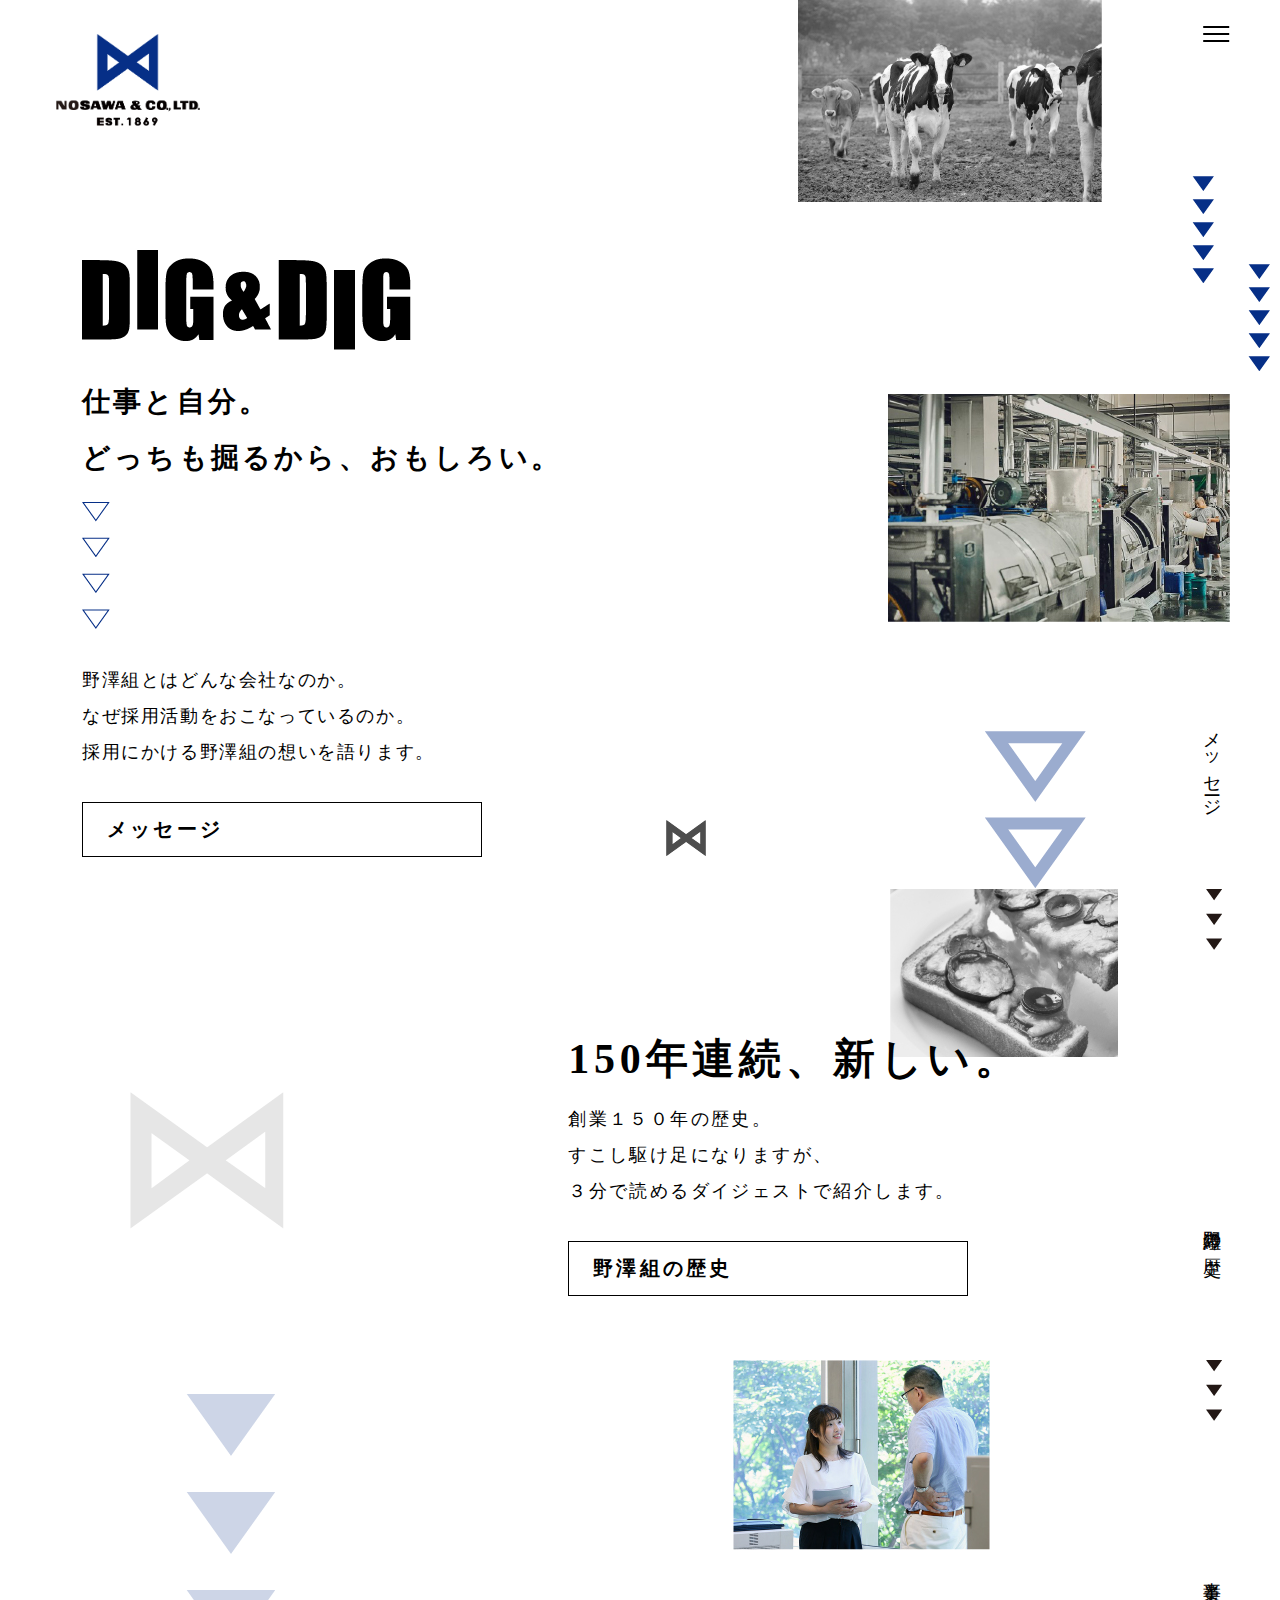
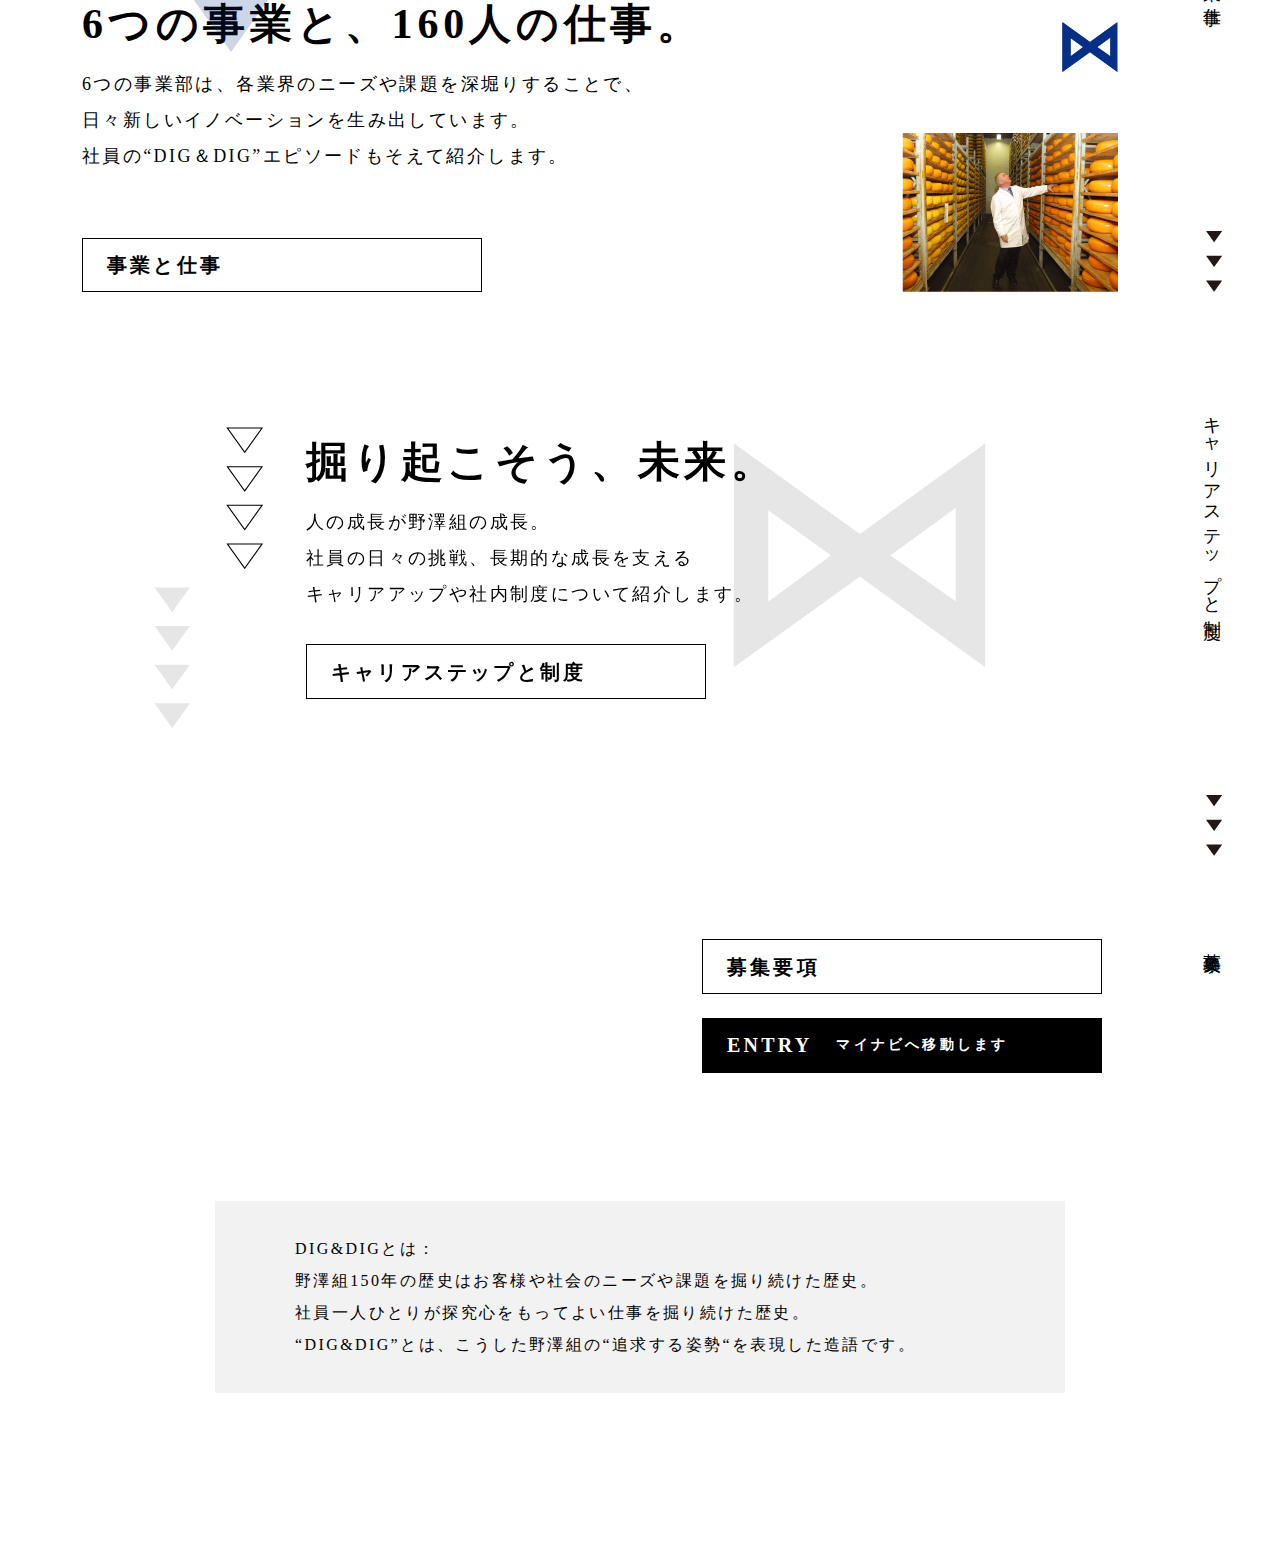
==== index.html @ 7809bff7 "トップ：作成（pc）" ====
<!DOCTYPE html>
<html lang="ja">

<head>
	<!-- トップページの場合 <head prefix="og: http://ogp.me/ns# fb: http://ogp.me/ns/fb# website: http://ogp.me/ns/website#"> -->
	<!-- 記事の場合 <head prefix="og: https://ogp.me/ns# fb: https://ogp.me/ns/fb# article: https://ogp.me/ns/article#"> -->

	<meta name="viewport" content="width=device-width, initial-scale=1, viewport-fit=cover">
	<meta charset="utf-8">
	<meta name="format-detection" content="telephone=no">
	<title>NOSAWA & CO., LTD.</title>

	<!-- ファビコン -->
	<link rel="shortcut icon" href="./images/favicon.ico" />
	<link rel="apple-touch-icon" href="./images/favicon.ico" />
	<!-- ファビコン -->

	<!-- OGP設定 -->
	<!-- <meta property="og:url" content="ページの URL" /> -->
	<!-- TOPページの場合は「website」、WEBサイト上の記事ページなど、TOPページ以外には「article」 -->
	<!-- <meta property="og:type" content="ページの種類" />  -->
	<!-- <meta property="og:title" content="ページの タイトル" /> -->
	<!-- <meta property="og:description" content="ページのディスクリプション" /> -->
	<!-- <meta property="og:site_name" content="サイト名" /> -->
	<!-- <meta property="og:image" content="サムネイル画像の URL" /> -->
	<!-- FacebookのOGP設定 -->
	<!-- <meta property="fb:app_id" content="FacebookアプリID">  -->
	<!-- Summary・summary_large_image -->
	<!-- <meta name="twitter:card" content="カードの種類" />  -->
	<!-- <meta name="twitter:site" content="@ユーザー名" /> -->
	<!-- OGP設定 -->

	<!-- Googleフォント読み込み -->

	<!-- Googleフォント読み込み -->

	<!-- CSS読み込み -->
	<link rel="stylesheet" type="text/css" href="./style.css">
	<link rel="stylesheet" type="text/css" href="./css/desktop.css" media="screen and (min-width: 768px)">
	<link rel="stylesheet" type="text/css" href="./css/tab.css"
		media="screen and (min-width: 768px) and (max-width: 1025px)">
	<link rel="stylesheet" type="text/css" href="./css/smart.css" media="screen and (max-width: 767px)">
	<!-- CSS読み込み -->

	<!-- JS読み込み -->
	<script defer src="./js/all.min.js"></script>
	<!-- JS読み込み -->

	<!--[if lt IE 9]>
	<script type="text/javascript" src="./js/selectivizr-min.js" defer></script>
	<script type="text/javascript" src="./js/html5shiv.min.js" defer></script>
	<![endif]-->
</head>

<body class="preload">
	<div id="wrapper">
		<header>
			<div class="header_in">
				<h1 class="logo">
					<a href="./">
						<img src="./images/common/logo.png" alt="">
					</a>
				</h1>


				<div class="menu_open" id="menu_open">
					<span></span>
					<span></span>
					<span></span>
				</div>
			</div>

		</header>
		<main>

			<!-- ▼▼▼▼▼▼▼▼▼▼▼▼▼▼ トップ01 ▼▼▼▼▼▼▼▼▼▼▼▼▼▼ -->
			<section class="top01">
				<div class="container">
					<div class="box">
						<div class="img01">
							<img src="./images/top/top01_img01.jpg">
						</div>
						<div class="txt">
							<div class="txt_in">
								<h2><img src="./images/top/top01_txt01.png" alt="DIG&DIG"></h2>
								<h3>
									仕事と自分。<br>
									どっちも掘るから、おもしろい。
								</h3>
								<div class="fig_wrap">
									<div class="fig fig01 rellax" data-rellax-speed="-1">
										<img src="./images/top/top01_fig01.png">
									</div>
								</div>
								<p>
									野澤組とはどんな会社なのか。<br>
									なぜ採用活動をおこなっているのか。<br>
									採用にかける野澤組の想いを語ります。
								</p>
								<div class="btn">
									<a href="#">メッセージ</a>
								</div>
								<div class="fig fig02 rellax" data-rellax-speed="-2">
									<img src="./images/top/top01_fig02.png">
								</div>
							</div>
							<div class="img02">
								<img src="./images/top/top01_img02.jpg">
							</div>
						</div>

						<div class="fig fig03 rellax" data-rellax-speed="-2">
							<img src="./images/top/top01_fig03.png">
						</div>
						<div class="fig fig04 rellax" data-rellax-speed="-2">
							<img src="./images/top/top01_fig03.png">
						</div>
						<div class="fig_txt vertical_txt">
							<p>メッセージ</p>
						</div>
					</div>
				</div>
			</section>
			<!-- ▲▲▲▲▲▲▲▲▲▲▲▲▲▲ トップ01 ▲▲▲▲▲▲▲▲▲▲▲▲▲▲ -->

			<!-- ▼▼▼▼▼▼▼▼▼▼▼▼▼▼ トップ02 ▼▼▼▼▼▼▼▼▼▼▼▼▼▼ -->
			<section class="top02">
				<div class="container">
					<div class="box">
						<div class="img01">
							<div class="img01_in">
								<img src="./images/top/top02_img01.jpg">
							</div>
							<div class="fig fig01 rellax" data-rellax-speed="-2">
								<img src="./images/top/top02_fig01.png">
							</div>
						</div>

						<div class="txt">
							<h2>150年連続、新しい。</h2>
							<p>
								創業１５０年の歴史。<br>
								すこし駆け足になりますが、<br>
								３分で読めるダイジェストで紹介します。
							</p>
							<div class="btn">
								<a href="#">野澤組の歴史</a>
							</div>
						</div>

						<div class="fig fig02 rellax" data-rellax-speed="-2">
							<img src="./images/top/top02_fig02.png">
						</div>

						<div class="fig fig03" data-rellax-speed="-2">
							<img src="./images/top/top02_fig03.png">
						</div>
						<div class="fig_txt vertical_txt">
							<p>野澤組の歴史</p>
						</div>
					</div>
				</div>
			</section>
			<!-- ▲▲▲▲▲▲▲▲▲▲▲▲▲▲ トップ02 ▲▲▲▲▲▲▲▲▲▲▲▲▲▲ -->

			<!-- ▼▼▼▼▼▼▼▼▼▼▼▼▼▼ トップ03 ▼▼▼▼▼▼▼▼▼▼▼▼▼▼ -->
			<section class="top03">
				<div class="container">
					<div class="box">
						<div class="img01">
							<img src="./images/top/top03_img01.jpg">
						</div>
						<div class="fig fig01 rellax" data-rellax-speed="-2">
							<img src="./images/top/top03_fig03.png">
						</div>

						<div class="txt">
							<h2>6つの事業と、160人の仕事。</h2>
							<p>
								6つの事業部は、各業界のニーズや課題を深堀りすることで、<br>
								日々新しいイノベーションを生み出しています。<br>
								社員の“DIG＆DIG”エピソードもそえて紹介します。
							</p>
							<div class="btn">
								<a href="#">事業と仕事</a>
							</div>
							<div class="fig fig02 rellax" data-rellax-speed="-2">
								<img src="./images/top/top03_fig01.png">
							</div>
							<div class="fig fig03 rellax" data-rellax-speed="-2">
								<img src="./images/top/top03_fig02.png">
							</div>
							<div class="img02">
								<img src="./images/top/top03_img02.jpg">
							</div>
						</div>
	
						<div class="fig fig04">
							<img src="./images/top/top02_fig03.png">
						</div>
						<div class="fig_txt vertical_txt">
							<p>事業と仕事</p>
						</div>
						<div class="fig fig05">
							<img src="./images/top/top02_fig03.png">
						</div>
					</div>
				</div>
			</section>
			<!-- ▲▲▲▲▲▲▲▲▲▲▲▲▲▲ トップ03 ▲▲▲▲▲▲▲▲▲▲▲▲▲▲ -->

			<!-- ▼▼▼▼▼▼▼▼▼▼▼▼▼▼ トップ04 ▼▼▼▼▼▼▼▼▼▼▼▼▼▼ -->
			<section class="top04">
				<div class="container">
					<div class="box">
						<div class="txt">
							<h2>掘り起こそう、未来。</h2>
							<p>
								人の成長が野澤組の成長。<br>
								社員の日々の挑戦、長期的な成長を支える<br>
								キャリアアップや社内制度について紹介します。
							</p>
							<div class="btn">
								<a href="#">キャリアステップと制度</a>
							</div>

							<div class="fig fig01 rellax" data-rellax-speed="-2">
								<img src="./images/top/top04_fig01.png">
							</div>
						</div>

						<div class="fig_txt vertical_txt">
							<p>キャリアステップと制度</p>
						</div>
					</div>
				</div>
			</section>
			<!-- ▲▲▲▲▲▲▲▲▲▲▲▲▲▲ トップ04 ▲▲▲▲▲▲▲▲▲▲▲▲▲▲ -->

			<!-- ▼▼▼▼▼▼▼▼▼▼▼▼▼▼ トップ05 ▼▼▼▼▼▼▼▼▼▼▼▼▼▼ -->
			<section class="top05">
				<div class="container">
					<div class="box">
						<div class="btn_wrap">
							<div class="btn">
								<a href="#">募集要項</a>
							</div>
							<div class="btn bk">
								<a href="https://job.mynavi.jp/22/pc/search/corp85981/outline.html" target="_blank" rel="noopener">ENTRY<span>マイナビへ移動します</span></a>
							</div>
						</div>

						<div class="fig fig02 rellax" data-rellax-speed="-2">
							<img src="./images/top/top04_fig02.png">
						</div>
						<div class="fig fig03 rellax" data-rellax-speed="-2">
							<img src="./images/top/top04_fig03.png">
						</div>

						<div class="fig fig04">
							<img src="./images/top/top02_fig03.png">
						</div>
						<div class="fig_txt vertical_txt">
							<p>募集要項</p>
						</div>
					</div>

					<div class="box02">
						<p>
							DIG&DIGとは：<br>
							野澤組150年の歴史はお客様や社会のニーズや課題を掘り続けた歴史。<br>
							社員一人ひとりが探究心をもってよい仕事を掘り続けた歴史。<br>
							“DIG&DIG”とは、こうした野澤組の“追求する姿勢“を表現した造語です。
						</p>
					</div>
				</div>
			</section>
			<!-- ▲▲▲▲▲▲▲▲▲▲▲▲▲▲ トップ05 ▲▲▲▲▲▲▲▲▲▲▲▲▲▲ -->

		</main>
		<footer>
			<!-- ▼▼▼▼▼▼▼▼▼▼▼▼▼▼ フッター ▼▼▼▼▼▼▼▼▼▼▼▼▼▼ -->
			<!-- ▲▲▲▲▲▲▲▲▲▲▲▲▲▲ フッター ▲▲▲▲▲▲▲▲▲▲▲▲▲▲ -->
		</footer>
	</div>

	<!-- JS読み込み -->
	<script type="text/javascript" src="./js/jquery-3.2.1.min.js" defer></script>
	<script src="./js/ofi.min.js" defer></script>
	<script src="./js/picturefill.min.js" defer></script>
	<script type="text/javascript" src="./js/rellax.min.js"></script>
	<script type="text/javascript" src="./js/myscript.js" defer></script>
	<!-- JS読み込み -->

</body>

</html>
---- style.css ----
/*
Theme Name: 
Theme URI: https://
Author: Qubic
Author URI: https://qubic.jp
Description: 
Version: 1.0
License: GNU General Public License v2 or later
License URI: http://www.gnu.org/licenses/gpl-2.0.html
*/
*{
	box-sizing: border-box;
	margin: 0;
	padding: 0;
	word-break: break-all;
}
html,
*::before,
*::after{
	box-sizing: border-box;
}
main{display: block;}
a{text-decoration: none;}
input,
input:focus,
textarea:focus{outline: 0;border-radius: 0;}
input[type="text"],
input[type="tel"],
input[type="email"],
input[type="submit"],
input[type="button"],
input[type="date"]::-webkit-inner-spin-button,
input[type="date"]::-webkit-clear-button,
textarea{-webkit-appearance: none;border-radius: 0;}
input[type="submit"],
input[type="button"]{
	 border-radius: 0;
  -webkit-box-sizing: content-box;
  -webkit-appearance: button;
  appearance: button;
  border: none;
  box-sizing: border-box;
  cursor: pointer;
}
input[type="submit"]::-webkit-search-decoration,
input[type="button"]::-webkit-search-decoration {
  display: none;
}
input[type="submit"]::focus,
input[type="button"]::focus {
  outline-offset: -2px;
}
select{
	outline:none;
	text-indent: 0.01px;
	text-overflow: '';
	background: none transparent;
	vertical-align: middle;
	font-size: inherit;
	color: inherit;
	-webkit-appearance: button;
	-moz-appearance: button;
	appearance: button;
}
select option{
	background-color: #fff;
	color: #333;
}
select::-ms-expand {display: none;}
select:-moz-focusring { 
	color: transparent; 
	text-shadow: 0 0 0 #828c9a;
}
img{
	vertical-align: bottom;
	border: none;
	max-width: 100%;
	height: auto;
}
iframe{
	max-width: 100%;
	vertical-align: bottom;
}
li{list-style: none;}
table{border-collapse: collapse;}
---- css/desktop.css ----
/* @media screen and (min-width:1440px) {} */
/* @media screen and (min-width:1280px) and ( max-width:1439px) {} */
/* @media screen and (min-width:768px) and ( max-width:1279px) {} */
/* @media screen and (min-width:1026px) and ( max-width:1279px) {} */
/* @media screen and (min-width:768px) and ( max-width:1025px) {} */
/* ▼▼▼▼▼▼▼▼▼▼▼▼▼▼ ベース設定 ▼▼▼▼▼▼▼▼▼▼▼▼▼▼ */
@font-face {
	font-family: "myfont";
	src: url(../fonts/.woff) format("woff"),
				url(../fonts/.otf) format("otf");
}



html{
	color: #000;
	font-size: 16px;
	/*font-family: "ヒラギノ角ゴ ProN W3", "Hiragino Kaku Gothic ProN", "メイリオ", "Meiryo", "verdana", sans-serif;*/
	/*font-family: "游ゴシック Medium", "Yu Gothic Medium", "游ゴシック体", "YuGothic", "ヒラギノ角ゴ ProN W3", "Hiragino Kaku Gothic ProN", "メイリオ", "Meiryo", "verdana", sans-serif;*/
	font-family: "游明朝", YuMincho, "ヒラギノ明朝 ProN W3", "Hiragino Mincho ProN", "HG明朝E", "ＭＳ Ｐ明朝", "ＭＳ 明朝", serif;
	/*font-family: '小塚ゴシック Pro','Kozuka Gothic Pro',sans-serif;*/
	line-height: 2;
}
a{
	color:#000;
	display: block;
}
#wrapper{
	width: 100%;
	max-width: 1920px;
	margin: 0 auto;
	height: auto;
	overflow: hidden;
}
section,
.section{
	min-width: 1280px;
	width: 100%;
	height: auto;
	position: relative;
}
/* .l_container{
	width: 95%;
	margin: 0 auto;
} */
.container{
	width: 1280px;
	padding: 0 50px;
	margin: 0 auto;
}
/* .m_container{
	width: 90%;
	margin: 0 auto;
	max-width: 1080px;
} */
/* .s_container{
	width: 90%;
	margin: 0 auto;
	max-width: 960px;
} */
@media screen and (min-width:1540px) {
	/* .l_container{max-width: 1680px;} */
	/* .container{max-width: 1480px;} */
}
@media screen and (min-width:1280px) and ( max-width:1539px) {
	/* html{font-size: 15px;} */
	/* .container{max-width: 1280px;} */
}
@media screen and (min-width:768px) and ( max-width:1279px) {
	/* html{font-size: 14px;} */
	.container{max-width: none;}
}
.is_sp{display: none;}
.is_tab{display: none;}
@media screen and (min-width:751px) and ( max-width:1025px) {
	/* html{font-size: 13px;} */
	.is_hidden_tab{display: none;}
	.is_tab{display: block;}
} 
:root{
	--insta_blue:#4C64D3;
	--insta_red:#CF2E92;
	--insta_orange:#F26939;
	--insta_yellow:#FFDD83;
	--facebook: #3C5A99;
	--twitter: #1DA1F2;
	--line: #00B900;
	--youtube: #DA1725;
}
.objectCover {
	width:100%;
	height: 100%;
	object-fit: cover;
	object-position: 50% 50%; 
	font-family: 'object-fit: cover;object-position: 50% 50%;'
}
.objectContain {
	width:100%;
	height: 100%;
	object-fit: contain;
	object-position: 50% 50%; 
	font-family: 'object-fit: contain;object-position: 50% 50%;'
}
.point_reader{
	display: -webkit-box;
	-webkit-box-orient: vertical;
	-webkit-line-clamp: 2;
	overflow: hidden;
}
.preload * { transition: none !important; }
/* ▲▲▲▲▲▲▲▲▲▲▲▲▲▲ ベース設定 ▲▲▲▲▲▲▲▲▲▲▲▲▲▲ */

/* ▼▼▼▼▼▼▼▼▼▼▼▼▼▼ 共通 ▼▼▼▼▼▼▼▼▼▼▼▼▼▼ */
.btn{
	margin-top: 2rem;
}
.btn a{
	position: relative;
	font-size: 1.25rem;
	font-weight: 600;
	letter-spacing: 0.2rem;
	border: solid 1px #000;
	padding: 0.4rem 1.5rem;
	width: 25rem;
	background: #fff;
	transition: .3s;
	z-index: 2;
	display: flex;
	align-items: center;
}
.btn.bk a{
	color: #fff;
	background: #000;
}
.btn a:hover{
	color: #fff;
	background: #000;
}
.btn.bk a:hover{
	color: #000;
	background: #fff;
}
.btn a span{
	font-size: 0.875rem;
	margin-left: 1.5rem;
}
@keyframes updown{
	0%{
		bottom: 10rem;
		transform: rotate(0);
	}
	50%{
		bottom: 2rem;
		transform: rotate(180deg);
	}
	100%{
		bottom: 10rem;
		transform: rotate(360deg);
	}
}
@keyframes updown02{
	0%{
		top: 50%;
		transform: translateY(-50%) rotate(0);
	}
	50%{
		top: 50%;
		transform: translateY(-50%) translateY(10rem) rotate(180deg);
	}
	100%{
		top: 50%;
		transform: translateY(-50%) rotate(360deg);
	}
}
@keyframes updown03{
	0%{
		top: 0;
		transform: rotate(0);
	}
	50%{
		top: 12rem;
		transform: rotate(180deg);
	}
	100%{
		top: 0;
		transform: rotate(360deg);
	}
}
@keyframes updown04{
	0%{
		bottom: 2rem;
		transform: rotate(0);
	}
	50%{
		bottom: -15rem;
		transform: rotate(180deg);
	}
	100%{
		bottom: 2rem;
		transform: rotate(360deg);
	}
}
/* @keyframes updown02{
	0%{ top: 0; }
	50%{ top: 2rem; }
	100%{ top: 0; }
} */
.vertical_txt{
	-ms-writing-mode: tb-rl;
	-webkit-writing-mode: vertical-rl;
	writing-mode: vertical-rl;
}

.fig_txt{
	position: absolute;
	bottom: 3rem;
	right: 0;
	letter-spacing: 0.1rem;
	font-size: 1.125rem;
}
.fig{ position: absolute; }
/* ▲▲▲▲▲▲▲▲▲▲▲▲▲▲ 共通 ▲▲▲▲▲▲▲▲▲▲▲▲▲▲ */

/* ▼▼▼▼▼▼▼▼▼▼▼▼▼▼ ナビ ▼▼▼▼▼▼▼▼▼▼▼▼▼▼ */
header{
	position: fixed;
	top: 0;
	left: 50%;
	transform: translateX(-50%);
	width: 100%;
	height: 10rem;
	display: flex;
	align-items: center;
	justify-content: flex-start;
	z-index: 50000;
	transition: .3s;
}
header.active{
	height: 6rem;
}
.header_in{
	width: 95%;
	margin: 0 auto;
	display: flex;
	align-items: flex-start;
	justify-content: space-between;
	transition: .3s;
}
header.active .header_in{
	align-items: center;
}
.header_in .logo{
	width: 9rem;
	margin-left: 1.5rem;
	transition: .3s;
}
header.active .header_in .logo{
	width: 5rem;
}
.header_in .logo a{
	line-height: 1;
}


.menu_open{
	width: 4rem;
	position: relative;
}
.menu_open span{
	position: absolute;
	top:50%;
	left:50%;
	background: #000;
	width: 40%;
	height: 2px;
	transition: .3s;
}
.menu_open span:nth-of-type(1){transform:translate(-50%,-50%) translateY(7px);}
.menu_open span:nth-of-type(2){transform:translate(-50%,-50%);}
.menu_open span:nth-of-type(3){transform:translate(-50%,-50%) translateY(-7px);}
.menu_open.active span:nth-of-type(1){transform:translate(-50%,-50%) rotate(45deg);}
.menu_open.active span:nth-of-type(2){opacity: 0;}
.menu_open.active span:nth-of-type(3){transform:translate(-50%,-50%) rotate(-45deg);}
/* ▲▲▲▲▲▲▲▲▲▲▲▲▲▲ ナビ ▲▲▲▲▲▲▲▲▲▲▲▲▲▲ */

/* ▼▼▼▼▼▼▼▼▼▼▼▼▼▼ フッター ▼▼▼▼▼▼▼▼▼▼▼▼▼▼ */
footer{
	padding: 4rem 0;
}
/* ▲▲▲▲▲▲▲▲▲▲▲▲▲▲ フッター ▲▲▲▲▲▲▲▲▲▲▲▲▲▲ */

/* ▼▼▼▼▼▼▼▼▼▼▼▼▼▼ トップ01 ▼▼▼▼▼▼▼▼▼▼▼▼▼▼ */
.top01 .box{
	position: relative;
	display: flex;
	flex-direction: column;
	align-items: flex-start;
	justify-content: flex-start;
	margin-left: 2rem;
}
.top01 .img01{
	margin: 0 8rem 0 auto;
}
.top01 .txt{
	margin-top: 3rem;
	width: 100%;
	display: flex;
	justify-content: space-between;
}
.top01 .txt_in{
	position: relative;
}
.top01 .txt h2{
	margin-bottom: 1.5rem;
}
.top01 .txt h3{
	font-size: 1.75rem;
	font-weight: 600;
	letter-spacing: 0.2rem;
	margin-bottom: 1rem;
}
.top01 .txt p{
	font-size: 1.125rem;
	letter-spacing: 0.1rem;
	margin-top: 11rem;
}
.top01 .fig_wrap{
	position: relative;
}
.top01 .fig01{
	top: 0;
	left: 0;
	/* animation: updown02 10s ease-in infinite; */
}
.top01 .img02{
	margin-top: 9rem;
}
.top01 .txt .fig02{
	bottom: 0;
	right: -30%;
	animation: updown 15s linear infinite;
}
.top01 .fig03{
	top: 11rem;
	right: 1rem;
}
.top01 .fig04{
	top: 16.5rem;
	right: -2.5rem;
}
/* ▲▲▲▲▲▲▲▲▲▲▲▲▲▲ トップ01 ▲▲▲▲▲▲▲▲▲▲▲▲▲▲ */

/* ▼▼▼▼▼▼▼▼▼▼▼▼▼▼ トップ02 ▼▼▼▼▼▼▼▼▼▼▼▼▼▼ */
.top02{
	padding: 2rem 0;
}
.top02 .box{
	position: relative;
	display: flex;
	flex-direction: column;
	align-items: flex-start;
	justify-content: flex-start;
	margin-left: 2rem;
}
.top02 .img01{
	position: relative;
	margin: 0 7rem 0 auto;
}
.top02 .img01 .fig01{
	bottom: 100%;
	right: 2rem;
	transform: translateY(4rem);
}
.top02 .txt{
	position: relative;
	margin: -2.5rem 13rem 0 auto;
	z-index: 2;
}
.top02 .txt h2,
.top03 .txt h2,
.top04 .txt h2{
	font-size: 2.625rem;
	font-weight: 600;
	letter-spacing: 0.3rem;
}
.top02 .txt p,
.top03 .txt p,
.top04 .txt p{
	font-size: 1.125rem;
	letter-spacing: 0.15rem;
}
.top02 .fig02{
	top: 50%;
	left: 3rem;
	transform: translateY(-50%);
	animation: updown02 15s linear infinite;
}
.top02 .fig03{
	top: 0;
	right: 0.5rem;
}
/* ▲▲▲▲▲▲▲▲▲▲▲▲▲▲ トップ02 ▲▲▲▲▲▲▲▲▲▲▲▲▲▲ */

/* ▼▼▼▼▼▼▼▼▼▼▼▼▼▼ トップ03 ▼▼▼▼▼▼▼▼▼▼▼▼▼▼ */
.top03{
	padding: 2rem 0 4rem;
}
.top03 .box{
	position: relative;
	display: flex;
	flex-direction: column;
	align-items: flex-start;
	justify-content: flex-start;
	margin-left: 2rem;
}
.top03 .img01{
	position: relative;
	margin: 0 15rem 0 auto;
}
.top03 .fig01{
	top: -15rem;
	left: -7.5rem;
}
.top03 .txt{
	position: relative;
	width: 100%;
	margin-top: 2rem;
}
.top03 .txt .btn{
	margin-top: 4rem;
}
.top03 .txt .fig02{
	bottom: 15rem;
	left: 6.5rem;
}
.top03 .txt .fig03{
	top: 2.5rem;
	right: 7rem;
	animation: updown03 15s linear infinite;
	z-index: 2;
}
.top03 .txt .img02{
	position: absolute;
	bottom: 0;
	right: 7rem;
}

.top03 .fig04{
	top: 0;
	right: 0.5rem;
}
.top03 .fig05{
	bottom: 0;
	right: 0.5rem;
}
.top03 .fig_txt{
	bottom: unset;
	top: 13rem;
	right: 0;
}
/* ▲▲▲▲▲▲▲▲▲▲▲▲▲▲ トップ03 ▲▲▲▲▲▲▲▲▲▲▲▲▲▲ */

/* ▼▼▼▼▼▼▼▼▼▼▼▼▼▼ トップ04 ▼▼▼▼▼▼▼▼▼▼▼▼▼▼ */
.top04{
	padding: 4rem 0 2rem;
}
.top04 .box{
	position: relative;
	display: flex;
	flex-direction: column;
	align-items: flex-start;
	justify-content: flex-start;
	margin-left: 2rem;
}
.top04 .txt{
	position: relative;
	margin-left: 14rem;
	z-index: 2;
}
.top04 .txt .fig01{
	bottom: 2rem;
	right: -13rem;
	animation: updown04 15s linear infinite;
	z-index: -1;
}
.top04 .fig_txt{
	bottom: unset;
	top:  -1rem;
	right: 0;
}
/* ▲▲▲▲▲▲▲▲▲▲▲▲▲▲ トップ04 ▲▲▲▲▲▲▲▲▲▲▲▲▲▲ */

/* ▼▼▼▼▼▼▼▼▼▼▼▼▼▼ トップ05 ▼▼▼▼▼▼▼▼▼▼▼▼▼▼ */
.top05{
	padding: 4rem 0 2rem;
}
.top05 .box{
	position: relative;
	display: flex;
	flex-direction: column;
	align-items: flex-start;
	justify-content: flex-start;
	margin-left: 2rem;
}
.top05 .btn_wrap{
	margin: 7rem 8rem 0 auto;
}
.top05 .btn_wrap .btn.bk{
	margin-top: 1.5rem;
}
.top05 .fig02{
	top: -23rem;
	left: 9rem;
}
.top05 .fig03{
	top: -13rem;
	left: 4.5rem;
}
.top05 .fig04{
	top: 0;
	right: 0.5rem;
}
.top05 .fig_txt{
	bottom: unset;
	top: 9rem;
	right: 0;
}
.top05 .box02{
	margin: 8rem auto 0;
	background: #f2f2f2;
	padding: 2rem 5rem;
	letter-spacing: 0.15rem;
	width: 850px;
}
/* ▲▲▲▲▲▲▲▲▲▲▲▲▲▲ トップ05 ▲▲▲▲▲▲▲▲▲▲▲▲▲▲ */

/* ▼▼▼▼▼▼▼▼▼▼▼▼▼▼ 下層共通 ▼▼▼▼▼▼▼▼▼▼▼▼▼▼ */
 
/* ▲▲▲▲▲▲▲▲▲▲▲▲▲▲ 下層共通 ▲▲▲▲▲▲▲▲▲▲▲▲▲▲ */


/* ▼▼▼▼▼▼▼▼▼▼▼▼▼▼ IE対策 ▼▼▼▼▼▼▼▼▼▼▼▼▼▼ */
@media all and (-ms-high-contrast: none) {

}
/* ▲▲▲▲▲▲▲▲▲▲▲▲▲▲ IE対策 ▲▲▲▲▲▲▲▲▲▲▲▲▲▲ */



























/* ▼▼▼▼▼▼▼▼▼▼▼▼▼▼ プライバシーポリシー01 ▼▼▼▼▼▼▼▼▼▼▼▼▼▼ */
.privacypolicy01 .box{
	max-width: 800px;
	width: 100%;
	margin: 0 auto;
}
.privacypolicy01 .box h1{
	font-size: 2rem;
	text-align: center;
	margin: 0 0 2rem;
}
.privacypolicy01 .box h2{
	font-size: 1.5rem;
	margin: 3rem 0 1rem;
}
.privacypolicy01 .box ol{
	margin: 1rem 0 1rem 2rem;
}
.privacypolicy01 .box ol li{
	list-style: decimal;
	margin: 0.5rem 0;
}
.privacypolicy01 .box ul{
	margin: 1rem 0 1rem 2rem;
}
.privacypolicy01 .box ul li{
	list-style: disc;
}
.privacypolicy01 .box ul li ol{
	margin: 0rem 0 1.5rem 2rem;
}
.privacypolicy01 .box ul li ol li{
	list-style: decimal;
}
.privacypolicy01 .box .right{
	text-align: right;
}
/* ▲▲▲▲▲▲▲▲▲▲▲▲▲▲ プライバシーポリシー01 ▲▲▲▲▲▲▲▲▲▲▲▲▲▲ */
---- css/smart.css ----
/* ▼▼▼▼▼▼▼▼▼▼▼▼▼▼ ベース設定 ▼▼▼▼▼▼▼▼▼▼▼▼▼▼ */
@font-face {
	font-family: "myfont";
	src: url(../fonts/.woff) format("woff"),
				url(../fonts/.otf) format("otf");
}
body{-webkit-text-size-adjust: 100%;}
html{
	color: #000;
	font-size: 15px;
	line-height: 2;
	/*font-family: "ヒラギノ角ゴ ProN W3", "Hiragino Kaku Gothic ProN", "メイリオ", "Meiryo", "verdana", sans-serif;*/
	/*font-family: "游ゴシック Medium", "Yu Gothic Medium", "游ゴシック体", "YuGothic", "ヒラギノ角ゴ ProN W3", "Hiragino Kaku Gothic ProN", "メイリオ", "Meiryo", "verdana", sans-serif;*/
	font-family: "游明朝", YuMincho, "ヒラギノ明朝 ProN W3", "Hiragino Mincho ProN", "HG明朝E", "ＭＳ Ｐ明朝", "ＭＳ 明朝", serif;
	/*font-family: '小塚ゴシック Pro','Kozuka Gothic Pro',sans-serif;*/
	-webkit-text-size-adjust: 100%;
}
a{
	color: #000;
	display: block;
}
#wrapper{
	width: 100%;
	height: 100%;
}
section,
.section{
	width: 100%;
	height: auto;
	position: relative;
}
.l_container{
	width: 100%;
	padding:0 1rem;
}
.container{
	width: 100%;
	max-width: 650px;
	margin: 0 auto;
	padding:0 2rem;
}
.m_container{
	width: 100%;
	max-width: 650px;
	margin: 0 auto;
	padding:0 2rem;
}
.s_container{
	width: 100%;
	max-width: 650px;
	margin: 0 auto;
	padding:0 2rem;
}
.is_pc{display: none;}
.is_hidden_tab{display: none;}
:root{
	--insta_blue:#4C64D3;
	--insta_red:#CF2E92;
	--insta_orange:#F26939;
	--insta_yellow:#FFDD83;
	--facebook: #3C5A99;
	--twitter: #1DA1F2;
	--line: #00B900;
	--youtube: #DA1725;
}
.objectCover {
	width:100%;
	height: 100%;
	object-fit: cover;
	object-position: 50% 50%; 
	font-family: 'object-fit: cover;object-position: 50% 50%;'
}
.objectContain {
	width:100%;
	height: 100%;
	object-fit: contain;
	object-position: 50% 50%; 
	font-family: 'object-fit: contain;object-position: 50% 50%;'
}
.point_reader{
	display: -webkit-box;
	-webkit-box-orient: vertical;
	-webkit-line-clamp: 2;
	overflow: hidden;
}
.inertia{ -webkit-overflow-scrolling: touch; }
.preload * { transition: none !important; }
/* ▲▲▲▲▲▲▲▲▲▲▲▲▲▲ ベース設定 ▲▲▲▲▲▲▲▲▲▲▲▲▲▲ */

/* ▼▼▼▼▼▼▼▼▼▼▼▼▼▼ 共通 ▼▼▼▼▼▼▼▼▼▼▼▼▼▼ */

/* ▲▲▲▲▲▲▲▲▲▲▲▲▲▲ 共通 ▲▲▲▲▲▲▲▲▲▲▲▲▲▲ */

/* ▼▼▼▼▼▼▼▼▼▼▼▼▼▼ ナビ ▼▼▼▼▼▼▼▼▼▼▼▼▼▼ */
.menu_open{
	width: 3rem;
	position: relative;
}
.menu_open span{
	position: absolute;
	top:50%;
	left:50%;
	background: #000;
	width: 40%;
	height: 2px;
	transition: .3s;
}
.menu_open span:nth-of-type(1){transform:translate(-50%,-50%) translateY(5px);}
.menu_open span:nth-of-type(2){transform:translate(-50%,-50%);}
.menu_open span:nth-of-type(3){transform:translate(-50%,-50%) translateY(-5px);}
.menu_open.active span:nth-of-type(1){transform:translate(-50%,-50%) rotate(45deg);}
.menu_open.active span:nth-of-type(2){opacity: 0;}
.menu_open.active span:nth-of-type(3){transform:translate(-50%,-50%) rotate(-45deg);}
/* ▲▲▲▲▲▲▲▲▲▲▲▲▲▲ ナビ ▲▲▲▲▲▲▲▲▲▲▲▲▲▲ */

/* ▼▼▼▼▼▼▼▼▼▼▼▼▼▼ フッター ▼▼▼▼▼▼▼▼▼▼▼▼▼▼ */
 
/* ▲▲▲▲▲▲▲▲▲▲▲▲▲▲ フッター ▲▲▲▲▲▲▲▲▲▲▲▲▲▲ */

/* ▼▼▼▼▼▼▼▼▼▼▼▼▼▼ 下層共通 ▼▼▼▼▼▼▼▼▼▼▼▼▼▼ */
 
/* ▲▲▲▲▲▲▲▲▲▲▲▲▲▲ 下層共通 ▲▲▲▲▲▲▲▲▲▲▲▲▲▲ */













/* ▼▼▼▼▼▼▼▼▼▼▼▼▼▼ プライバシーポリシー01 ▼▼▼▼▼▼▼▼▼▼▼▼▼▼ */
.privacypolicy01 .box{
	margin: 0 auto;
}
.privacypolicy01 .box h1{
	font-size: 1.5rem;
	text-align: center;
	margin: 0 0 2rem;
}
.privacypolicy01 .box h2{
	font-size: 1.1rem;
	margin: 2.5rem 0 1rem;
}
.privacypolicy01 .box ol{
	margin: 1rem 0 1rem 1rem;
}
.privacypolicy01 .box ol li{
	list-style: decimal;
	margin: 0.5rem 0;
}
.privacypolicy01 .box ul{
	margin: 1rem 0 1rem 1rem;
}
.privacypolicy01 .box ul li{
	list-style: disc;
}
.privacypolicy01 .box ul li ol{
	margin: 0rem 0 1.5rem 1rem;
}
.privacypolicy01 .box ul li ol li{
	list-style: decimal;
}
.privacypolicy01 .box p{
	margin: 0.5rem 0;
}
.privacypolicy01 .box .right{
	text-align: right;
}
/* ▲▲▲▲▲▲▲▲▲▲▲▲▲▲ プライバシーポリシー01 ▲▲▲▲▲▲▲▲▲▲▲▲▲▲ */

@media screen and (orientation:portrait) {/* 縦向き */}
@media screen and (orientation:landscape) {/* 横向き */}
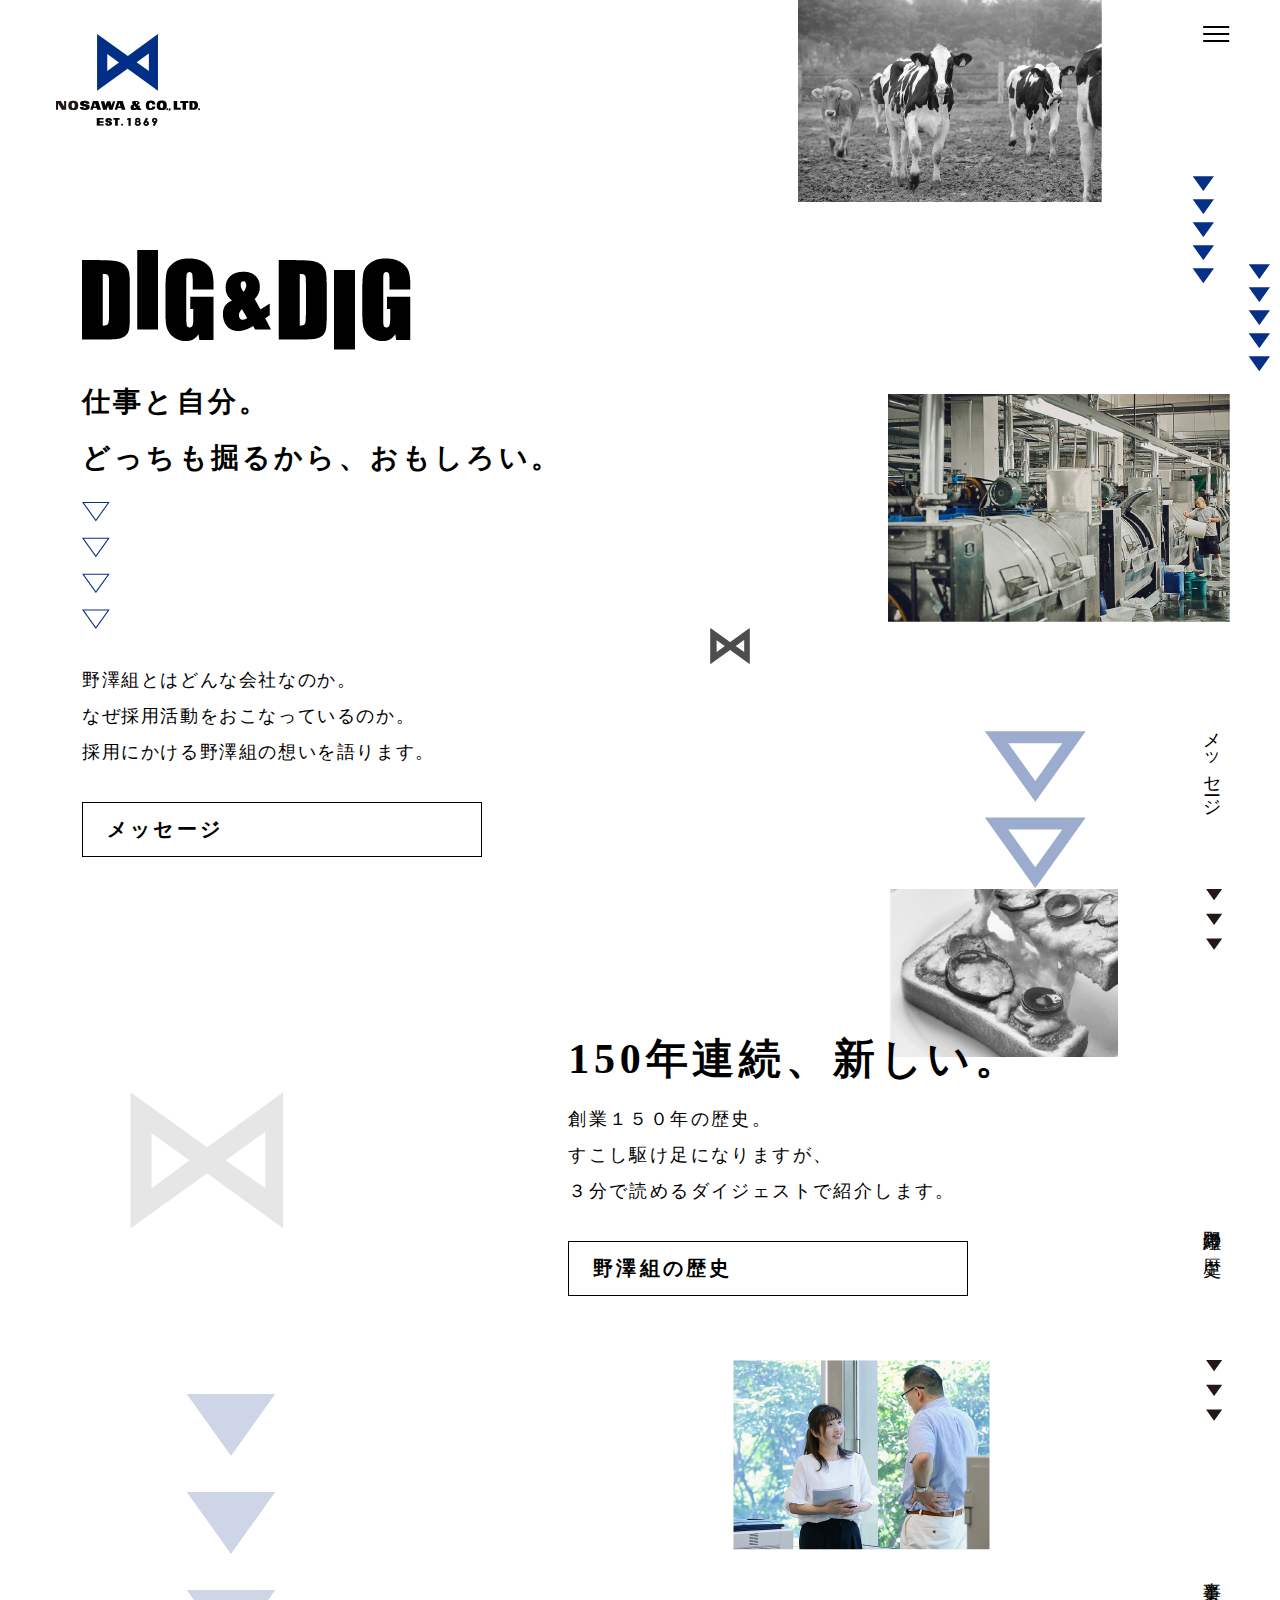
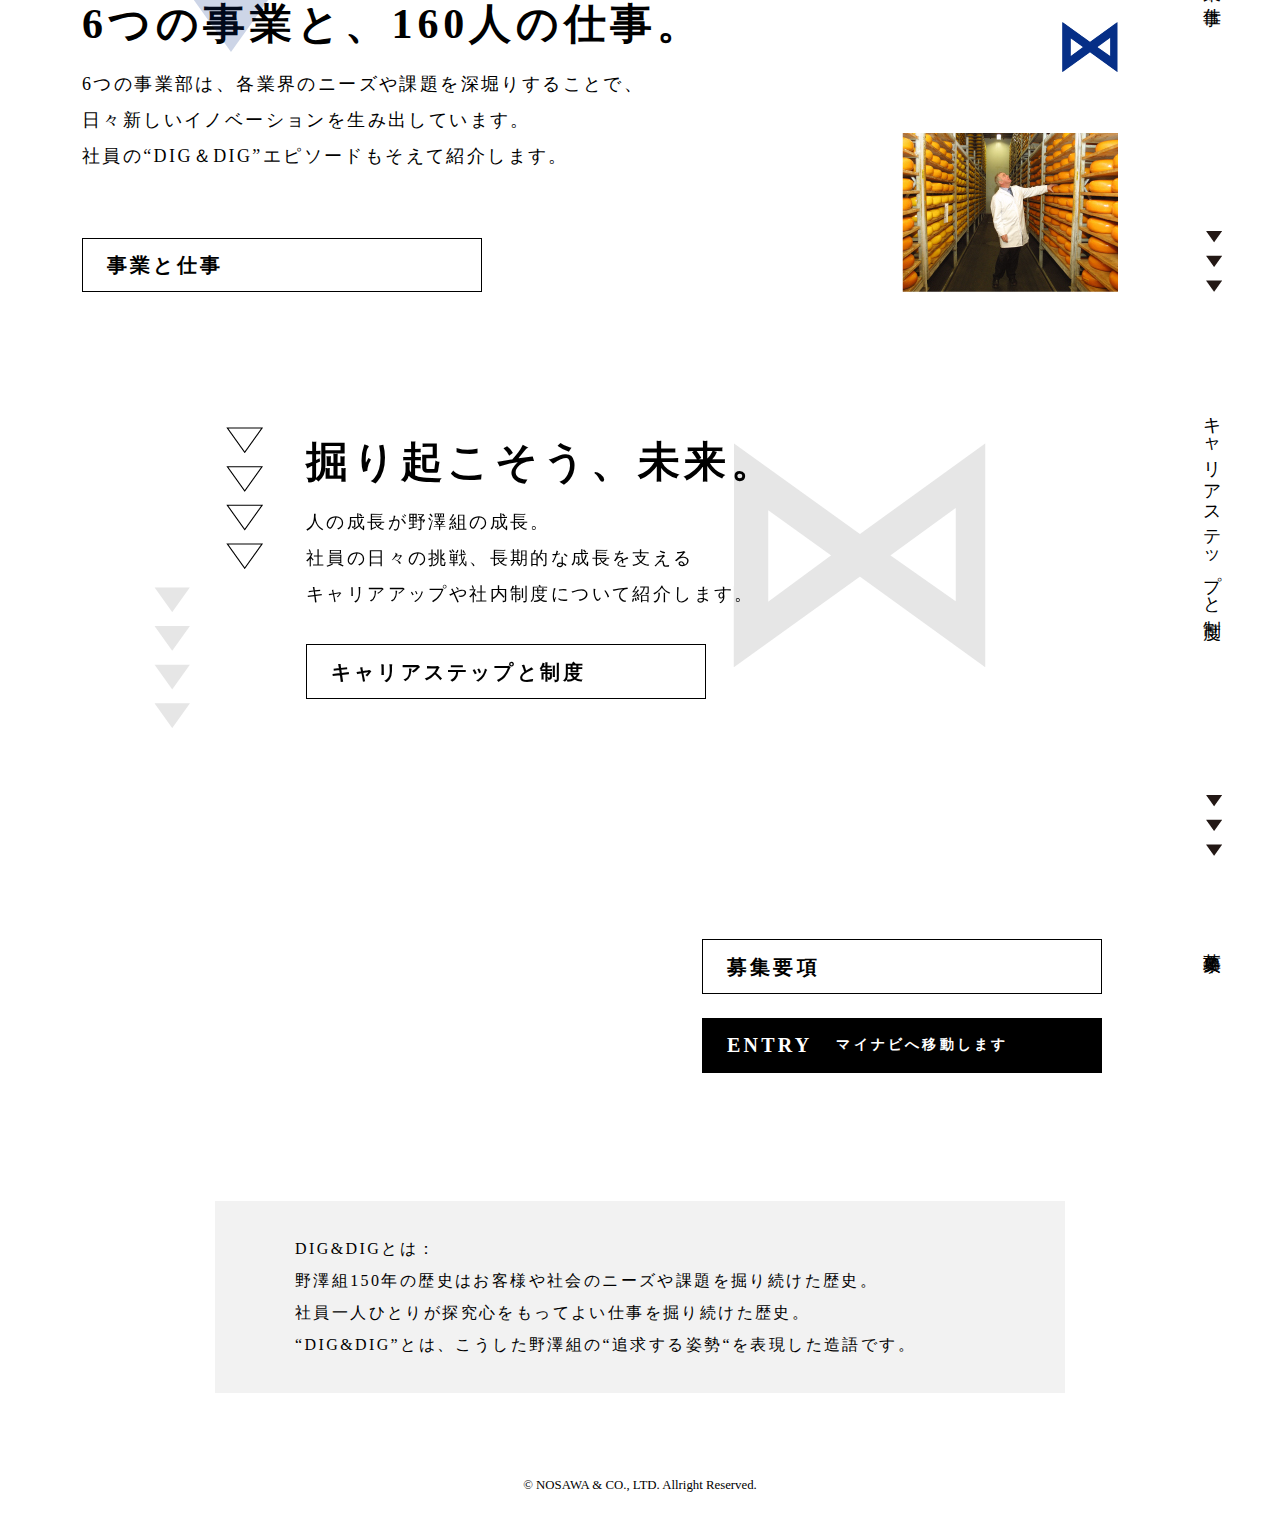
==== commit 64a7274f: "トップ：作成中（sp）" ====
--- a/index.html
+++ b/index.html
@@ -58,7 +58,7 @@
 			<div class="header_in">
 				<h1 class="logo">
 					<a href="./">
-						<img src="./images/common/logo.png" alt="">
+						<img src="./images/common/logo.svg" alt="NOSAWA & CO., LTD. EST.1869">
 					</a>
 				</h1>
 
@@ -87,6 +87,9 @@
 									仕事と自分。<br>
 									どっちも掘るから、おもしろい。
 								</h3>
+								<div class="img02">
+									<img src="./images/top/top01_img02.jpg">
+								</div>
 								<div class="fig_wrap">
 									<div class="fig fig01 rellax" data-rellax-speed="-1">
 										<img src="./images/top/top01_fig01.png">
@@ -104,9 +107,6 @@
 									<img src="./images/top/top01_fig02.png">
 								</div>
 							</div>
-							<div class="img02">
-								<img src="./images/top/top01_img02.jpg">
-							</div>
 						</div>
 
 						<div class="fig fig03 rellax" data-rellax-speed="-2">
@@ -115,7 +115,7 @@
 						<div class="fig fig04 rellax" data-rellax-speed="-2">
 							<img src="./images/top/top01_fig03.png">
 						</div>
-						<div class="fig_txt vertical_txt">
+						<div class="fig_txt vertical_txt is_pc">
 							<p>メッセージ</p>
 						</div>
 					</div>
@@ -148,14 +148,14 @@
 							</div>
 						</div>
 
-						<div class="fig fig02 rellax" data-rellax-speed="-2">
+						<div class="fig fig02 rellax is_pc" data-rellax-speed="-2">
 							<img src="./images/top/top02_fig02.png">
 						</div>
 
-						<div class="fig fig03" data-rellax-speed="-2">
+						<div class="fig fig03 is_pc" data-rellax-speed="-2">
 							<img src="./images/top/top02_fig03.png">
 						</div>
-						<div class="fig_txt vertical_txt">
+						<div class="fig_txt vertical_txt is_pc">
 							<p>野澤組の歴史</p>
 						</div>
 					</div>
@@ -280,6 +280,9 @@
 		</main>
 		<footer>
 			<!-- ▼▼▼▼▼▼▼▼▼▼▼▼▼▼ フッター ▼▼▼▼▼▼▼▼▼▼▼▼▼▼ -->
+			<div class="container">
+				<p class="copyright">&copy; NOSAWA & CO., LTD. Allright Reserved.</p>
+			</div>
 			<!-- ▲▲▲▲▲▲▲▲▲▲▲▲▲▲ フッター ▲▲▲▲▲▲▲▲▲▲▲▲▲▲ -->
 		</footer>
 	</div>
--- a/css/desktop.css
+++ b/css/desktop.css
@@ -145,34 +145,6 @@
 	font-size: 0.875rem;
 	margin-left: 1.5rem;
 }
-@keyframes updown{
-	0%{
-		bottom: 10rem;
-		transform: rotate(0);
-	}
-	50%{
-		bottom: 2rem;
-		transform: rotate(180deg);
-	}
-	100%{
-		bottom: 10rem;
-		transform: rotate(360deg);
-	}
-}
-@keyframes updown02{
-	0%{
-		top: 50%;
-		transform: translateY(-50%) rotate(0);
-	}
-	50%{
-		top: 50%;
-		transform: translateY(-50%) translateY(10rem) rotate(180deg);
-	}
-	100%{
-		top: 50%;
-		transform: translateY(-50%) rotate(360deg);
-	}
-}
 @keyframes updown03{
 	0%{
 		top: 0;
@@ -286,7 +258,11 @@
 
 /* ▼▼▼▼▼▼▼▼▼▼▼▼▼▼ フッター ▼▼▼▼▼▼▼▼▼▼▼▼▼▼ */
 footer{
-	padding: 4rem 0;
+	padding: 3rem 0 2rem;
+}
+footer .copyright{
+	font-size: 0.8rem;
+	text-align: center;
 }
 /* ▲▲▲▲▲▲▲▲▲▲▲▲▲▲ フッター ▲▲▲▲▲▲▲▲▲▲▲▲▲▲ */
 
@@ -305,8 +281,8 @@
 .top01 .txt{
 	margin-top: 3rem;
 	width: 100%;
-	display: flex;
-	justify-content: space-between;
+	/* display: flex; */
+	/* justify-content: space-between; */
 }
 .top01 .txt_in{
 	position: relative;
@@ -334,11 +310,13 @@
 	/* animation: updown02 10s ease-in infinite; */
 }
 .top01 .img02{
-	margin-top: 9rem;
+	position: absolute;
+	top: 9rem;
+	right: 0;
 }
 .top01 .txt .fig02{
-	bottom: 0;
-	right: -30%;
+	bottom: 12rem;
+	right: 30rem;
 	animation: updown 15s linear infinite;
 }
 .top01 .fig03{
@@ -348,6 +326,20 @@
 .top01 .fig04{
 	top: 16.5rem;
 	right: -2.5rem;
+}
+@keyframes updown{
+	0%{
+		bottom: 12rem;
+		transform: rotate(0);
+	}
+	50%{
+		bottom: 2rem;
+		transform: rotate(180deg);
+	}
+	100%{
+		bottom: 12rem;
+		transform: rotate(360deg);
+	}
 }
 /* ▲▲▲▲▲▲▲▲▲▲▲▲▲▲ トップ01 ▲▲▲▲▲▲▲▲▲▲▲▲▲▲ */
 
@@ -400,6 +392,20 @@
 	top: 0;
 	right: 0.5rem;
 }
+@keyframes updown02{
+	0%{
+		top: 50%;
+		transform: translateY(-50%) rotate(0);
+	}
+	50%{
+		top: 50%;
+		transform: translateY(-50%) translateY(10rem) rotate(180deg);
+	}
+	100%{
+		top: 50%;
+		transform: translateY(-50%) rotate(360deg);
+	}
+}
 /* ▲▲▲▲▲▲▲▲▲▲▲▲▲▲ トップ02 ▲▲▲▲▲▲▲▲▲▲▲▲▲▲ */
 
 /* ▼▼▼▼▼▼▼▼▼▼▼▼▼▼ トップ03 ▼▼▼▼▼▼▼▼▼▼▼▼▼▼ */
--- a/css/smart.css
+++ b/css/smart.css
@@ -23,6 +23,7 @@
 #wrapper{
 	width: 100%;
 	height: 100%;
+	margin-top: 10rem;
 }
 section,
 .section{
@@ -30,28 +31,28 @@
 	height: auto;
 	position: relative;
 }
-.l_container{
+/* .l_container{
 	width: 100%;
 	padding:0 1rem;
-}
+} */
 .container{
 	width: 100%;
 	max-width: 650px;
 	margin: 0 auto;
+	padding:0 1.5rem;
+}
+/* .m_container{
+	width: 100%;
+	max-width: 650px;
+	margin: 0 auto;
 	padding:0 2rem;
 }
-.m_container{
+.s_container{
 	width: 100%;
 	max-width: 650px;
 	margin: 0 auto;
 	padding:0 2rem;
-}
-.s_container{
-	width: 100%;
-	max-width: 650px;
-	margin: 0 auto;
-	padding:0 2rem;
-}
+} */
 .is_pc{display: none;}
 .is_hidden_tab{display: none;}
 :root{
@@ -89,10 +90,87 @@
 /* ▲▲▲▲▲▲▲▲▲▲▲▲▲▲ ベース設定 ▲▲▲▲▲▲▲▲▲▲▲▲▲▲ */
 
 /* ▼▼▼▼▼▼▼▼▼▼▼▼▼▼ 共通 ▼▼▼▼▼▼▼▼▼▼▼▼▼▼ */
-
+.btn{
+	margin-top: 1.5rem;
+}
+.btn a{
+	position: relative;
+	font-size: 1.125rem;
+	font-weight: 600;
+	letter-spacing: 0.1rem;
+	border: solid 1px #000;
+	padding: 0.4rem 1.5rem;
+	width: 19rem;
+	background: #fff;
+	z-index: 2;
+	display: flex;
+	align-items: center;
+}
+.btn.bk a{
+	color: #fff;
+	background: #000;
+}
+.btn a span{
+	font-size: 0.875rem;
+	margin-left: 1rem;
+}
+
+.vertical_txt{
+	-ms-writing-mode: tb-rl;
+	-webkit-writing-mode: vertical-rl;
+	writing-mode: vertical-rl;
+}
+
+.fig_txt{
+	position: absolute;
+	bottom: 3rem;
+	right: 0;
+	letter-spacing: 0.1rem;
+	font-size: 1.125rem;
+}
+.fig{ position: absolute; }
 /* ▲▲▲▲▲▲▲▲▲▲▲▲▲▲ 共通 ▲▲▲▲▲▲▲▲▲▲▲▲▲▲ */
 
 /* ▼▼▼▼▼▼▼▼▼▼▼▼▼▼ ナビ ▼▼▼▼▼▼▼▼▼▼▼▼▼▼ */
+header{
+	position: fixed;
+	top: 0;
+	left: 50%;
+	transform: translateX(-50%);
+	width: 100%;
+	height: 10rem;
+	display: flex;
+	align-items: flex-start;
+	justify-content: flex-start;
+	z-index: 50000;
+	transition: .3s;
+}
+header.active{
+	height: 5rem;
+}
+.header_in{
+	width: 100%;
+	display: flex;
+	align-items: flex-start;
+	justify-content: space-between;
+	padding: 1.5rem 0;
+	transition: .3s;
+}
+.header_in .logo{
+	width: 7rem;
+	margin: 1.5rem auto 0;
+	transform: translateX(1.5rem);
+	transition: .3s;
+}
+header.active .header_in .logo{
+	width: 4.5rem;
+	margin: -0.5rem 0 0;
+}
+.header_in .logo a{
+	line-height: 1;
+}
+
+
 .menu_open{
 	width: 3rem;
 	position: relative;
@@ -106,17 +184,130 @@
 	height: 2px;
 	transition: .3s;
 }
-.menu_open span:nth-of-type(1){transform:translate(-50%,-50%) translateY(5px);}
+.menu_open span:nth-of-type(1){transform:translate(-50%,-50%) translateY(6px);}
 .menu_open span:nth-of-type(2){transform:translate(-50%,-50%);}
-.menu_open span:nth-of-type(3){transform:translate(-50%,-50%) translateY(-5px);}
+.menu_open span:nth-of-type(3){transform:translate(-50%,-50%) translateY(-6px);}
 .menu_open.active span:nth-of-type(1){transform:translate(-50%,-50%) rotate(45deg);}
 .menu_open.active span:nth-of-type(2){opacity: 0;}
 .menu_open.active span:nth-of-type(3){transform:translate(-50%,-50%) rotate(-45deg);}
 /* ▲▲▲▲▲▲▲▲▲▲▲▲▲▲ ナビ ▲▲▲▲▲▲▲▲▲▲▲▲▲▲ */
 
 /* ▼▼▼▼▼▼▼▼▼▼▼▼▼▼ フッター ▼▼▼▼▼▼▼▼▼▼▼▼▼▼ */
- 
+footer{
+	padding: 3rem 0 2rem;
+}
+footer .copyright{
+	font-size: 0.8rem;
+	text-align: center;
+}
 /* ▲▲▲▲▲▲▲▲▲▲▲▲▲▲ フッター ▲▲▲▲▲▲▲▲▲▲▲▲▲▲ */
+
+/* ▼▼▼▼▼▼▼▼▼▼▼▼▼▼ トップ01 ▼▼▼▼▼▼▼▼▼▼▼▼▼▼ */
+.top01{
+	padding: 0 0.5rem;
+}
+.top01 .box{
+	position: relative;
+	display: flex;
+	flex-direction: column;
+	align-items: flex-start;
+	justify-content: flex-start;
+}
+.top01 .img01{
+	max-width: 250px;
+	width: 100%;
+	margin: 0 auto;
+}
+.top01 .txt{
+	margin-top: 3rem;
+}
+.top01 .txt h2{
+	max-width: 300px;
+	width: 100%;
+	margin: 0 auto;
+}
+.top01 .txt h3{
+	font-size: 1.25rem;
+	font-weight: 600;
+	letter-spacing: 0.1rem;
+	margin-top: 1rem;
+}
+
+.top01 .img02{
+	width: 12.5rem;
+	margin-top: 7rem;
+}
+.top01 .fig_wrap{
+	position: relative;
+}
+.top01 .fig01{
+	width: 1.75rem;
+	top: 1.5rem;
+	left: 2rem;
+}
+.top01 .txt p{
+	letter-spacing: 0.1rem;
+	margin-top: 13rem;
+}
+.top01 .txt .fig02{
+	width: 2rem;
+	bottom: 23rem;
+	right: 3.5rem;
+	animation: updown 15s linear infinite;
+}
+.top01 .fig03{
+	width: 1rem;
+	top: 27rem;
+	right: 5.5rem;
+}
+.top01 .fig04{
+	width: 1rem;
+	top: 31rem;
+	right: 2.5rem;
+}
+
+@keyframes updown{
+	0%{
+		bottom: 23rem;
+		transform: rotate(0);
+	}
+	50%{
+		bottom: 13rem;
+		transform: rotate(180deg);
+	}
+	100%{
+		bottom: 23rem;
+		transform: rotate(360deg);
+	}
+}
+/* ▲▲▲▲▲▲▲▲▲▲▲▲▲▲ トップ01 ▲▲▲▲▲▲▲▲▲▲▲▲▲▲ */
+
+/* ▼▼▼▼▼▼▼▼▼▼▼▼▼▼ トップ02 ▼▼▼▼▼▼▼▼▼▼▼▼▼▼ */
+.top02{
+	padding: 2rem 0.5rem;
+}
+.top02 .box{
+	position: relative;
+	display: flex;
+	flex-direction: column;
+	align-items: flex-start;
+	justify-content: flex-start;
+	margin-left: 2rem;
+}
+.top02 .img01{
+	position: relative;
+	width: 12.5rem;
+	margin: 8rem 0 0 auto;
+}
+.top02 .img01 .fig01{
+	width: 4rem;
+	bottom: 20rem;
+	right: 2rem;
+}
+.top02 .txt{
+	position: relative;
+	margin-top: 1.5rem;
+}
 
 /* ▼▼▼▼▼▼▼▼▼▼▼▼▼▼ 下層共通 ▼▼▼▼▼▼▼▼▼▼▼▼▼▼ */
  
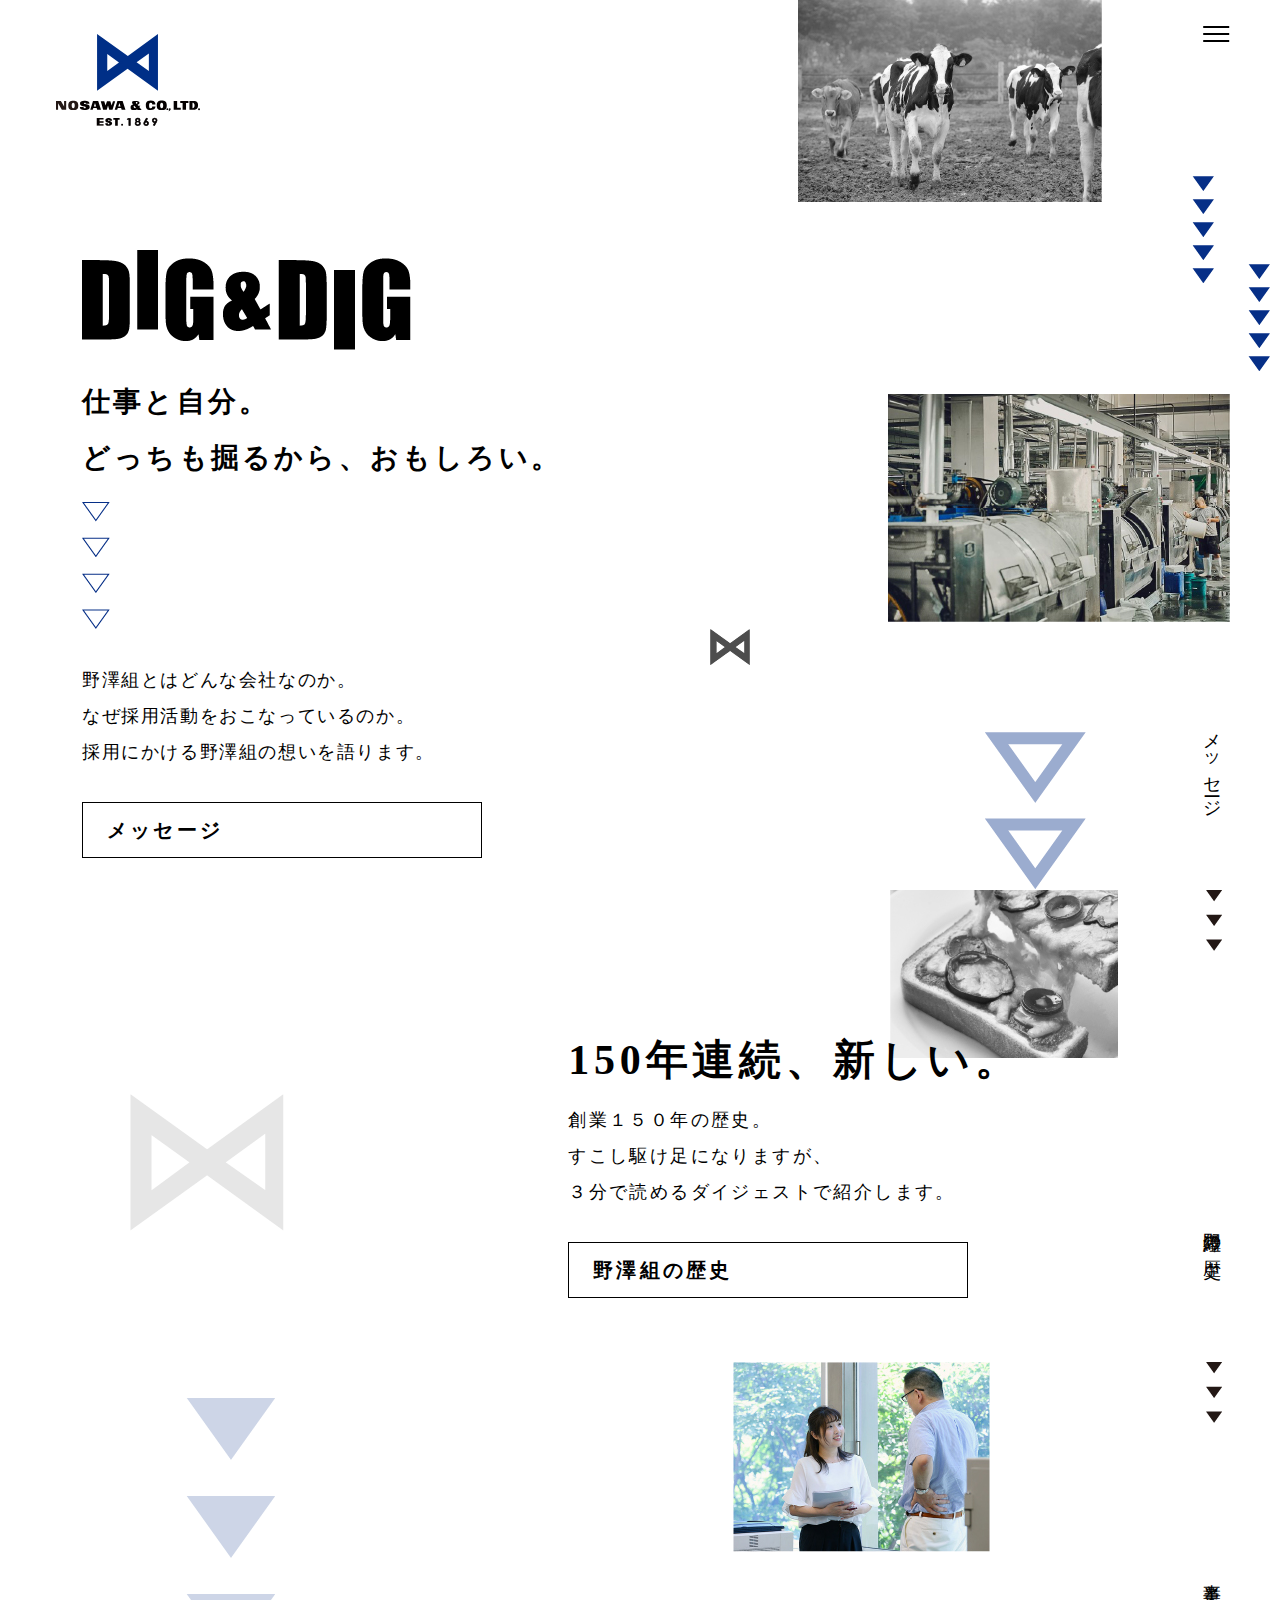
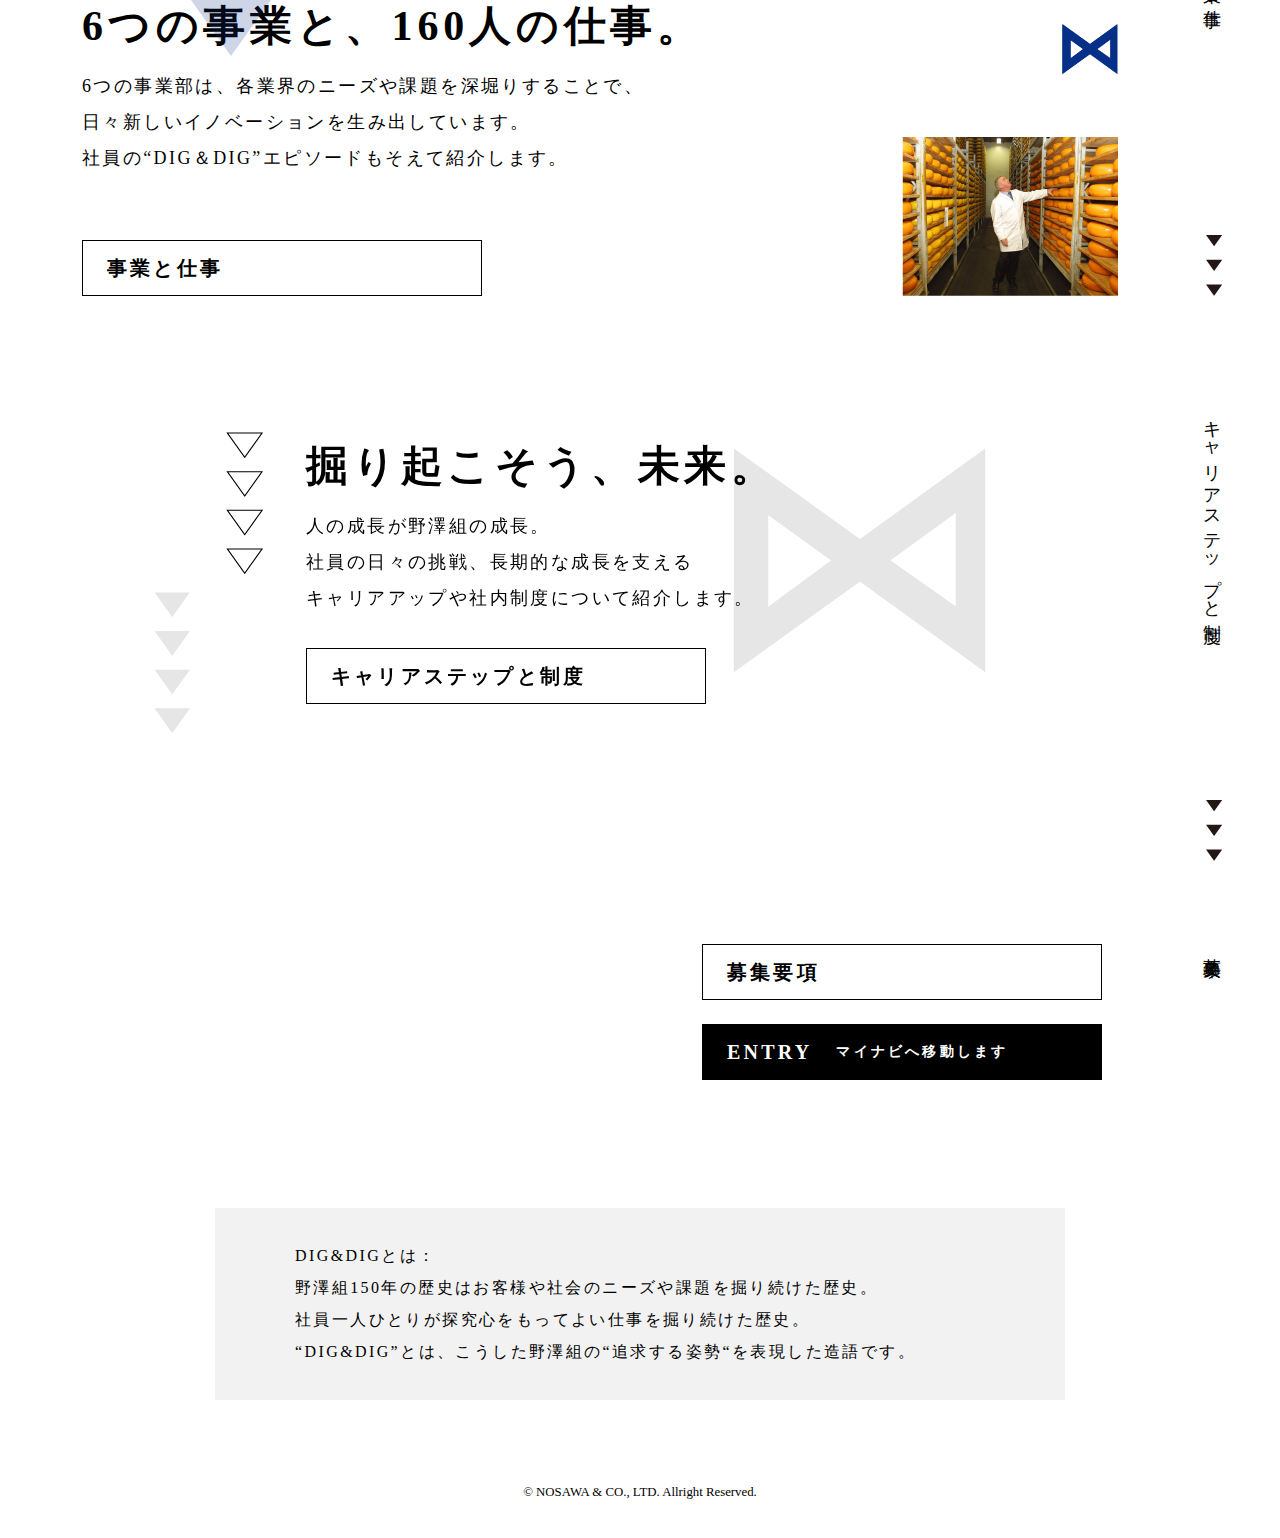
==== commit fd3d7232: "ヘッダーナビ作成（pc、sp）" ====
--- a/index.html
+++ b/index.html
@@ -69,6 +69,35 @@
 					<span></span>
 				</div>
 			</div>
+
+			<nav>
+				<ul>
+					<li><a href="./">TOP</a></li>
+					<li><a href="#">メッセージ</a></li>
+					<li><a href="#">野澤組の歴史</a></li>
+					<li class="menu">
+						<a href="#">事業と仕事</a>
+						<ul class="link_wrap">
+							<li><a href="#">食品部</a></li>
+							<li><a href="#">開発部</a></li>
+							<li><a href="#">畜産部</a></li>
+							<li><a href="#">機械部</a></li>
+							<li><a href="#">繊維部</a></li>
+							<li><a href="#">管理部門</a></li>
+						</ul>
+					</li>
+					<li><a href="#">キャリアステップと制度</a></li>
+					<li>
+						<a href="#">募集要項</a>
+						<div class="btn bk">
+							<a href="#">ENTRY<span>マイナビへ移動します</span></a>
+						</div>
+						<div class="btn btn01">
+							<a href="#"><span>野澤組についてもっと知りたい方はこちら</span></a>
+						</div>
+					</li>
+				</ul>
+			</nav>
 
 		</header>
 		<main>
@@ -127,6 +156,9 @@
 			<section class="top02">
 				<div class="container">
 					<div class="box">
+						<div class="fig fig04 is_sp rellax" data-rellax-speed="-2">
+							<img src="./images/top/top03_fig03.png">
+						</div>
 						<div class="img01">
 							<div class="img01_in">
 								<img src="./images/top/top02_img01.jpg">
@@ -167,19 +199,22 @@
 			<section class="top03">
 				<div class="container">
 					<div class="box">
+						<div class="fig fig05 rellax is_sp" data-rellax-speed="-2">
+							<img src="./images/top/top02_fig02.png">
+						</div>
 						<div class="img01">
 							<img src="./images/top/top03_img01.jpg">
 						</div>
-						<div class="fig fig01 rellax" data-rellax-speed="-2">
+						<div class="fig fig01 is_pc rellax" data-rellax-speed="-2">
 							<img src="./images/top/top03_fig03.png">
 						</div>
 
 						<div class="txt">
-							<h2>6つの事業と、160人の仕事。</h2>
+							<h2>6つの事業と、<br class="is_sp">160人の仕事。</h2>
 							<p>
-								6つの事業部は、各業界のニーズや課題を深堀りすることで、<br>
-								日々新しいイノベーションを生み出しています。<br>
-								社員の“DIG＆DIG”エピソードもそえて紹介します。
+								6つの事業部は、<br class="is_sp">各業界のニーズや課題を深堀りすることで、<br>
+								日々新しいイノベーションを<br class="is_sp">生み出しています。<br>
+								社員の“DIG＆DIG”エピソードも<br class="is_sp">そえて紹介します。
 							</p>
 							<div class="btn">
 								<a href="#">事業と仕事</a>
@@ -195,13 +230,13 @@
 							</div>
 						</div>
 	
-						<div class="fig fig04">
+						<div class="fig fig04 is_pc">
 							<img src="./images/top/top02_fig03.png">
 						</div>
-						<div class="fig_txt vertical_txt">
+						<div class="fig_txt vertical_txt is_pc">
 							<p>事業と仕事</p>
 						</div>
-						<div class="fig fig05">
+						<div class="fig fig05 is_pc">
 							<img src="./images/top/top02_fig03.png">
 						</div>
 					</div>
@@ -218,7 +253,7 @@
 							<p>
 								人の成長が野澤組の成長。<br>
 								社員の日々の挑戦、長期的な成長を支える<br>
-								キャリアアップや社内制度について紹介します。
+								キャリアアップや社内制度について<br class="is_sp">紹介します。
 							</p>
 							<div class="btn">
 								<a href="#">キャリアステップと制度</a>
@@ -229,7 +264,7 @@
 							</div>
 						</div>
 
-						<div class="fig_txt vertical_txt">
+						<div class="fig_txt vertical_txt is_pc">
 							<p>キャリアステップと制度</p>
 						</div>
 					</div>
@@ -257,10 +292,10 @@
 							<img src="./images/top/top04_fig03.png">
 						</div>
 
-						<div class="fig fig04">
+						<div class="fig fig04 is_pc">
 							<img src="./images/top/top02_fig03.png">
 						</div>
-						<div class="fig_txt vertical_txt">
+						<div class="fig_txt vertical_txt is_pc">
 							<p>募集要項</p>
 						</div>
 					</div>
@@ -287,6 +322,8 @@
 		</footer>
 	</div>
 
+	<div id="overlay"></div>
+
 	<!-- JS読み込み -->
 	<script type="text/javascript" src="./js/jquery-3.2.1.min.js" defer></script>
 	<script src="./js/ofi.min.js" defer></script>
--- a/css/desktop.css
+++ b/css/desktop.css
@@ -123,8 +123,9 @@
 	border: solid 1px #000;
 	padding: 0.4rem 1.5rem;
 	width: 25rem;
+	height: 3.5rem;
 	background: #fff;
-	transition: .3s;
+	transition: .3s cubic-bezier(.79,.01,.21,.96);
 	z-index: 2;
 	display: flex;
 	align-items: center;
@@ -133,51 +134,34 @@
 	color: #fff;
 	background: #000;
 }
+.btn a::before{
+	position: absolute;
+	content: '';
+	top: 0;
+	left: 0;
+	width: 0;
+	height: 100%;
+	background: #000;
+	transition: .3s cubic-bezier(.79,.01,.21,.96);
+	z-index: -1;
+}
+.btn.bk a::before{
+	background: #fff;
+}
 .btn a:hover{
 	color: #fff;
-	background: #000;
 }
 .btn.bk a:hover{
 	color: #000;
-	background: #fff;
+}
+.btn a:hover::before{
+	width: 100%;
 }
 .btn a span{
 	font-size: 0.875rem;
 	margin-left: 1.5rem;
 }
-@keyframes updown03{
-	0%{
-		top: 0;
-		transform: rotate(0);
-	}
-	50%{
-		top: 12rem;
-		transform: rotate(180deg);
-	}
-	100%{
-		top: 0;
-		transform: rotate(360deg);
-	}
-}
-@keyframes updown04{
-	0%{
-		bottom: 2rem;
-		transform: rotate(0);
-	}
-	50%{
-		bottom: -15rem;
-		transform: rotate(180deg);
-	}
-	100%{
-		bottom: 2rem;
-		transform: rotate(360deg);
-	}
-}
-/* @keyframes updown02{
-	0%{ top: 0; }
-	50%{ top: 2rem; }
-	100%{ top: 0; }
-} */
+
 .vertical_txt{
 	-ms-writing-mode: tb-rl;
 	-webkit-writing-mode: vertical-rl;
@@ -192,6 +176,22 @@
 	font-size: 1.125rem;
 }
 .fig{ position: absolute; }
+#overlay{
+	opacity: 0;
+	visibility: hidden;
+	position: fixed;
+	top: 0;
+	height: 0;
+	width: 100%;
+	height: 100%;
+	background: rgba(0,0,0,.5);
+	z-index: 49999;
+	transition: .3s;
+}
+#overlay.active{
+	opacity: 1;
+	visibility: visible;
+}
 /* ▲▲▲▲▲▲▲▲▲▲▲▲▲▲ 共通 ▲▲▲▲▲▲▲▲▲▲▲▲▲▲ */
 
 /* ▼▼▼▼▼▼▼▼▼▼▼▼▼▼ ナビ ▼▼▼▼▼▼▼▼▼▼▼▼▼▼ */
@@ -234,10 +234,102 @@
 	line-height: 1;
 }
 
+header nav{
+	position: fixed;
+	top: 0;
+	right: -100%;
+	width: 40%;
+	height: 100vh;
+	background: rgba(255,255,255,.95);
+	z-index: 50001;
+	padding: 4rem 2.5rem;
+	overflow-y: scroll;
+	transition: .3s;
+}
+header nav.active{
+	right: 0;
+}
+header nav > ul > li{
+	border-bottom: solid 1px #000;
+}
+header nav > ul > li:last-of-type{
+	border-bottom: none;
+}
+header nav > ul > li > a{
+	font-size: 1.125rem;
+	letter-spacing: 0.1rem;
+	text-align: center;
+	padding: 1rem 0.5rem;
+	transition: .3s;
+}
+header nav > ul > li > a:hover{
+	color: rgba(0,47,135,.7);
+}
+header nav .link_wrap{
+	display: flex;
+	flex-wrap: wrap;
+	justify-content: space-between;
+	align-items: center;
+	margin-bottom: 1.5rem;
+	padding: 0 0.75rem;
+}
+header nav .link_wrap li{
+	width: 31.5%;
+	margin-top: 0.75rem;
+	margin-right: 2.75%;
+}
+header nav .link_wrap li:nth-of-type(-n+3){
+	margin-top: 0;
+}
+header nav .link_wrap li:nth-of-type(3n){
+	margin-right: 0;
+}
+header nav .link_wrap li a{
+	position: relative;
+	border: solid 1px #000;
+	text-align: center;
+	padding: 0.5rem;
+	transition: .3s cubic-bezier(.79,.01,.21,.96);
+}
+header nav .link_wrap li a::before{
+	position: absolute;
+	content: '';
+	top: 0;
+	left: 0;
+	width: 0;
+	height: 100%;
+	background: #000;
+	transition: .3s cubic-bezier(.79,.01,.21,.96);
+	z-index: -1;
+}
+header nav .link_wrap li a:hover{
+	color: #fff;
+}
+header nav .link_wrap li a:hover::before{
+	width: 100%;
+}
+header nav .btn{
+	margin-top: 0;
+}
+header nav .btn a{
+	max-width: 420px;
+	width: 100%;
+	margin: 0 auto;
+	justify-content: center;
+	padding: 0.4rem 1rem;
+}
+header nav .btn01{
+	margin-top: 0.75rem;
+}
+header nav .btn01 a span{
+	margin-left: 0;
+}
 
 .menu_open{
 	width: 4rem;
 	position: relative;
+	cursor: pointer;
+	z-index: 50002;
 }
 .menu_open span{
 	position: absolute;
@@ -465,6 +557,20 @@
 	top: 13rem;
 	right: 0;
 }
+@keyframes updown03{
+	0%{
+		top: 0;
+		transform: rotate(0);
+	}
+	50%{
+		top: 12rem;
+		transform: rotate(180deg);
+	}
+	100%{
+		top: 0;
+		transform: rotate(360deg);
+	}
+}
 /* ▲▲▲▲▲▲▲▲▲▲▲▲▲▲ トップ03 ▲▲▲▲▲▲▲▲▲▲▲▲▲▲ */
 
 /* ▼▼▼▼▼▼▼▼▼▼▼▼▼▼ トップ04 ▼▼▼▼▼▼▼▼▼▼▼▼▼▼ */
@@ -494,6 +600,20 @@
 	bottom: unset;
 	top:  -1rem;
 	right: 0;
+}
+@keyframes updown04{
+	0%{
+		bottom: 2rem;
+		transform: rotate(0);
+	}
+	50%{
+		bottom: -15rem;
+		transform: rotate(180deg);
+	}
+	100%{
+		bottom: 2rem;
+		transform: rotate(360deg);
+	}
 }
 /* ▲▲▲▲▲▲▲▲▲▲▲▲▲▲ トップ04 ▲▲▲▲▲▲▲▲▲▲▲▲▲▲ */
 
--- a/css/smart.css
+++ b/css/smart.css
@@ -90,6 +90,9 @@
 /* ▲▲▲▲▲▲▲▲▲▲▲▲▲▲ ベース設定 ▲▲▲▲▲▲▲▲▲▲▲▲▲▲ */
 
 /* ▼▼▼▼▼▼▼▼▼▼▼▼▼▼ 共通 ▼▼▼▼▼▼▼▼▼▼▼▼▼▼ */
+body.active{
+	overflow: hidden;
+}
 .btn{
 	margin-top: 1.5rem;
 }
@@ -100,7 +103,8 @@
 	letter-spacing: 0.1rem;
 	border: solid 1px #000;
 	padding: 0.4rem 1.5rem;
-	width: 19rem;
+	width: 17.5rem;
+	height: 3.2rem;
 	background: #fff;
 	z-index: 2;
 	display: flex;
@@ -170,10 +174,74 @@
 	line-height: 1;
 }
 
+header nav{
+	position: fixed;
+	top: 0;
+	right: -100%;
+	width: 100%;
+	height: 100vh;
+	background: rgba(255,255,255,.95);
+	z-index: 50001;
+	padding: 4rem 1.5rem;
+	overflow-y: scroll;
+	transition: .3s;
+}
+header nav.active{
+	right: 0;
+}
+header nav > ul > li{
+	border-bottom: solid 1px #000;
+}
+header nav > ul > li:last-of-type{
+	border-bottom: none;
+}
+header nav > ul > li > a{
+	font-size: 1.125rem;
+	letter-spacing: 0.1rem;
+	text-align: center;
+	padding: 1rem 0.5rem;
+}
+header nav .link_wrap{
+	display: flex;
+	flex-wrap: wrap;
+	justify-content: space-between;
+	align-items: center;
+	margin-bottom: 1.5rem;
+	padding: 0 0.75rem;
+}
+header nav .link_wrap li{
+	width: 48%;
+	margin-top: 0.75rem;
+}
+header nav .link_wrap li:nth-of-type(-n+2){
+	margin-top: 0;
+}
+header nav .link_wrap li a{
+	border: solid 1px #000;
+	text-align: center;
+	padding: 0.5rem;
+}
+header nav .btn{
+	margin-top: 0;
+}
+header nav .btn a{
+	max-width: 315px;
+	width: 100%;
+	margin: 0 auto;
+	justify-content: center;
+	padding: 0.4rem 0.5rem;
+}
+header nav .btn01{
+	margin-top: 0.75rem;
+}
+header nav .btn01 a span{
+	margin-left: 0;
+}
 
 .menu_open{
 	width: 3rem;
 	position: relative;
+	z-index: 50002;
 }
 .menu_open span{
 	position: absolute;
@@ -204,7 +272,7 @@
 
 /* ▼▼▼▼▼▼▼▼▼▼▼▼▼▼ トップ01 ▼▼▼▼▼▼▼▼▼▼▼▼▼▼ */
 .top01{
-	padding: 0 0.5rem;
+	padding: 0 0.25rem;
 }
 .top01 .box{
 	position: relative;
@@ -219,23 +287,26 @@
 	margin: 0 auto;
 }
 .top01 .txt{
+	width: 100%;
+	/* margin: 3rem auto 0; */
 	margin-top: 3rem;
 }
 .top01 .txt h2{
-	max-width: 300px;
+	max-width: 315px;
 	width: 100%;
 	margin: 0 auto;
 }
 .top01 .txt h3{
+	width: 315px;
 	font-size: 1.25rem;
 	font-weight: 600;
 	letter-spacing: 0.1rem;
-	margin-top: 1rem;
+	margin: 1rem auto 0;
 }
 
 .top01 .img02{
-	width: 12.5rem;
-	margin-top: 7rem;
+	width: 13.5rem;
+	margin: 7.5rem 0 0 2rem;
 }
 .top01 .fig_wrap{
 	position: relative;
@@ -243,7 +314,7 @@
 .top01 .fig01{
 	width: 1.75rem;
 	top: 1.5rem;
-	left: 2rem;
+	left: 3.5rem;
 }
 .top01 .txt p{
 	letter-spacing: 0.1rem;
@@ -252,7 +323,7 @@
 .top01 .txt .fig02{
 	width: 2rem;
 	bottom: 23rem;
-	right: 3.5rem;
+	right: 4.5rem;
 	animation: updown 15s linear infinite;
 }
 .top01 .fig03{
@@ -262,21 +333,21 @@
 }
 .top01 .fig04{
 	width: 1rem;
-	top: 31rem;
-	right: 2.5rem;
+	top: 31.25rem;
+	right: 2.25rem;
 }
 
 @keyframes updown{
 	0%{
-		bottom: 23rem;
+		bottom: 19rem;
 		transform: rotate(0);
 	}
 	50%{
-		bottom: 13rem;
+		bottom: 12rem;
 		transform: rotate(180deg);
 	}
 	100%{
-		bottom: 23rem;
+		bottom: 19rem;
 		transform: rotate(360deg);
 	}
 }
@@ -284,7 +355,7 @@
 
 /* ▼▼▼▼▼▼▼▼▼▼▼▼▼▼ トップ02 ▼▼▼▼▼▼▼▼▼▼▼▼▼▼ */
 .top02{
-	padding: 2rem 0.5rem;
+	padding: 2rem 0.25rem;
 }
 .top02 .box{
 	position: relative;
@@ -292,7 +363,6 @@
 	flex-direction: column;
 	align-items: flex-start;
 	justify-content: flex-start;
-	margin-left: 2rem;
 }
 .top02 .img01{
 	position: relative;
@@ -301,13 +371,189 @@
 }
 .top02 .img01 .fig01{
 	width: 4rem;
-	bottom: 20rem;
+	bottom: 17rem;
 	right: 2rem;
 }
 .top02 .txt{
 	position: relative;
 	margin-top: 1.5rem;
 }
+.top02 .txt h2,
+.top03 .txt h2,
+.top04 .txt h2{
+	font-size: 2rem;
+	font-weight: 600;
+	line-height: 1.5;
+	letter-spacing: 0.15rem;
+	margin-bottom: 1rem;
+}
+.top02 .txt p,
+.top03 .txt p,
+.top04 .txt p{
+	letter-spacing: 0.05rem;
+}
+.top02 .fig04{
+	width: 1rem;
+	top: -9rem;
+}
+/* ▲▲▲▲▲▲▲▲▲▲▲▲▲▲ トップ02 ▲▲▲▲▲▲▲▲▲▲▲▲▲▲ */
+
+/* ▼▼▼▼▼▼▼▼▼▼▼▼▼▼ トップ03 ▼▼▼▼▼▼▼▼▼▼▼▼▼▼ */
+.top03{
+	padding: 6rem 0.25rem 1.5rem;
+}
+.top03 .box{
+	position: relative;
+	display: flex;
+	flex-direction: column;
+	align-items: flex-start;
+	justify-content: flex-start;
+}
+.top03 .img01{
+	position: relative;
+	width: 13.5rem;
+	margin: 0 2.5rem 0 auto;
+}
+.top03 .fig05{
+	width: 6rem;
+	top: -9rem;
+	left: 1.75rem;
+	z-index: 2;
+	animation: updown02 15s linear infinite;
+}
+.top03 .txt{
+	position: relative;
+	margin-top: 9rem;
+}
+.top03 .txt .btn{
+	margin-top: 1rem;
+}
+.top03 .txt .fig02{
+	width: 4rem;
+	top: -28rem;
+	left: 3rem;
+}
+.top03 .txt .fig03{
+	width: 3rem;
+	bottom: 12rem;
+	right: 2.5rem;
+	animation: updown03 15s linear infinite;
+	z-index: 2;
+}
+.top03 .txt .img02{
+	margin-top: 8rem;
+	width: 11.5rem;
+}
+
+@keyframes updown02{
+	0%{
+		top: -9rem;
+		transform: rotate(0);
+	}
+	50%{
+		top: -1rem;
+		transform: rotate(180deg);
+	}
+	100%{
+		top: -9rem;
+		transform: rotate(360deg);
+	}
+}
+@keyframes updown03{
+	0%{
+		bottom: 12rem;
+		transform: rotate(0);
+	}
+	50%{
+		bottom: 5rem;
+		transform: rotate(180deg);
+	}
+	100%{
+		bottom: 12rem;
+		transform: rotate(360deg);
+	}
+}
+/* ▲▲▲▲▲▲▲▲▲▲▲▲▲▲ トップ03 ▲▲▲▲▲▲▲▲▲▲▲▲▲▲ */
+
+/* ▼▼▼▼▼▼▼▼▼▼▼▼▼▼ トップ04 ▼▼▼▼▼▼▼▼▼▼▼▼▼▼ */
+.top04{
+	padding: 1rem 0.25rem 10rem;
+}
+.top04 .box{
+	position: relative;
+	display: flex;
+	flex-direction: column;
+	align-items: flex-start;
+	justify-content: flex-start;
+}
+.top04 .txt{
+	position: relative;
+	z-index: 2;
+}
+.top04 .txt .fig01{
+	width: 7rem;
+	bottom: -6rem;
+	right: 1.5rem;
+	animation: updown04 15s linear infinite;
+	z-index: -1;
+}
+@keyframes updown04{
+	0%{
+		bottom: -6rem;
+		transform: rotate(0);
+	}
+	50%{
+		bottom: -15rem;
+		transform: rotate(180deg);
+	}
+	100%{
+		bottom: -6rem;
+		transform: rotate(360deg);
+	}
+}
+/* ▲▲▲▲▲▲▲▲▲▲▲▲▲▲ トップ04 ▲▲▲▲▲▲▲▲▲▲▲▲▲▲ */
+
+/* ▼▼▼▼▼▼▼▼▼▼▼▼▼▼ トップ05 ▼▼▼▼▼▼▼▼▼▼▼▼▼▼ */
+.top05{
+	padding: 2rem 0 1rem;
+}
+.top05 .box{
+	position: relative;
+	display: flex;
+	flex-direction: column;
+	align-items: flex-start;
+	justify-content: flex-start;
+	padding: 0 0.25rem;
+}
+.top05 .btn_wrap{
+	margin-left: auto;
+}
+.top05 .btn_wrap .btn.bk{
+	margin-top: 1.25rem;
+}
+.top05 .btn_wrap .btn a{
+	width: 19rem;
+}
+.top05 .fig02{
+	width: 1.5rem;
+	top: -49.5rem;
+	left: 4rem;
+}
+.top05 .fig03{
+	width: 1.5rem;
+	top: -45rem;
+	left: 1rem;
+}
+.top05 .box02{
+	margin: 5rem auto 0;
+	background: #f2f2f2;
+	padding: 1.5rem;
+	letter-spacing: 0.1rem;
+}
+.top05 .box02 p{
+	font-size: 0.75rem;
+}
+/* ▲▲▲▲▲▲▲▲▲▲▲▲▲▲ トップ05 ▲▲▲▲▲▲▲▲▲▲▲▲▲▲ */
 
 /* ▼▼▼▼▼▼▼▼▼▼▼▼▼▼ 下層共通 ▼▼▼▼▼▼▼▼▼▼▼▼▼▼ */
  
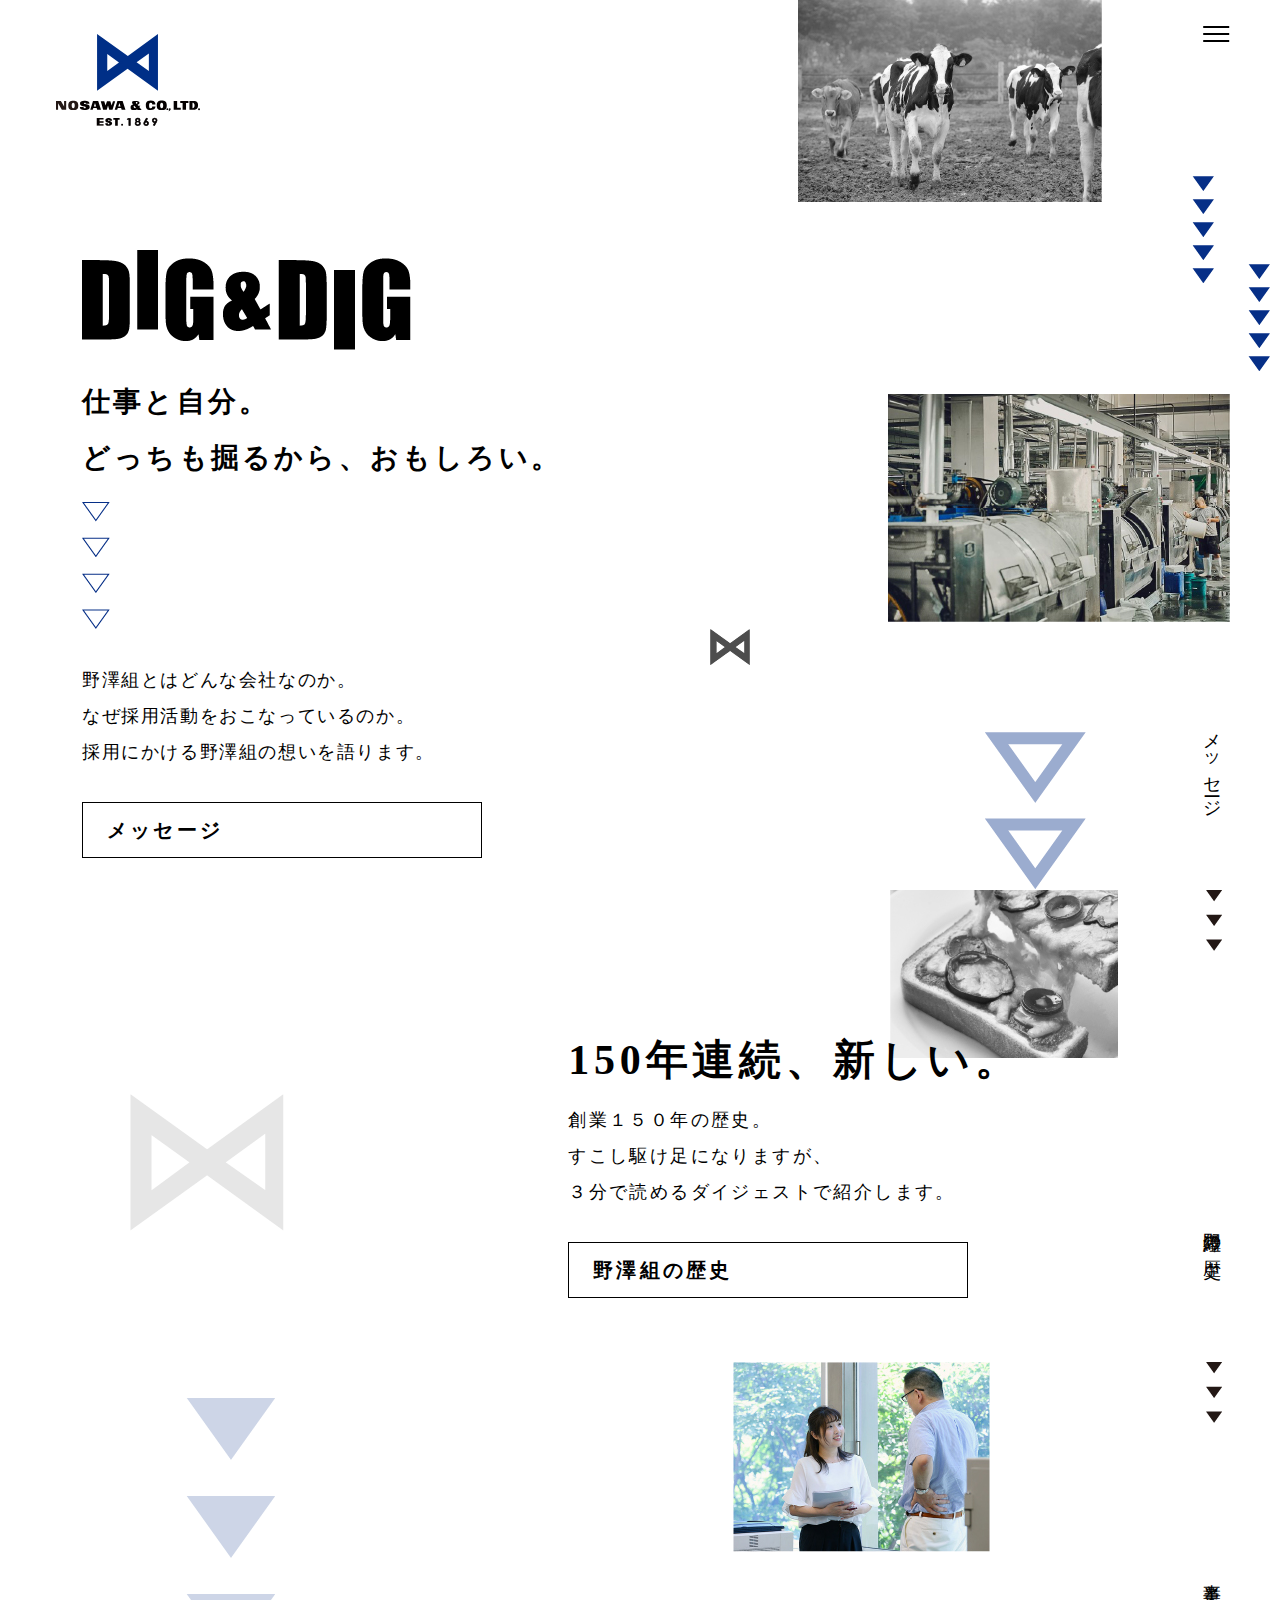
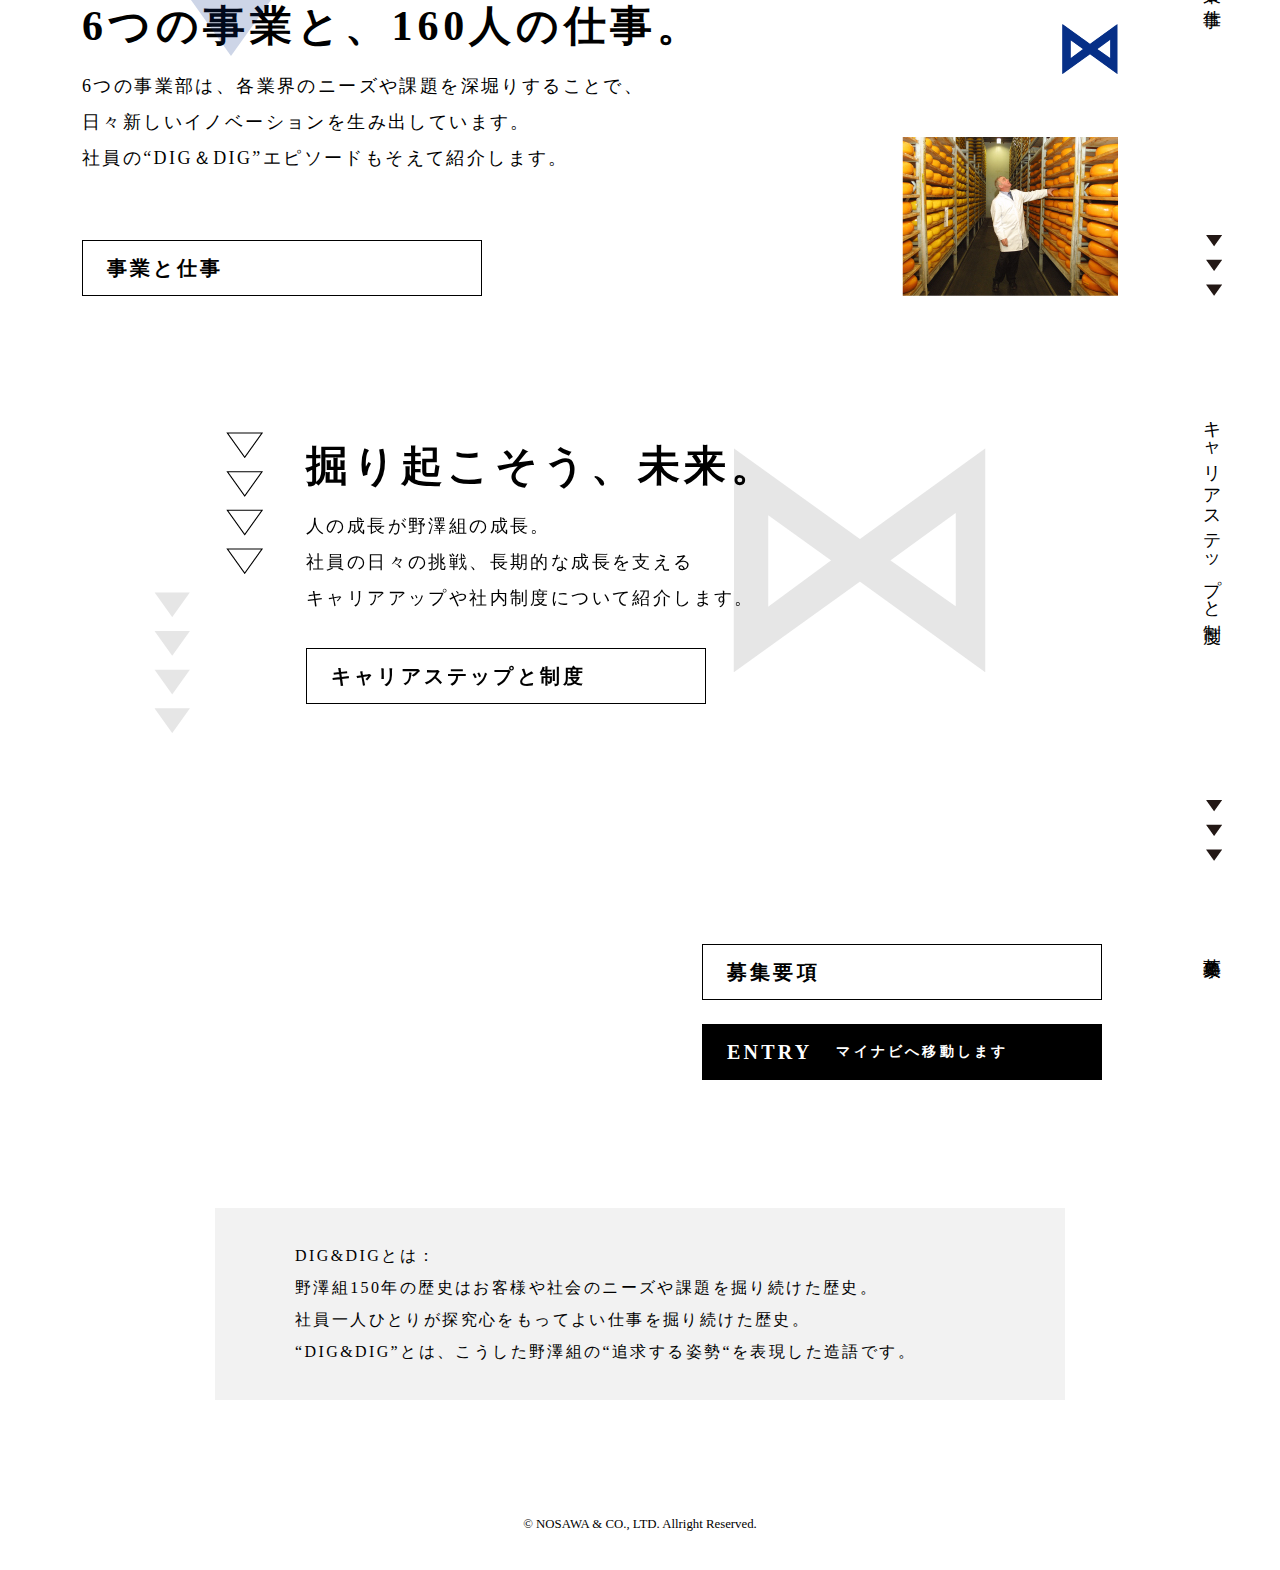
==== commit cb386327: "キャリアステップと制度：作成（pc）" ====
--- a/index.html
+++ b/index.html
@@ -36,10 +36,10 @@
 
 	<!-- CSS読み込み -->
 	<link rel="stylesheet" type="text/css" href="./style.css">
-	<link rel="stylesheet" type="text/css" href="./css/desktop.css" media="screen and (min-width: 768px)">
-	<link rel="stylesheet" type="text/css" href="./css/tab.css"
+	<link rel="stylesheet" type="text/css" href="./css/desktop.css?20201201" media="screen and (min-width: 768px)">
+	<link rel="stylesheet" type="text/css" href="./css/tab.css?20201201"
 		media="screen and (min-width: 768px) and (max-width: 1025px)">
-	<link rel="stylesheet" type="text/css" href="./css/smart.css" media="screen and (max-width: 767px)">
+	<link rel="stylesheet" type="text/css" href="./css/smart.css?20201201" media="screen and (max-width: 767px)">
 	<!-- CSS読み込み -->
 
 	<!-- JS読み込み -->
@@ -88,12 +88,12 @@
 					</li>
 					<li><a href="#">キャリアステップと制度</a></li>
 					<li>
-						<a href="#">募集要項</a>
+						<a href="./recruit.html">募集要項</a>
 						<div class="btn bk">
-							<a href="#">ENTRY<span>マイナビへ移動します</span></a>
+							<a href="https://job.mynavi.jp/22/pc/search/corp85981/outline.html" target="_blank" rel="noopener">ENTRY<span>マイナビへ移動します</span></a>
 						</div>
 						<div class="btn btn01">
-							<a href="#"><span>野澤組についてもっと知りたい方はこちら</span></a>
+							<a href="https://www.nosawa.co.jp/recruit/" target="_blank" rel="noopener"><span>野澤組についてもっと知りたい方はこちら</span></a>
 						</div>
 					</li>
 				</ul>
@@ -278,7 +278,7 @@
 					<div class="box">
 						<div class="btn_wrap">
 							<div class="btn">
-								<a href="#">募集要項</a>
+								<a href="./recruit.html">募集要項</a>
 							</div>
 							<div class="btn bk">
 								<a href="https://job.mynavi.jp/22/pc/search/corp85981/outline.html" target="_blank" rel="noopener">ENTRY<span>マイナビへ移動します</span></a>
@@ -329,7 +329,7 @@
 	<script src="./js/ofi.min.js" defer></script>
 	<script src="./js/picturefill.min.js" defer></script>
 	<script type="text/javascript" src="./js/rellax.min.js"></script>
-	<script type="text/javascript" src="./js/myscript.js" defer></script>
+	<script type="text/javascript" src="./js/myscript.js?20201201" defer></script>
 	<!-- JS読み込み -->
 
 </body>
--- a/css/desktop.css
+++ b/css/desktop.css
@@ -5,10 +5,9 @@
 /* @media screen and (min-width:1026px) and ( max-width:1279px) {} */
 /* @media screen and (min-width:768px) and ( max-width:1025px) {} */
 /* ▼▼▼▼▼▼▼▼▼▼▼▼▼▼ ベース設定 ▼▼▼▼▼▼▼▼▼▼▼▼▼▼ */
-@font-face {
-	font-family: "myfont";
-	src: url(../fonts/.woff) format("woff"),
-				url(../fonts/.otf) format("otf");
+@font-face{
+	font-family: "impact";
+	src: url(../fonts/Impact.ttf) format("truetype");
 }
 
 
@@ -49,16 +48,16 @@
 	padding: 0 50px;
 	margin: 0 auto;
 }
-/* .m_container{
-	width: 90%;
+.m_container{
+	width: 1080px;
+	padding: 0 50px;
 	margin: 0 auto;
-	max-width: 1080px;
-} */
-/* .s_container{
-	width: 90%;
+}
+.s_container{
+	width: 960px;
+	padding: 0 50px;
 	margin: 0 auto;
-	max-width: 960px;
-} */
+}
 @media screen and (min-width:1540px) {
 	/* .l_container{max-width: 1680px;} */
 	/* .container{max-width: 1480px;} */
@@ -70,6 +69,7 @@
 @media screen and (min-width:768px) and ( max-width:1279px) {
 	/* html{font-size: 14px;} */
 	.container{max-width: none;}
+	.m_container{max-width: none;}
 }
 .is_sp{display: none;}
 .is_tab{display: none;}
@@ -112,6 +112,9 @@
 /* ▲▲▲▲▲▲▲▲▲▲▲▲▲▲ ベース設定 ▲▲▲▲▲▲▲▲▲▲▲▲▲▲ */
 
 /* ▼▼▼▼▼▼▼▼▼▼▼▼▼▼ 共通 ▼▼▼▼▼▼▼▼▼▼▼▼▼▼ */
+.impact{
+	font-family: "impact", sans-serif;
+}
 .btn{
 	margin-top: 2rem;
 }
@@ -208,7 +211,8 @@
 	z-index: 50000;
 	transition: .3s;
 }
-header.active{
+header.active,
+.lower header{
 	height: 6rem;
 }
 .header_in{
@@ -219,7 +223,8 @@
 	justify-content: space-between;
 	transition: .3s;
 }
-header.active .header_in{
+header.active .header_in,
+.lower header .header_in{
 	align-items: center;
 }
 .header_in .logo{
@@ -227,7 +232,8 @@
 	margin-left: 1.5rem;
 	transition: .3s;
 }
-header.active .header_in .logo{
+header.active .header_in .logo,
+.lower header .header_in .logo{
 	width: 5rem;
 }
 .header_in .logo a{
@@ -350,6 +356,7 @@
 
 /* ▼▼▼▼▼▼▼▼▼▼▼▼▼▼ フッター ▼▼▼▼▼▼▼▼▼▼▼▼▼▼ */
 footer{
+	margin-top: 4rem;
 	padding: 3rem 0 2rem;
 }
 footer .copyright{
@@ -619,7 +626,7 @@
 
 /* ▼▼▼▼▼▼▼▼▼▼▼▼▼▼ トップ05 ▼▼▼▼▼▼▼▼▼▼▼▼▼▼ */
 .top05{
-	padding: 4rem 0 2rem;
+	padding: 4rem 0 0;
 }
 .top05 .box{
 	position: relative;
@@ -662,9 +669,223 @@
 /* ▲▲▲▲▲▲▲▲▲▲▲▲▲▲ トップ05 ▲▲▲▲▲▲▲▲▲▲▲▲▲▲ */
 
 /* ▼▼▼▼▼▼▼▼▼▼▼▼▼▼ 下層共通 ▼▼▼▼▼▼▼▼▼▼▼▼▼▼ */
- 
+.lower_top{
+	margin-top: 8rem;
+}
+.lower_top .page_name{
+	position: relative;
+}
+.lower_top .page_name h1{
+	-ms-writing-mode: tb-rl;
+	-webkit-writing-mode: vertical-rl;
+	writing-mode: vertical-rl;
+	position: absolute;
+	top: 0;
+	left: 0;
+	font-size: 1.125rem;
+	font-weight: 500;
+	letter-spacing: 0.5rem;
+	line-height: 1;
+	white-space: nowrap;
+}
+.lower_top .ttl{
+	font-size: 3rem;
+	font-weight: 600;
+	letter-spacing: 0.2rem;
+	text-align: center;
+}
+.txt_indent{
+	display: inline-block;
+	padding-left: 1em;
+	text-indent: -1em;
+}
 /* ▲▲▲▲▲▲▲▲▲▲▲▲▲▲ 下層共通 ▲▲▲▲▲▲▲▲▲▲▲▲▲▲ */
 
+/* ▼▼▼▼▼▼▼▼▼▼▼▼▼▼ recruit01 ▼▼▼▼▼▼▼▼▼▼▼▼▼▼ */
+.recruit01 table{
+	width: 100%;
+	margin-top: 3.5rem;
+}
+.recruit01 table th,
+.recruit01 table td{
+	border-top: solid 1px #000;
+	padding: 1rem;
+	font-size: 1.125rem;
+	letter-spacing: 0.1rem;
+}
+.recruit01 table th:last-of-type,
+.recruit01 table td:last-of-type{
+	border-bottom: solid 1px #000;
+}
+.recruit01 table th{
+	width: 25%;
+	font-weight: 600;
+}
+.recruit01 table td{
+	width: 75%;
+}
+.recruit01 table td ul{
+	margin-left: 1.125rem;
+}
+.recruit01 table td ul li{
+	list-style: disc;
+}
+.recruit01 .btn_wrap{
+	margin-top: 4rem;
+	display: flex;
+	flex-direction: column;
+	align-items: center;
+	justify-content: flex-start;
+}
+.recruit01 .btn_wrap .btn{
+	margin-top: 1.5rem;
+}
+.recruit01 .btn_wrap .btn.bk{
+	margin-top: 0;
+}
+.recruit01 .btn_wrap .btn a{
+	justify-content: center;
+	padding: 0.4rem 1rem;
+}
+.recruit01 .btn_wrap .btn01 a span{
+	margin-left: 0;
+}
+/* ▲▲▲▲▲▲▲▲▲▲▲▲▲▲ recruit01 ▲▲▲▲▲▲▲▲▲▲▲▲▲▲ */
+
+/* ▼▼▼▼▼▼▼▼▼▼▼▼▼▼ career_step01 ▼▼▼▼▼▼▼▼▼▼▼▼▼▼ */
+.career_step01 .box{
+	margin-top: 3rem;
+}
+.career_step01 .subttl{
+	font-size: 1.5rem;
+	font-weight: 600;
+	text-align: center;
+	letter-spacing: 0.1rem;
+	margin-bottom: 1.5rem;
+}
+.career_step01 .box02 .subttl{
+	margin-bottom: 2.5rem;
+}
+.career_step01 h4{
+	font-size: 1.75rem;
+	font-weight: 600;
+	letter-spacing: 0.2rem;
+}
+.career_step01 .box .item{
+	margin-top: 2rem;
+}
+.career_step01 .box .item .circle_wrap{
+	display: flex;
+	justify-content: space-between;
+	align-items: center;
+}
+.career_step01 .box .item .circle_wrap .circle{
+	border: solid 1px #000;
+	border-radius: 50%;
+	width: 7.5rem;
+	height: 7.5rem;
+	display: flex;
+	align-items: center;
+	justify-content: center;
+}
+.career_step01 .box .item .circle_wrap .circle p{
+	font-size: 1.125rem;
+	line-height: 1.5;
+	letter-spacing: 0.1rem;
+	text-align: center;
+}
+.career_step01 .box .item .cross{
+	position: relative;
+	width: 6rem;
+	height: 6rem;
+	margin: 1rem auto;
+}
+.career_step01 .box .item .cross::before,
+.career_step01 .box .item .cross::after{
+	position: absolute;
+	content: '';
+	width: 6rem;
+	height: 1px;
+	background: #000;
+	top: 50%;
+	left: 50%;
+}
+.career_step01 .box .item .cross::before{
+	transform: translate(-50%,-50%) rotate(45deg);
+}
+.career_step01 .box .item .cross::after{
+	transform: translate(-50%,-50%) rotate(-45deg);
+}
+.career_step01 .box .item .en{
+	font-size: 1.75rem;
+	text-align: center;
+	margin-top: 1.5rem;
+}
+.career_step01 .box .txt{
+	margin-top: 3rem;
+}
+.career_step01 .box .txt p{
+	font-size: 1.125rem;
+	letter-spacing: 0.1rem;
+}
+
+.career_step01 .box02{
+	margin-top: 8rem;
+}
+.career_step01 .box02 .main_item{
+	display: flex;
+	align-items: center;
+	justify-content: space-between;
+}
+.career_step01 .box02 .main_item .img_wrap{
+	width: 40%;
+}
+.career_step01 .box02 .main_item .img_wrap img{
+	width: 100%;
+	height: auto;
+}
+.career_step01 .box02 .main_item .img_wrap p{
+	text-align: right;
+	letter-spacing: 0.1rem;
+	margin-top: 0.25rem;
+}
+.career_step01 .box02 .main_item .txt{
+	width: 54%;
+	transform: translateY(-1rem);
+}
+.career_step01 .box02 .system{
+	display: flex;
+	flex-wrap: wrap;
+	justify-content: space-between;
+}
+.career_step01 .box02 .system .item{
+	width: 48%;
+	margin-top: 6rem;
+}
+.career_step01 .box02 .system .item h5{
+	position: relative;
+	font-size: 1.75rem;
+	font-weight: 600;
+	letter-spacing: 0.2rem;
+	text-align: center;
+}
+.career_step01 .box02 .system .item h5::after{
+	position: absolute;
+	content: '';
+	top: 100%;
+	left: 50%;
+	transform: translateX(-50%) translateY(0.75rem);
+	width: 2rem;
+	height: 1px;
+	background: #000;
+}
+.career_step01 .box02 .system .item .txt{
+	margin-top: 3rem;
+}
+.career_step01 .box02 .system .item .txt p{
+	letter-spacing: 0.1rem;
+}
+/* ▲▲▲▲▲▲▲▲▲▲▲▲▲▲ career_step01 ▲▲▲▲▲▲▲▲▲▲▲▲▲▲ */
 
 /* ▼▼▼▼▼▼▼▼▼▼▼▼▼▼ IE対策 ▼▼▼▼▼▼▼▼▼▼▼▼▼▼ */
 @media all and (-ms-high-contrast: none) {
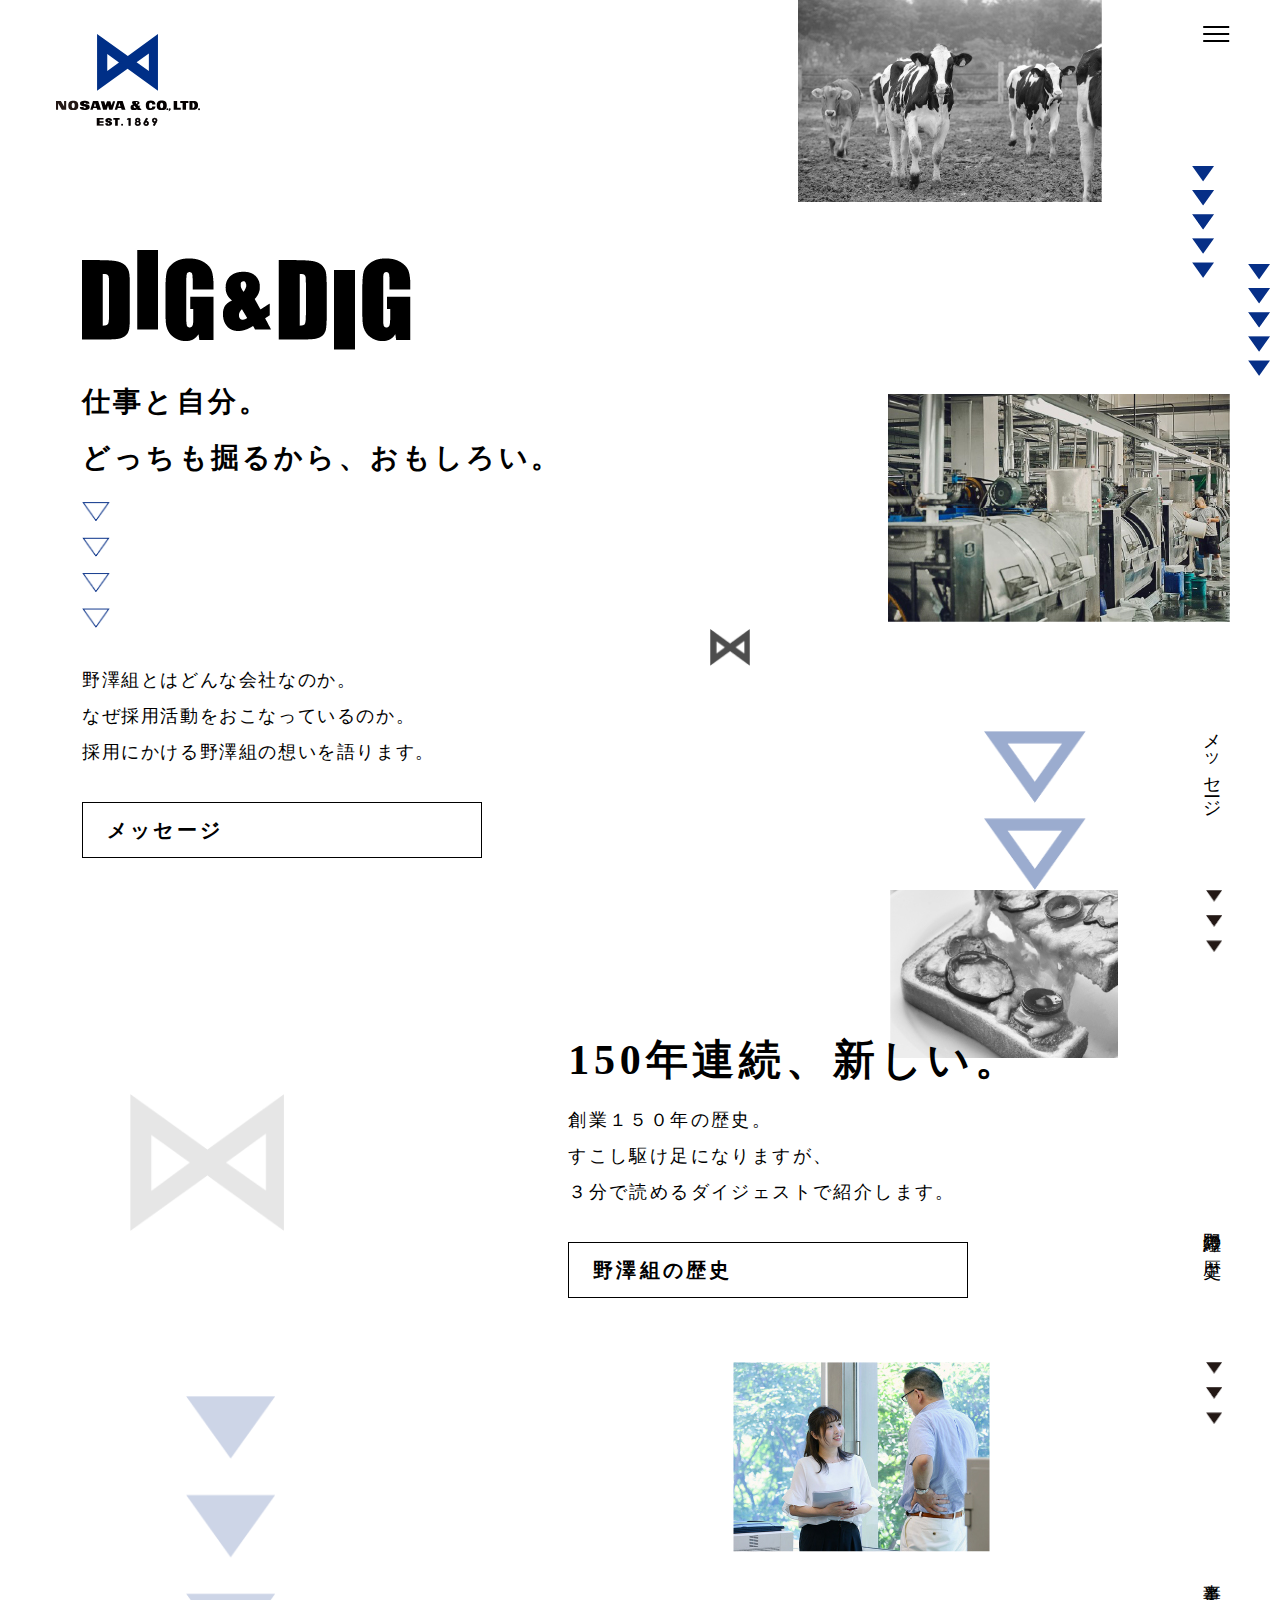
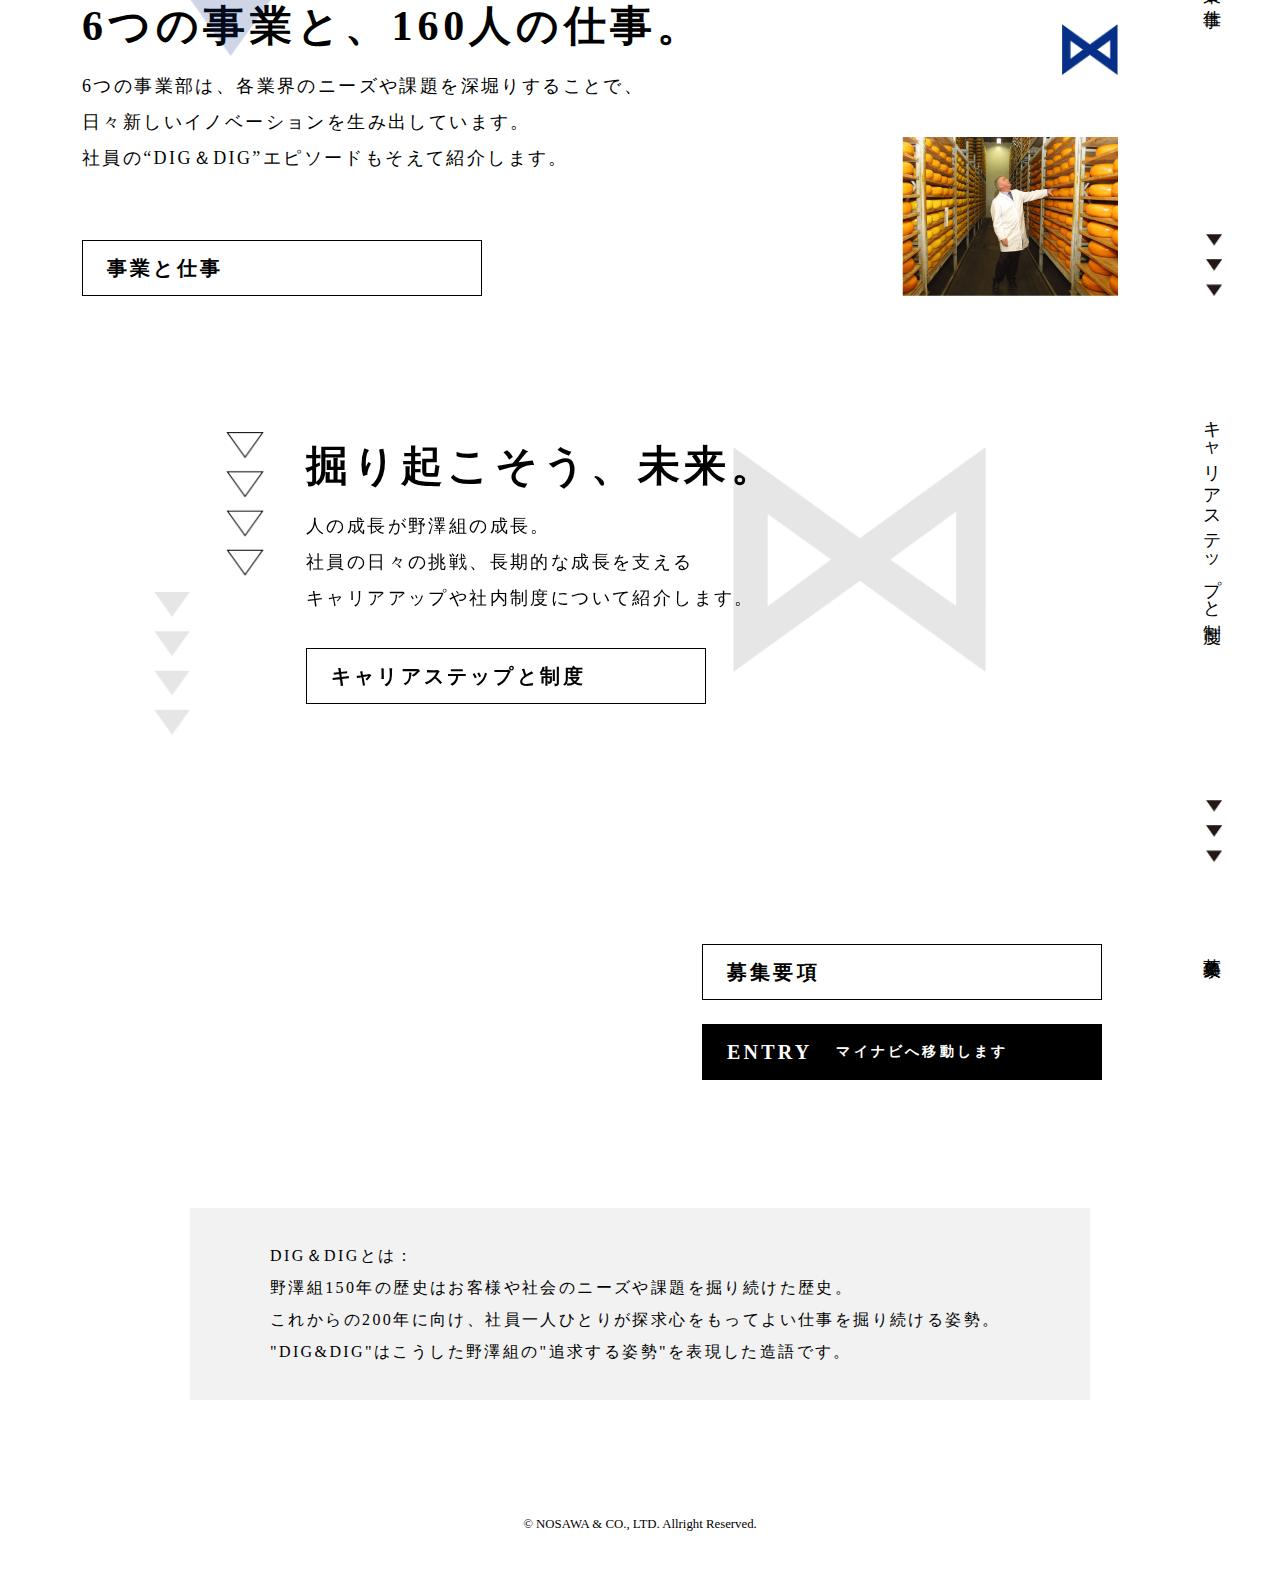
==== commit d9d0f987: "トップ：あしらい画像の解像度アップ、テキスト差替、キャリアステップと制度：ファイル名、クラス名変更" ====
--- a/index.html
+++ b/index.html
@@ -86,7 +86,7 @@
 							<li><a href="#">管理部門</a></li>
 						</ul>
 					</li>
-					<li><a href="#">キャリアステップと制度</a></li>
+					<li><a href="./career_system.html">キャリアステップと制度</a></li>
 					<li>
 						<a href="./recruit.html">募集要項</a>
 						<div class="btn bk">
@@ -137,7 +137,6 @@
 								</div>
 							</div>
 						</div>
-
 						<div class="fig fig03 rellax" data-rellax-speed="-2">
 							<img src="./images/top/top01_fig03.png">
 						</div>
@@ -256,7 +255,7 @@
 								キャリアアップや社内制度について<br class="is_sp">紹介します。
 							</p>
 							<div class="btn">
-								<a href="#">キャリアステップと制度</a>
+								<a href="./career_system.html">キャリアステップと制度</a>
 							</div>
 
 							<div class="fig fig01 rellax" data-rellax-speed="-2">
@@ -302,10 +301,10 @@
 
 					<div class="box02">
 						<p>
-							DIG&DIGとは：<br>
+							DIG＆DIGとは：<br>
 							野澤組150年の歴史はお客様や社会のニーズや課題を掘り続けた歴史。<br>
-							社員一人ひとりが探究心をもってよい仕事を掘り続けた歴史。<br>
-							“DIG&DIG”とは、こうした野澤組の“追求する姿勢“を表現した造語です。
+							これからの200年に向け、社員一人ひとりが探求心をもってよい仕事を掘り続ける姿勢。<br>
+							"DIG&DIG"はこうした野澤組の"追求する姿勢"を表現した造語です。
 						</p>
 					</div>
 				</div>
--- a/css/desktop.css
+++ b/css/desktop.css
@@ -112,9 +112,7 @@
 /* ▲▲▲▲▲▲▲▲▲▲▲▲▲▲ ベース設定 ▲▲▲▲▲▲▲▲▲▲▲▲▲▲ */
 
 /* ▼▼▼▼▼▼▼▼▼▼▼▼▼▼ 共通 ▼▼▼▼▼▼▼▼▼▼▼▼▼▼ */
-.impact{
-	font-family: "impact", sans-serif;
-}
+.impact{ font-family: "impact", sans-serif; }
 .btn{
 	margin-top: 2rem;
 }
@@ -244,11 +242,11 @@
 	position: fixed;
 	top: 0;
 	right: -100%;
-	width: 40%;
+	width: 28rem;
 	height: 100vh;
 	background: rgba(255,255,255,.95);
 	z-index: 50001;
-	padding: 4rem 2.5rem;
+	padding: 4rem 2rem;
 	overflow-y: scroll;
 	transition: .3s;
 }
@@ -280,15 +278,11 @@
 	padding: 0 0.75rem;
 }
 header nav .link_wrap li{
-	width: 31.5%;
+	width: 48%;
 	margin-top: 0.75rem;
-	margin-right: 2.75%;
-}
-header nav .link_wrap li:nth-of-type(-n+3){
+}
+header nav .link_wrap li:nth-of-type(-n+2){
 	margin-top: 0;
-}
-header nav .link_wrap li:nth-of-type(3n){
-	margin-right: 0;
 }
 header nav .link_wrap li a{
 	position: relative;
@@ -404,6 +398,7 @@
 	position: relative;
 }
 .top01 .fig01{
+	width: 28px;
 	top: 0;
 	left: 0;
 	/* animation: updown02 10s ease-in infinite; */
@@ -414,15 +409,18 @@
 	right: 0;
 }
 .top01 .txt .fig02{
+	width: 40px;
 	bottom: 12rem;
 	right: 30rem;
 	animation: updown 15s linear infinite;
 }
 .top01 .fig03{
-	top: 11rem;
+	width: 22px;
+	top: 10.4rem;
 	right: 1rem;
 }
 .top01 .fig04{
+	width: 22px;
 	top: 16.5rem;
 	right: -2.5rem;
 }
@@ -459,6 +457,7 @@
 	margin: 0 7rem 0 auto;
 }
 .top02 .img01 .fig01{
+	width: 102px;
 	bottom: 100%;
 	right: 2rem;
 	transform: translateY(4rem);
@@ -482,12 +481,14 @@
 	letter-spacing: 0.15rem;
 }
 .top02 .fig02{
+	width: 154px;
 	top: 50%;
 	left: 3rem;
 	transform: translateY(-50%);
 	animation: updown02 15s linear infinite;
 }
 .top02 .fig03{
+	width: 16px;
 	top: 0;
 	right: 0.5rem;
 }
@@ -524,6 +525,7 @@
 	margin: 0 15rem 0 auto;
 }
 .top03 .fig01{
+	width: 21px;
 	top: -15rem;
 	left: -7.5rem;
 }
@@ -536,10 +538,12 @@
 	margin-top: 4rem;
 }
 .top03 .txt .fig02{
+	width: 89px;
 	bottom: 15rem;
 	left: 6.5rem;
 }
 .top03 .txt .fig03{
+	width: 56px;
 	top: 2.5rem;
 	right: 7rem;
 	animation: updown03 15s linear infinite;
@@ -552,10 +556,12 @@
 }
 
 .top03 .fig04{
+	width: 16px;
 	top: 0;
 	right: 0.5rem;
 }
 .top03 .fig05{
+	width: 16px;
 	bottom: 0;
 	right: 0.5rem;
 }
@@ -598,6 +604,7 @@
 	z-index: 2;
 }
 .top04 .txt .fig01{
+	width: 253px;
 	bottom: 2rem;
 	right: -13rem;
 	animation: updown04 15s linear infinite;
@@ -643,14 +650,17 @@
 	margin-top: 1.5rem;
 }
 .top05 .fig02{
+	width: 38px;
 	top: -23rem;
 	left: 9rem;
 }
 .top05 .fig03{
+	width: 36px;
 	top: -13rem;
 	left: 4.5rem;
 }
 .top05 .fig04{
+	width: 16px;
 	top: 0;
 	right: 0.5rem;
 }
@@ -664,7 +674,7 @@
 	background: #f2f2f2;
 	padding: 2rem 5rem;
 	letter-spacing: 0.15rem;
-	width: 850px;
+	width: 900px;
 }
 /* ▲▲▲▲▲▲▲▲▲▲▲▲▲▲ トップ05 ▲▲▲▲▲▲▲▲▲▲▲▲▲▲ */
 
@@ -752,34 +762,40 @@
 }
 /* ▲▲▲▲▲▲▲▲▲▲▲▲▲▲ recruit01 ▲▲▲▲▲▲▲▲▲▲▲▲▲▲ */
 
-/* ▼▼▼▼▼▼▼▼▼▼▼▼▼▼ career_step01 ▼▼▼▼▼▼▼▼▼▼▼▼▼▼ */
-.career_step01 .box{
+/* ▼▼▼▼▼▼▼▼▼▼▼▼▼▼ career_system01 ▼▼▼▼▼▼▼▼▼▼▼▼▼▼ */
+.career_system01 .box{
 	margin-top: 3rem;
 }
-.career_step01 .subttl{
+.career_system01 .subttl{
 	font-size: 1.5rem;
 	font-weight: 600;
 	text-align: center;
 	letter-spacing: 0.1rem;
 	margin-bottom: 1.5rem;
 }
-.career_step01 .box02 .subttl{
+.career_system01 .box02 .subttl{
 	margin-bottom: 2.5rem;
 }
-.career_step01 h4{
+.career_system01 h4{
 	font-size: 1.75rem;
 	font-weight: 600;
 	letter-spacing: 0.2rem;
 }
-.career_step01 .box .item{
+.career_system01 .box .item{
 	margin-top: 2rem;
 }
-.career_step01 .box .item .circle_wrap{
+.career_system01 .box .item .circle_wrap{
 	display: flex;
 	justify-content: space-between;
 	align-items: center;
 }
-.career_step01 .box .item .circle_wrap .circle{
+.career_system01 .box .item .circle_wrap .inner{
+	width: 48.5%;
+	display: flex;
+	justify-content: space-between;
+	align-items: center;
+}
+.career_system01 .box .item .circle_wrap .inner .circle{
 	border: solid 1px #000;
 	border-radius: 50%;
 	width: 7.5rem;
@@ -788,20 +804,20 @@
 	align-items: center;
 	justify-content: center;
 }
-.career_step01 .box .item .circle_wrap .circle p{
+.career_system01 .box .item .circle_wrap .inner .circle p{
 	font-size: 1.125rem;
 	line-height: 1.5;
 	letter-spacing: 0.1rem;
 	text-align: center;
 }
-.career_step01 .box .item .cross{
+.career_system01 .box .item .cross{
 	position: relative;
 	width: 6rem;
 	height: 6rem;
 	margin: 1rem auto;
 }
-.career_step01 .box .item .cross::before,
-.career_step01 .box .item .cross::after{
+.career_system01 .box .item .cross::before,
+.career_system01 .box .item .cross::after{
 	position: absolute;
 	content: '';
 	width: 6rem;
@@ -810,66 +826,66 @@
 	top: 50%;
 	left: 50%;
 }
-.career_step01 .box .item .cross::before{
+.career_system01 .box .item .cross::before{
 	transform: translate(-50%,-50%) rotate(45deg);
 }
-.career_step01 .box .item .cross::after{
+.career_system01 .box .item .cross::after{
 	transform: translate(-50%,-50%) rotate(-45deg);
 }
-.career_step01 .box .item .en{
+.career_system01 .box .item .en{
 	font-size: 1.75rem;
 	text-align: center;
 	margin-top: 1.5rem;
 }
-.career_step01 .box .txt{
+.career_system01 .box .txt{
 	margin-top: 3rem;
 }
-.career_step01 .box .txt p{
+.career_system01 .box .txt p{
 	font-size: 1.125rem;
 	letter-spacing: 0.1rem;
 }
 
-.career_step01 .box02{
+.career_system01 .box02{
 	margin-top: 8rem;
 }
-.career_step01 .box02 .main_item{
+.career_system01 .box02 .main_item{
 	display: flex;
 	align-items: center;
 	justify-content: space-between;
 }
-.career_step01 .box02 .main_item .img_wrap{
+.career_system01 .box02 .main_item .img_wrap{
 	width: 40%;
 }
-.career_step01 .box02 .main_item .img_wrap img{
+.career_system01 .box02 .main_item .img_wrap img{
 	width: 100%;
 	height: auto;
 }
-.career_step01 .box02 .main_item .img_wrap p{
+.career_system01 .box02 .main_item .img_wrap p{
 	text-align: right;
 	letter-spacing: 0.1rem;
 	margin-top: 0.25rem;
 }
-.career_step01 .box02 .main_item .txt{
+.career_system01 .box02 .main_item .txt{
 	width: 54%;
 	transform: translateY(-1rem);
 }
-.career_step01 .box02 .system{
+.career_system01 .box02 .system{
 	display: flex;
 	flex-wrap: wrap;
 	justify-content: space-between;
 }
-.career_step01 .box02 .system .item{
+.career_system01 .box02 .system .item{
 	width: 48%;
 	margin-top: 6rem;
 }
-.career_step01 .box02 .system .item h5{
+.career_system01 .box02 .system .item h5{
 	position: relative;
 	font-size: 1.75rem;
 	font-weight: 600;
 	letter-spacing: 0.2rem;
 	text-align: center;
 }
-.career_step01 .box02 .system .item h5::after{
+.career_system01 .box02 .system .item h5::after{
 	position: absolute;
 	content: '';
 	top: 100%;
@@ -879,13 +895,13 @@
 	height: 1px;
 	background: #000;
 }
-.career_step01 .box02 .system .item .txt{
+.career_system01 .box02 .system .item .txt{
 	margin-top: 3rem;
 }
-.career_step01 .box02 .system .item .txt p{
+.career_system01 .box02 .system .item .txt p{
 	letter-spacing: 0.1rem;
 }
-/* ▲▲▲▲▲▲▲▲▲▲▲▲▲▲ career_step01 ▲▲▲▲▲▲▲▲▲▲▲▲▲▲ */
+/* ▲▲▲▲▲▲▲▲▲▲▲▲▲▲ career_system01 ▲▲▲▲▲▲▲▲▲▲▲▲▲▲ */
 
 /* ▼▼▼▼▼▼▼▼▼▼▼▼▼▼ IE対策 ▼▼▼▼▼▼▼▼▼▼▼▼▼▼ */
 @media all and (-ms-high-contrast: none) {
--- a/css/smart.css
+++ b/css/smart.css
@@ -1,9 +1,8 @@
 
 /* ▼▼▼▼▼▼▼▼▼▼▼▼▼▼ ベース設定 ▼▼▼▼▼▼▼▼▼▼▼▼▼▼ */
-@font-face {
-	font-family: "myfont";
-	src: url(../fonts/.woff) format("woff"),
-				url(../fonts/.otf) format("otf");
+@font-face{
+	font-family: "impact";
+	src: url(../fonts/Impact.ttf) format("truetype");
 }
 body{-webkit-text-size-adjust: 100%;}
 html{
@@ -25,6 +24,9 @@
 	height: 100%;
 	margin-top: 10rem;
 }
+#wrapper.lower{
+	margin-top: 6rem;
+}
 section,
 .section{
 	width: 100%;
@@ -41,18 +43,18 @@
 	margin: 0 auto;
 	padding:0 1.5rem;
 }
-/* .m_container{
+.m_container{
 	width: 100%;
 	max-width: 650px;
 	margin: 0 auto;
-	padding:0 2rem;
+	padding:0 1.5rem;
 }
 .s_container{
 	width: 100%;
 	max-width: 650px;
 	margin: 0 auto;
-	padding:0 2rem;
-} */
+	padding:0 1.5rem;
+}
 .is_pc{display: none;}
 .is_hidden_tab{display: none;}
 :root{
@@ -90,6 +92,7 @@
 /* ▲▲▲▲▲▲▲▲▲▲▲▲▲▲ ベース設定 ▲▲▲▲▲▲▲▲▲▲▲▲▲▲ */
 
 /* ▼▼▼▼▼▼▼▼▼▼▼▼▼▼ 共通 ▼▼▼▼▼▼▼▼▼▼▼▼▼▼ */
+.impact{ font-family: "impact", sans-serif; }
 body.active{
 	overflow: hidden;
 }
@@ -149,7 +152,8 @@
 	z-index: 50000;
 	transition: .3s;
 }
-header.active{
+header.active,
+.lower header{
 	height: 5rem;
 }
 .header_in{
@@ -162,13 +166,15 @@
 }
 .header_in .logo{
 	width: 7rem;
-	margin: 1.5rem auto 0;
-	transform: translateX(1.5rem);
+	margin: 1.5rem 0 0 50%;
+	transform: translateX(-50%);
 	transition: .3s;
 }
-header.active .header_in .logo{
+header.active .header_in .logo,
+.lower header .header_in .logo{
 	width: 4.5rem;
 	margin: -0.5rem 0 0;
+	transform: translateX(1.5rem);
 }
 .header_in .logo a{
 	line-height: 1;
@@ -182,7 +188,7 @@
 	height: 100vh;
 	background: rgba(255,255,255,.95);
 	z-index: 50001;
-	padding: 4rem 1.5rem;
+	padding: 4rem 1.5rem 8.5rem;
 	overflow-y: scroll;
 	transition: .3s;
 }
@@ -262,6 +268,7 @@
 
 /* ▼▼▼▼▼▼▼▼▼▼▼▼▼▼ フッター ▼▼▼▼▼▼▼▼▼▼▼▼▼▼ */
 footer{
+	margin-top: 1rem;
 	padding: 3rem 0 2rem;
 }
 footer .copyright{
@@ -305,7 +312,7 @@
 }
 
 .top01 .img02{
-	width: 13.5rem;
+	width: 13rem;
 	margin: 7.5rem 0 0 2rem;
 }
 .top01 .fig_wrap{
@@ -329,12 +336,12 @@
 .top01 .fig03{
 	width: 1rem;
 	top: 27rem;
-	right: 5.5rem;
+	right: 4.5rem;
 }
 .top01 .fig04{
 	width: 1rem;
 	top: 31.25rem;
-	right: 2.25rem;
+	right: 2rem;
 }
 
 @keyframes updown{
@@ -515,7 +522,7 @@
 
 /* ▼▼▼▼▼▼▼▼▼▼▼▼▼▼ トップ05 ▼▼▼▼▼▼▼▼▼▼▼▼▼▼ */
 .top05{
-	padding: 2rem 0 1rem;
+	padding: 2rem 0 0;
 }
 .top05 .box{
 	position: relative;
@@ -556,20 +563,231 @@
 /* ▲▲▲▲▲▲▲▲▲▲▲▲▲▲ トップ05 ▲▲▲▲▲▲▲▲▲▲▲▲▲▲ */
 
 /* ▼▼▼▼▼▼▼▼▼▼▼▼▼▼ 下層共通 ▼▼▼▼▼▼▼▼▼▼▼▼▼▼ */
- 
+.lower_top .page_name{
+	position: absolute;
+	top: -4.8rem;
+	right: 3.5rem;
+}
+.lower_top .page_name h1{
+	font-size: 0.875rem;
+	font-weight: 500;
+	line-height: 1;
+	letter-spacing: 0.1rem;
+}
+.lower_top .ttl{
+	font-size: 1.5rem;
+	font-weight: 600;
+	letter-spacing: 0.15rem;
+	text-align: center;
+}
+.txt_indent{
+	display: inline-block;
+	padding-left: 1em;
+	text-indent: -1em;
+}
 /* ▲▲▲▲▲▲▲▲▲▲▲▲▲▲ 下層共通 ▲▲▲▲▲▲▲▲▲▲▲▲▲▲ */
 
-
-
-
-
-
-
-
-
-
-
-
+/* ▼▼▼▼▼▼▼▼▼▼▼▼▼▼ recruit01 ▼▼▼▼▼▼▼▼▼▼▼▼▼▼ */
+.recruit01{
+	padding: 2rem 0.25rem 0;
+}
+.recruit01 table{
+	width: 100%;
+	margin-top: 2.5rem;
+}
+.recruit01 table tr{
+	display: block;
+	border-top: solid 1px #000;
+	padding: 1rem 0;
+}
+.recruit01 table tr:last-of-type{
+	border-bottom: solid 1px #000;
+}
+.recruit01 table th,
+.recruit01 table td{
+	display: block;
+	font-size: 0.875rem;
+	letter-spacing: 0.1rem;
+	text-align: left;
+}
+.recruit01 table th{
+	font-weight: 600;
+}
+.recruit01 table td ul{
+	margin-left: 0.875rem;
+}
+.recruit01 table td ul li{
+	list-style: disc;
+}
+.recruit01 .btn_wrap{
+	margin-top: 3rem;
+	display: flex;
+	flex-direction: column;
+	align-items: center;
+	justify-content: flex-start;
+}
+.recruit01 .btn_wrap .btn{
+	margin-top: 1rem;
+}
+.recruit01 .btn_wrap .btn.bk{
+	margin-top: 0;
+}
+.recruit01 .btn_wrap .btn a{
+	width: 315px;
+	justify-content: center;
+	padding: 0.4rem 0.5rem;
+}
+.recruit01 .btn_wrap .btn01 a span{
+	margin-left: 0;
+}
+/* ▲▲▲▲▲▲▲▲▲▲▲▲▲▲ recruit01 ▲▲▲▲▲▲▲▲▲▲▲▲▲▲ */
+
+/* ▼▼▼▼▼▼▼▼▼▼▼▼▼▼ career_system01 ▼▼▼▼▼▼▼▼▼▼▼▼▼▼ */
+.career_system01{
+	padding: 1.5rem 0.25rem 2rem;
+}
+.career_system01 .box{
+	margin-top: 2.5rem;
+}
+.career_system01 .subttl{
+	font-size: 1.125rem;
+	font-weight: 600;
+	text-align: center;
+	letter-spacing: 0.1rem;
+	margin-bottom: 1.5rem;
+}
+.career_system01 h4{
+	font-size: 1.25rem;
+	font-weight: 600;
+	letter-spacing: 0.1rem;
+	text-align: center;
+}
+.career_system01 .box .item{
+	margin-top: 1.5rem;
+}
+.career_system01 .box .item .circle_wrap .inner{
+	display: flex;
+	justify-content: flex-start;
+	align-items: center;
+	flex-wrap: wrap;
+}
+.career_system01 .box .item .circle_wrap .inner:nth-of-type(2){
+	justify-content: flex-end;
+	margin-top: 1rem;
+}
+.career_system01 .box .item .circle_wrap .inner .circle{
+	border: solid 1px #000;
+	border-radius: 50%;
+	width: 5.25rem;
+	height: 5.25rem;
+	display: flex;
+	align-items: center;
+	justify-content: center;
+	margin-right: 1rem;
+}
+.career_system01 .box .item .circle_wrap .inner .circle:last-of-type{
+	margin-right: 0;
+}
+.career_system01 .box .item .circle_wrap .inner .circle p{
+	line-height: 1.5;
+	letter-spacing: 0.05rem;
+	text-align: center;
+}
+.career_system01 .box .item .cross{
+	position: relative;
+	width: 4rem;
+	height: 4rem;
+	margin: 1rem auto;
+}
+.career_system01 .box .item .cross::before,
+.career_system01 .box .item .cross::after{
+	position: absolute;
+	content: '';
+	width: 4rem;
+	height: 1px;
+	background: #000;
+	top: 50%;
+	left: 50%;
+}
+.career_system01 .box .item .cross::before{
+	transform: translate(-50%,-50%) rotate(45deg);
+}
+.career_system01 .box .item .cross::after{
+	transform: translate(-50%,-50%) rotate(-45deg);
+}
+.career_system01 .box .item .en{
+	font-size: 1.75rem;
+	text-align: center;
+	margin-top: 1rem;
+}
+.career_system01 .box .txt{
+	margin-top: 2rem;
+}
+.career_system01 .box .txt p{
+	letter-spacing: 0.1rem;
+}
+.career_system01 .box02{
+	margin-top: 5rem;
+}
+.career_system01 .box02 .main_item{
+	display: flex;
+	flex-direction: column;
+	align-items: center;
+	justify-content: flex-start;
+}
+.career_system01 .box02 .main_item .txt{
+	order: 1;
+	margin-bottom: 2rem;
+}
+.career_system01 .box02 .main_item .img_wrap{
+	order: 2;
+	max-width: 280px;
+	width: 100%;
+}
+.career_system01 .box02 .main_item .img_wrap img{
+	width: 100%;
+	height: auto;
+}
+.career_system01 .box02 .main_item .img_wrap p{
+	font-size: 0.875rem;
+	text-align: right;
+	letter-spacing: 0.1rem;
+	margin-top: 0.25rem;
+}
+.career_system01 .box02 .system{
+	margin-top: 3.5rem;
+}
+.career_system01 .box02 .system .item{
+	margin-top: 3.5rem;
+}
+.career_system01 .box02 .system .item:first-of-type{
+	margin-top: 0;
+}
+.career_system01 .box02 .system .item h5{
+	position: relative;
+	font-size: 1.25rem;
+	font-weight: 600;
+	letter-spacing: 0.2rem;
+	text-align: center;
+}
+.career_system01 .box02 .system .item h5::after{
+	position: absolute;
+	content: '';
+	top: 100%;
+	left: 50%;
+	transform: translateX(-50%) translateY(0.75rem);
+	width: 2rem;
+	height: 1px;
+	background: #000;
+}
+.career_system01 .box02 .system .item .txt{
+	margin-top: 2rem;
+}
+.career_system01 .box02 .system .item .txt p{
+	font-size: 0.875rem;
+	letter-spacing: 0.05rem;
+}
+/* ▲▲▲▲▲▲▲▲▲▲▲▲▲▲ career_system01 ▲▲▲▲▲▲▲▲▲▲▲▲▲▲ */
 
 /* ▼▼▼▼▼▼▼▼▼▼▼▼▼▼ プライバシーポリシー01 ▼▼▼▼▼▼▼▼▼▼▼▼▼▼ */
 .privacypolicy01 .box{
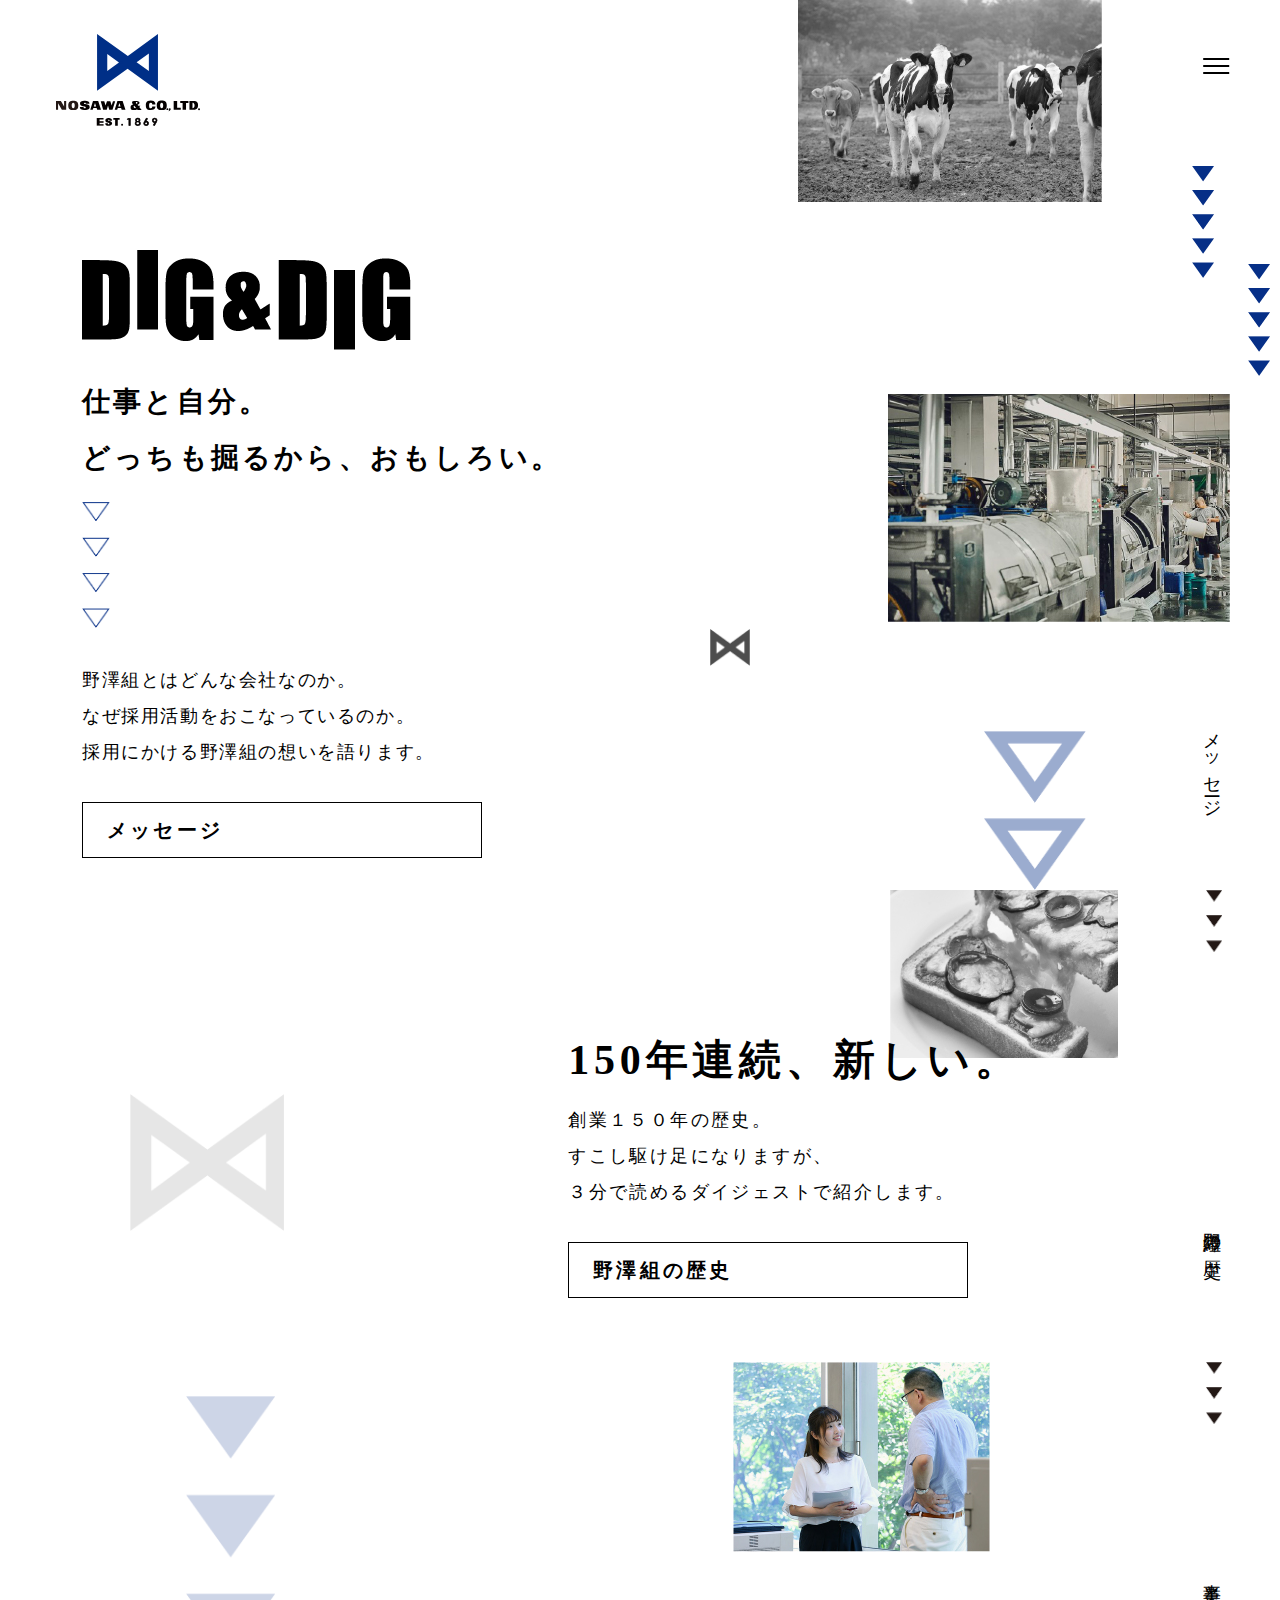
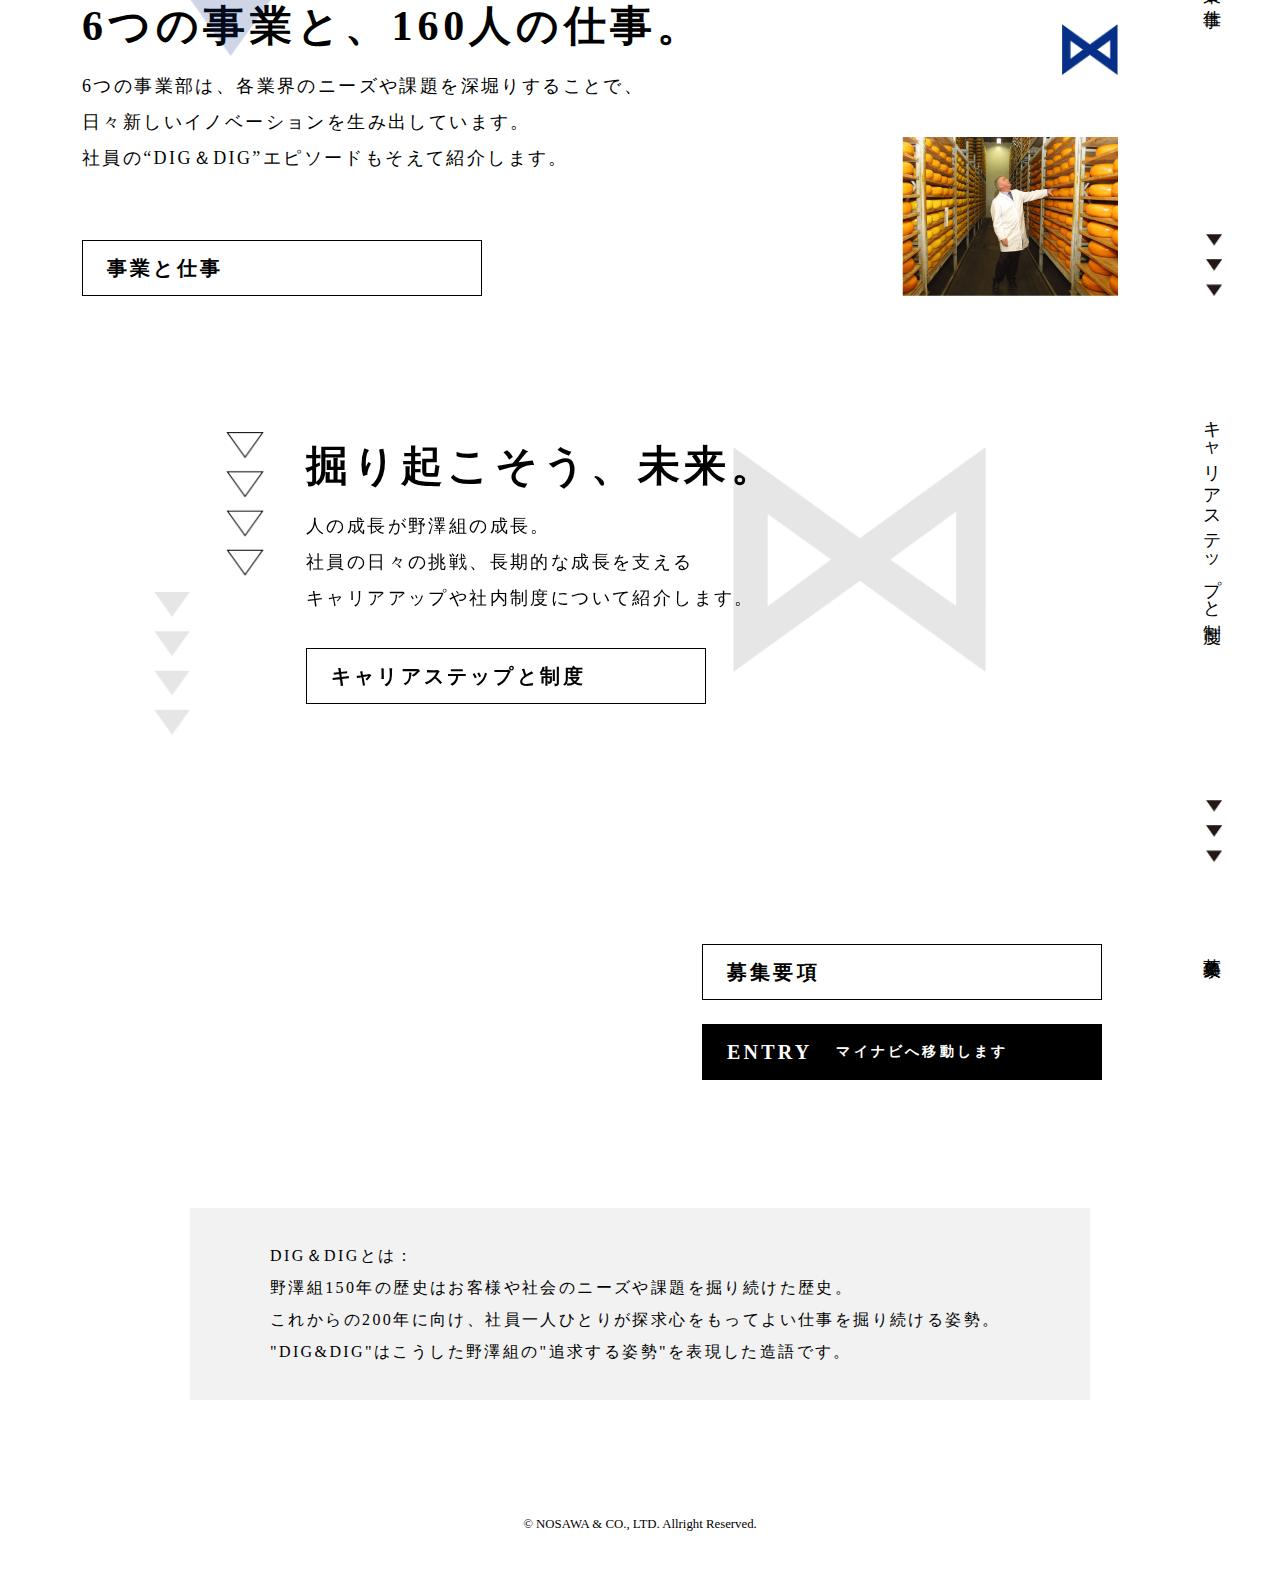
==== commit 979db514: "共通：ヘッダーメニューのクリックエリア修正（pc、sp）、メッセージ：余白修正（sp）" ====
--- a/index.html
+++ b/index.html
@@ -36,10 +36,10 @@
 
 	<!-- CSS読み込み -->
 	<link rel="stylesheet" type="text/css" href="./style.css">
-	<link rel="stylesheet" type="text/css" href="./css/desktop.css?20201201" media="screen and (min-width: 768px)">
-	<link rel="stylesheet" type="text/css" href="./css/tab.css?20201201"
+	<link rel="stylesheet" type="text/css" href="./css/desktop.css?20201208" media="screen and (min-width: 768px)">
+	<link rel="stylesheet" type="text/css" href="./css/tab.css?20201208"
 		media="screen and (min-width: 768px) and (max-width: 1025px)">
-	<link rel="stylesheet" type="text/css" href="./css/smart.css?20201201" media="screen and (max-width: 767px)">
+	<link rel="stylesheet" type="text/css" href="./css/smart.css?20201208" media="screen and (max-width: 767px)">
 	<!-- CSS読み込み -->
 
 	<!-- JS読み込み -->
@@ -73,13 +73,13 @@
 			<nav>
 				<ul>
 					<li><a href="./">TOP</a></li>
-					<li><a href="#">メッセージ</a></li>
-					<li><a href="#">野澤組の歴史</a></li>
+					<li><a href="./message.html">メッセージ</a></li>
+					<li><a href="./history.html">野澤組の歴史</a></li>
 					<li class="menu">
-						<a href="#">事業と仕事</a>
+						<a href="./business_work.html">事業と仕事</a>
 						<ul class="link_wrap">
 							<li><a href="#">食品部</a></li>
-							<li><a href="#">開発部</a></li>
+							<li><a href="./development.html">開発部</a></li>
 							<li><a href="#">畜産部</a></li>
 							<li><a href="#">機械部</a></li>
 							<li><a href="#">繊維部</a></li>
@@ -111,7 +111,7 @@
 						</div>
 						<div class="txt">
 							<div class="txt_in">
-								<h2><img src="./images/top/top01_txt01.png" alt="DIG&DIG"></h2>
+								<h2><img src="./images/top/top01_txt01.png" alt="DIG & DIG"></h2>
 								<h3>
 									仕事と自分。<br>
 									どっちも掘るから、おもしろい。
@@ -130,7 +130,7 @@
 									採用にかける野澤組の想いを語ります。
 								</p>
 								<div class="btn">
-									<a href="#">メッセージ</a>
+									<a href="./message.html">メッセージ</a>
 								</div>
 								<div class="fig fig02 rellax" data-rellax-speed="-2">
 									<img src="./images/top/top01_fig02.png">
@@ -175,7 +175,7 @@
 								３分で読めるダイジェストで紹介します。
 							</p>
 							<div class="btn">
-								<a href="#">野澤組の歴史</a>
+								<a href="./history.html">野澤組の歴史</a>
 							</div>
 						</div>
 
@@ -216,7 +216,7 @@
 								社員の“DIG＆DIG”エピソードも<br class="is_sp">そえて紹介します。
 							</p>
 							<div class="btn">
-								<a href="#">事業と仕事</a>
+								<a href="./business_work.html">事業と仕事</a>
 							</div>
 							<div class="fig fig02 rellax" data-rellax-speed="-2">
 								<img src="./images/top/top03_fig01.png">
@@ -328,7 +328,7 @@
 	<script src="./js/ofi.min.js" defer></script>
 	<script src="./js/picturefill.min.js" defer></script>
 	<script type="text/javascript" src="./js/rellax.min.js"></script>
-	<script type="text/javascript" src="./js/myscript.js?20201201" defer></script>
+	<script type="text/javascript" src="./js/myscript.js?20201208" defer></script>
 	<!-- JS読み込み -->
 
 </body>
--- a/css/desktop.css
+++ b/css/desktop.css
@@ -327,6 +327,7 @@
 
 .menu_open{
 	width: 4rem;
+	height: 4rem;
 	position: relative;
 	cursor: pointer;
 	z-index: 50002;
@@ -350,7 +351,6 @@
 
 /* ▼▼▼▼▼▼▼▼▼▼▼▼▼▼ フッター ▼▼▼▼▼▼▼▼▼▼▼▼▼▼ */
 footer{
-	margin-top: 4rem;
 	padding: 3rem 0 2rem;
 }
 footer .copyright{
@@ -633,7 +633,7 @@
 
 /* ▼▼▼▼▼▼▼▼▼▼▼▼▼▼ トップ05 ▼▼▼▼▼▼▼▼▼▼▼▼▼▼ */
 .top05{
-	padding: 4rem 0 0;
+	padding: 4rem 0;
 }
 .top05 .box{
 	position: relative;
@@ -681,6 +681,7 @@
 /* ▼▼▼▼▼▼▼▼▼▼▼▼▼▼ 下層共通 ▼▼▼▼▼▼▼▼▼▼▼▼▼▼ */
 .lower_top{
 	margin-top: 8rem;
+	padding-bottom: 4rem;
 }
 .lower_top .page_name{
 	position: relative;
@@ -903,74 +904,943 @@
 }
 /* ▲▲▲▲▲▲▲▲▲▲▲▲▲▲ career_system01 ▲▲▲▲▲▲▲▲▲▲▲▲▲▲ */
 
+/* ▼▼▼▼▼▼▼▼▼▼▼▼▼▼ business_work01 ▼▼▼▼▼▼▼▼▼▼▼▼▼▼ */
+.business_work01{
+	background: url(../images/business_work/business_work01_back.png) center 20% / 1920px auto no-repeat;
+	padding: 0 0 28rem;
+}
+.business_work01 .txt{
+	margin-top: 0.5rem;
+}
+.business_work01 .txt p{
+	font-size: 1.125rem;
+	letter-spacing: 0.2rem;
+}
+.business_work01 .triangle{
+	width: 700px;
+	height: 5rem;
+	margin: 6rem auto 8rem;
+	display: flex;
+	justify-content: space-between;
+	align-items: flex-start;
+}
+.business_work01 .triangle .item{
+	width: 0;
+	height: 0;
+	border-style: solid;
+	border-width: 1.2rem 0.9rem 0 0.9rem;
+	border-color: #231815 transparent transparent transparent;
+}
+.business_work01 .triangle .item:nth-of-type(even){
+	margin-top: auto;
+}
+.business_work01 .links{
+	display: flex;
+	flex-direction: column;
+	align-items: flex-start;
+	justify-content: flex-start;
+}
+.business_work01 a{
+	margin-top: 4rem;
+	transition: .3s;
+}
+.business_work01 a:first-of-type{
+	margin: 0 0 0 4rem;
+}
+.business_work01 a:nth-of-type(2){
+	margin-left: auto;
+	margin-right: -3rem;
+}
+.business_work01 a:nth-of-type(4){ margin-left: -5rem; }
+.business_work01 a:nth-of-type(5){
+	margin-left: auto;
+	margin-right: -4rem;
+}
+.business_work01 a:nth-of-type(6){ margin-left: 3rem; }
+.business_work01 a span{
+	position: relative;
+	display: inline-block;
+	color: #fff;
+	z-index: 2;
+	padding: 0 1rem;
+}
+.business_work01 a .en{
+	font-size: 6.25rem;
+	line-height: 1;
+}
+.business_work01 a span::before{
+	position: absolute;
+	content: '';
+	bottom: 0;
+	left: 0;
+	width: 0;
+	height: 40%;
+	background: #002f87;
+	z-index: -1;
+}
+.business_work01 a .en::before{
+	transition: .3s cubic-bezier(0.075, 0.82, 0.165, 1);
+}
+.business_work01 a .ja::before{
+	transition: .3s cubic-bezier(0.075, 0.82, 0.165, 1) .15s;
+}
+.business_work01 a:hover span::before{
+	width: 100%;
+}
+.business_work01 a .ja{
+	font-size: 1.5rem;
+	letter-spacing: 0.15rem;
+	margin-left: 0.75rem;
+}
+/* ▲▲▲▲▲▲▲▲▲▲▲▲▲▲ business_work01 ▲▲▲▲▲▲▲▲▲▲▲▲▲▲ */
+
+/* ▼▼▼▼▼▼▼▼▼▼▼▼▼▼ message01 ▼▼▼▼▼▼▼▼▼▼▼▼▼▼ */
+.message01 .box{
+	position: relative;
+	display: flex;
+	flex-direction: column;
+	align-items: flex-start;
+	justify-content: flex-start;
+}
+.message01 .logo{
+	width: 20rem;
+	margin: -1rem 0 6rem;
+}
+.message01 .txt{
+	position: relative;
+	background: #fff;
+	padding: 3rem 2.5rem;
+	z-index: 4;
+}
+.message01 .txt01{
+	width: 660px;
+}
+.message01 .txt02{
+	width: 710px;
+	margin: 10rem 0 0 auto;
+}
+.message01 .txt h3{
+	font-size: 1.75rem;
+	font-weight: 600;
+	letter-spacing: 0.2rem;
+	margin-bottom: 1.5rem;
+}
+.message01 .txt p{
+	font-size: 1.125rem;
+	line-height: 3;
+	letter-spacing: 0.1rem;
+}
+.message01 .txt p + p{
+	margin-top: 3rem;
+}
+.message01 .img{ position: absolute; }
+.message01 .img01{
+	top: 0;
+	right: 0;
+	max-width: 53rem;
+	width: 55%;
+	z-index: 3;
+}
+.message01 img{
+	width: 100%;
+	height: auto;
+}
+.message01 .img02{
+	width: 19.5rem;
+	top: 47rem;
+	right: 2.5rem;
+	z-index: 3;
+}
+.message01 .img03{
+	width: 34rem;
+	top: 64rem;
+	left: -6rem;
+}
+.message01 .img04{
+	width: 19rem;
+	top: 116rem;
+	left: 0;
+	z-index: 3;
+}
+.message01 .img05{
+	width: 27rem;
+	top: 135rem;
+	right: -6rem;
+	z-index: 3;
+}
+.message01 .txt03{
+	margin: 23rem auto 0;
+}
+.message01 .txt03 p{
+	text-align: center;
+	font-size: 1.75rem;
+	line-height: 3;
+	letter-spacing: 0.2rem;
+}
+.message01 .logo_wrap{
+	width: 22rem;
+	text-align: center;
+	margin: 5rem auto 0;
+}
+.message01 .logo_wrap .logo02{
+	margin-bottom: 1.25rem;
+}
+.message01 .logo_wrap p{
+	font-size: 1.25rem;
+	letter-spacing: 0.2rem;
+}
+
+.message01 .fig01{
+	width: 92%;
+	top: 0rem;
+	left: 0;
+	z-index: 2;
+}
+.message01 .fig02{
+	width: 7rem;
+	top: 60rem;
+	right: -4rem;
+	z-index: 2;
+}
+.message01 .fig03{
+	width: 17rem;
+	top: 83rem;
+	left: -2.5rem;
+	z-index: 2;
+}
+.message01 .fig04{
+	width: 100%;
+	top: 84rem;
+	left: 0;
+	z-index: 2;
+}
+.message01 .fig05{
+	width: 11rem;
+	top: 138rem;
+	left: -4rem;
+	z-index: 2;
+}
+.message01 .fig06{
+	width: 4.5rem;
+	top: 152rem;
+	right: -1.5rem;
+	z-index: 2;
+}
+/* ▲▲▲▲▲▲▲▲▲▲▲▲▲▲ message01 ▲▲▲▲▲▲▲▲▲▲▲▲▲▲ */
+
+/* ▼▼▼▼▼▼▼▼▼▼▼▼▼▼ history01 ▼▼▼▼▼▼▼▼▼▼▼▼▼▼ */
+.history01 .box{
+	position: relative;
+}
+.history01 .ttl_wrap{
+	display: flex;
+	flex-direction: column;
+	align-items: center;
+	justify-content: flex-start;
+}
+.history01 .ttl_wrap .ttl{
+	text-align: left;
+	line-height: 1.6;
+}
+.history01 .ttl_wrap .ttl span{
+	display: block;
+	font-size: 1.75rem;
+	font-weight: 600;
+	letter-spacing: 0.1rem;
+}
+.history01 .years{
+	position: absolute;
+	top: -2rem;
+	right: -100px;
+	font-size: 8.475rem;
+	line-height: 1;
+	white-space: nowrap;
+}
+.history01 .history_box{
+	margin-top: 8rem;
+	width: 1080px;
+}
+.history01 .history_box .img{
+	position: relative;
+	display: block;
+	margin-top: -0.03rem;
+}
+.history01 .history_box .img:first-of-type::after{
+	position: absolute;
+	content: '';
+	width: 1.1px;
+	height: 450px;
+	top: -449px;
+	left: 7.7rem;
+	background: #231815;
+}
+.history01 .history_box .img:last-of-type::after{
+	position: absolute;
+	content: '';
+	width: 1.1px;
+	height: 450px;
+	bottom: -449px;
+	right: 23.45rem;
+	background: #231815;
+}
+.history01 .history_box .img::before{
+	position: absolute;
+	content: '';
+	top: 0.7rem;
+	width: 0;
+	height: 0;
+	border-style: solid;
+	border-width: 1rem 0.75rem 0 0.75rem;
+	border-color: #000 transparent transparent transparent;
+	opacity : 0;
+	transform : translateY(20px);
+	transition : .5s ease;
+}
+.fadein{
+	opacity : 0;
+	transform : translateY(20px);
+	transition : .5s ease;
+}
+.history01 .history_box .img.active::before{
+	opacity : 1;
+	transform : translateY(0);
+}
+.history01 .history_box .img.left::before{ left: 6.95rem; }
+.history01 .history_box .img.left02::before{ left: 14.7rem; }
+.history01 .history_box .img.right::before{ right: 6.95rem; }
+.history01 .history_box .img.right02::before{ right: 22.7rem; }
+.history01 .history_box .img.tri_top01::before{ top: 7rem; }
+.history01 .history_box .img.tri_top02::before{ top: 8.6rem; }
+.history01 .history_box .img.tri_top03::before{ top: 4.3rem; }
+.history01 .history_box .img.tri_top04::before{ top: 0.3rem; }
+.history01 .history_box .img.tri_top05::before{ top: 0.5rem; }
+.history01 .history_box .img.tri_top06::before{ top: 0.8rem; }
+.history01 .history_box .img.tri01::before{
+	transform: rotate(-45deg);
+	top: 4.2rem;
+	left: 12.3rem;
+}
+.history01 .history_box .img.tri02::before{
+	transform: rotate(-45deg);
+	top: 3rem;
+	left: 40.4rem;
+}
+.history01 .history_box .img.tri03::before{
+	transform: rotate(45deg);
+	top: 5.6rem;
+	right: 12.6rem;
+}
+.history01 .history_box .img.tri04::before{
+	transform: rotate(45deg);
+	top: 3.5rem;
+	right: 32.6rem;
+}
+.history01 .history_box .img.tri05::before{
+	transform: rotate(-45deg);
+	top: 7.5rem;
+	left: 22.6rem;
+}
+.history01 .history_box .img img{
+	width: 100%;
+	height: auto;
+}
+
+.history01 .fig{
+	position: absolute;
+	z-index: -1;
+}
+.history01 .fig01{
+	right: 14rem;
+	width: 1.7rem;
+	animation: historyUpdown01 12s linear infinite;
+}
+.history01 .fig02{
+	right: -1rem;
+	width: 5.5rem;
+	animation: historyUpdown02 15s linear infinite;
+}
+.history01 .fig03{
+	left: 14rem;
+	width: 3.7rem;
+	animation: historyUpdown03 12s linear infinite;
+}
+.history01 .fig04{
+	right: 17rem;
+	width: 2.6rem;
+	animation: historyUpdown04 12s linear infinite;
+}
+.history01 .fig05{
+	right: -8rem;
+	width: 2.4rem;
+	animation: historyUpdown05 12s linear infinite;
+}
+.history01 .fig06{
+	left: 5rem;
+	width: 2.3rem;
+	animation: historyUpdown06 12s linear infinite;
+}
+.history01 .fig07{
+	right: 22rem;
+	width: 2.5rem;
+	animation: historyUpdown07 12s linear infinite;
+}
+.history01 .fig08{
+	left: 7rem;
+	width: 1.7rem;
+	animation: historyUpdown08 12s linear infinite;
+}
+.history01 .fig09{
+	right: -13rem;
+	width: 7rem;
+	animation: historyUpdown09 15s linear infinite;
+}
+.history01 .fig10{
+	right: 10rem;
+	width: 2.4rem;
+	animation: historyUpdown10 12s linear infinite;
+}
+.history01 .fig11{
+	left: 8rem;
+	width: 4.2rem;
+	animation: historyUpdown11 14s linear infinite;
+}
+.history01 .fig12{
+	right: 6rem;
+	width: 4.4rem;
+	animation: historyUpdown12 15s linear infinite;
+}
+.history01 .fig13{
+	right: -2rem;
+	width: 1.7rem;
+	animation: historyUpdown13 12s linear infinite;
+}
+.history01 .fig14{
+	right: 0;
+	width: 13.5rem;
+	animation: historyUpdown14 16s linear infinite;
+}
+
+@keyframes historyUpdown01{
+	0%{
+		top: 8rem;
+		transform: rotate(0);
+	}
+	50%{
+		top: 16rem;
+		transform: rotate(180deg);
+	}
+	100%{
+		top: 8rem;
+		transform: rotate(360deg);
+	}
+}
+@keyframes historyUpdown02{
+	0%{
+		top: 42rem;
+		transform: rotate(0);
+	}
+	50%{
+		top: 54rem;
+		transform: rotate(180deg);
+	}
+	100%{
+		top: 42rem;
+		transform: rotate(360deg);
+	}
+}
+@keyframes historyUpdown03{
+	0%{
+		top: 62rem;
+		transform: rotate(0);
+	}
+	50%{
+		top: 70rem;
+		transform: rotate(180deg);
+	}
+	100%{
+		top: 62rem;
+		transform: rotate(360deg);
+	}
+}
+@keyframes historyUpdown04{
+	0%{
+		top: 112rem;
+		transform: rotate(0);
+	}
+	50%{
+		top: 120rem;
+		transform: rotate(180deg);
+	}
+	100%{
+		top: 112rem;
+		transform: rotate(360deg);
+	}
+}
+@keyframes historyUpdown05{
+	0%{
+		top: 130rem;
+		transform: rotate(0);
+	}
+	50%{
+		top: 138rem;
+		transform: rotate(180deg);
+	}
+	100%{
+		top: 130rem;
+		transform: rotate(360deg);
+	}
+}
+@keyframes historyUpdown06{
+	0%{
+		top: 166rem;
+		transform: rotate(0);
+	}
+	50%{
+		top: 174rem;
+		transform: rotate(180deg);
+	}
+	100%{
+		top: 166rem;
+		transform: rotate(360deg);
+	}
+}
+@keyframes historyUpdown07{
+	0%{
+		top: 192rem;
+		transform: rotate(0);
+	}
+	50%{
+		top: 200rem;
+		transform: rotate(180deg);
+	}
+	100%{
+		top: 192rem;
+		transform: rotate(360deg);
+	}
+}
+@keyframes historyUpdown08{
+	0%{
+		top: 230rem;
+		transform: rotate(0);
+	}
+	50%{
+		top: 238rem;
+		transform: rotate(180deg);
+	}
+	100%{
+		top: 230rem;
+		transform: rotate(360deg);
+	}
+}
+@keyframes historyUpdown09{
+	0%{
+		top: 252rem;
+		transform: rotate(0);
+	}
+	50%{
+		top: 264rem;
+		transform: rotate(180deg);
+	}
+	100%{
+		top: 252rem;
+		transform: rotate(360deg);
+	}
+}
+@keyframes historyUpdown10{
+	0%{
+		top: 290rem;
+		transform: rotate(0);
+	}
+	50%{
+		top: 298rem;
+		transform: rotate(180deg);
+	}
+	100%{
+		top: 290rem;
+		transform: rotate(360deg);
+	}
+}
+@keyframes historyUpdown11{
+	0%{
+		top: 310rem;
+		transform: rotate(0);
+	}
+	50%{
+		top: 318rem;
+		transform: rotate(180deg);
+	}
+	100%{
+		top: 310rem;
+		transform: rotate(360deg);
+	}
+}
+@keyframes historyUpdown12{
+	0%{
+		top: 352rem;
+		transform: rotate(0);
+	}
+	50%{
+		top: 360rem;
+		transform: rotate(180deg);
+	}
+	100%{
+		top: 352rem;
+		transform: rotate(360deg);
+	}
+}
+@keyframes historyUpdown13{
+	0%{
+		top: 372rem;
+		transform: rotate(0);
+	}
+	50%{
+		top: 380rem;
+		transform: rotate(180deg);
+	}
+	100%{
+		top: 372rem;
+		transform: rotate(360deg);
+	}
+}
+@keyframes historyUpdown14{
+	0%{
+		top: 398rem;
+		transform: rotate(0);
+	}
+	50%{
+		top: 416rem;
+		transform: rotate(180deg);
+	}
+	100%{
+		top: 398rem;
+		transform: rotate(360deg);
+	}
+}
+
+/* .history01 .history_wrap{
+	margin-top: 6rem;
+}
+.history01 .history{
+	position: relative;
+	padding-top: 4rem;
+}
+.history01 .history:first-of-type{
+	padding-top: 0;
+}
+.history01 .history:last-of-type{
+	padding-bottom: 4rem;
+}
+.history01 .history.diagonal{
+	transform: skewX(45deg);
+	transform-origin: left top;
+	overflow: hidden;
+}
+.history01 .history::before{
+	position: absolute;
+	content: '';
+	top: 0;
+	left: 0;
+	width: 1px;
+	height: 100%;
+	background: #000;
+}
+.history01 .history:first-of-type::before{
+	top: -300%;
+	left: 0;
+	width: 1px;
+	height: 600%;
+	background: #000;
+}
+.history01 .history.diagonal::before{
+	transform: skewX(-45deg) rotate(-45deg);
+	transform-origin: left top;
+	height: 200%;
+}
+.history01 .history .year{
+	position: absolute;
+	display: block;
+	top: 4.4rem;
+	right: 100%;
+	width: 4rem;
+	margin-right: 1.5rem;
+	text-align: right;
+	font-size: 1.25rem;
+}
+.history01 .history.diagonal .year{
+	transform: skewX(-45deg) rotate(-45deg);
+}
+.history01 .history:first-of-type .year{
+	top: 0.4rem;
+}
+.history01 .history .triangle{
+	position: absolute;
+	top: 5.2rem;
+	left: -0.75rem;
+	width: 0;
+	height: 0;
+	border-style: solid;
+	border-width: 1rem 0.75rem 0 0.75rem;
+	border-color: #000 transparent transparent transparent;
+}
+.history01 .history:first-of-type .triangle{
+	top: 1.2rem;
+}
+.history01 .history.diagonal .triangle{
+	transform: skewX(-45deg) rotate(-45deg);
+}
+.history01 .history .txt{
+	padding-left: 3rem;
+}
+.history01 .history h3{
+	font-size: 1.75rem;
+	font-weight: 600;
+	line-height: 1.8;
+	letter-spacing: 0.2rem;
+	margin-bottom: 1rem;
+}
+.history01 .history p{
+	letter-spacing: 0.1rem;
+	padding-left: 2rem;
+}
+.history01 .history.diagonal h3{
+	transform: skewX(-45deg);
+}
+.history01 .history.diagonal p span{
+	display: block;
+	transform: skewX(-45deg);
+} */
+/* ▲▲▲▲▲▲▲▲▲▲▲▲▲▲ history01 ▲▲▲▲▲▲▲▲▲▲▲▲▲▲ */
+
+/* ▼▼▼▼▼▼▼▼▼▼▼▼▼▼ development01 ▼▼▼▼▼▼▼▼▼▼▼▼▼▼ */
+.development main{
+	margin: auto;
+	width: 100%;
+	height: auto;
+	background-color: #fff;
+	background-image:
+		repeating-linear-gradient(to bottom,
+				transparent 12px,
+				rgba(203, 202, 200, 0.3) 13px, rgba(203, 202, 200, 0.3) 13px,
+				transparent 14px, transparent 25px,
+				rgba(203, 202, 200, 0.3) 26px, rgba(203, 202, 200, 0.3) 26px,
+				transparent 27px, transparent 38px,
+				rgba(203, 202, 200, 0.3) 39px, rgba(203, 202, 200, 0.3) 39px,
+				transparent 40px, transparent 51px,
+				rgba(203, 202, 200, 0.3) 52px, rgba(203, 202, 200, 0.3) 52px,
+				transparent 53px, transparent 64px,
+				rgba(203, 202, 200, 0.3) 65px, rgba(203, 202, 200, 0.3) 65px),
+
+		repeating-linear-gradient(to right,
+				transparent 12px,
+				rgba(203, 202, 200, 0.3) 13px, rgba(203, 202, 200, 0.3) 13px,
+				transparent 14px, transparent 25px,
+				rgba(203, 202, 200, 0.3) 26px, rgba(203, 202, 200, 0.3) 26px,
+				transparent 27px, transparent 38px,
+				rgba(203, 202, 200, 0.3) 39px, rgba(203, 202, 200, 0.3) 39px,
+				transparent 40px, transparent 51px,
+				rgba(203, 202, 200, 0.3) 52px, rgba(203, 202, 200, 0.3) 52px,
+				transparent 53px, transparent 64px,
+				rgba(203, 202, 200, 0.3) 65px, rgba(203, 202, 200, 0.3) 65px);
+}
+.development01{
+	padding: 8rem 0 6rem;
+}
+.development01 .box{
+	position: relative;
+	padding-left: 3rem;
+}
+.development01 h1{
+	display: flex;
+	align-items: center;
+	font-size: 3.25rem;
+	margin-bottom: 1rem;
+}
+.development01 h1 span{
+	font-size: 1.5rem;
+	font-family: "游明朝", YuMincho, "ヒラギノ明朝 ProN W3", "Hiragino Mincho ProN", "HG明朝E", "ＭＳ Ｐ明朝", "ＭＳ 明朝", serif;
+	font-weight: 600;
+	letter-spacing: 0.2rem;
+	margin-left: 1rem;
+}
+.development01 h2{
+	position: absolute;
+	font-size: 1.75rem;
+	font-weight: 600;
+	letter-spacing: 0.2rem;
+	white-space: nowrap;
+	top: -3rem;
+	right: 1rem;
+	-ms-writing-mode: tb-rl;
+	-webkit-writing-mode: vertical-rl;
+	writing-mode: vertical-rl;
+}
+.development01 .txt01{
+	width: 950px;
+	padding-left: 3rem;
+}
+.development01 .txt01 p{
+	font-size: 1.125rem;
+	letter-spacing: 0.2rem;
+}
+.development01 .fig01{
+	width: 2rem;
+	margin: 5rem auto 4rem;
+}
+
+.development01 .item{
+	display: flex;
+	align-items: center;
+	justify-content: space-between;
+	margin-top: 4rem;
+}
+.development01 .item:first-of-type{
+	margin-top: 0;
+}
+.development01 .item .img{
+	width: 31%;
+}
+.development01 .item .img img{
+	width: 100%;
+	height: auto;
+}
+.development01 .item .txt02{
+	width: 65%;
+}
+.development01 .item .txt02 h3{
+	font-size: 1.5rem;
+	font-weight: 600;
+	letter-spacing: 0.2rem;
+	margin-bottom: 1rem;
+}
+/* ▲▲▲▲▲▲▲▲▲▲▲▲▲▲ development01 ▲▲▲▲▲▲▲▲▲▲▲▲▲▲ */
+
+/* ▼▼▼▼▼▼▼▼▼▼▼▼▼▼ development02 ▼▼▼▼▼▼▼▼▼▼▼▼▼▼ */
+.development02 .box{
+	background: #d8d8d8;
+	margin: 0 -2rem;
+	padding: 2.5rem 4rem 3.5rem;
+}
+.development02 h2{
+	font-size: 1.5rem;
+	font-weight: 600;
+	letter-spacing: 0.2rem;
+	text-align: center;
+	margin-bottom: 2.5rem;
+}
+.development02 .item{
+	display: flex;
+	justify-content: space-between;
+}
+.development02 .item .txt{
+	width: 63%;
+}
+.development02 .item .txt .inner{
+	margin-top: 2.5rem;
+}
+.development02 .item .txt .inner:first-of-type{
+	margin-top: 0;
+}
+.development02 .item .txt .inner h3{
+	font-size: 1.75rem;
+	font-weight: 600;
+	letter-spacing: 0.2rem;
+	margin-bottom: 0.5rem;
+}
+.development02 .item .txt .inner p{
+	letter-spacing: 0.1rem;
+}
+
+.development02 .item .img{
+	width: 34%;
+}
+.development02 .item .img img{
+	width: 100%;
+	height: auto;
+}
+/* ▲▲▲▲▲▲▲▲▲▲▲▲▲▲ development02 ▲▲▲▲▲▲▲▲▲▲▲▲▲▲ */
+
+/* ▼▼▼▼▼▼▼▼▼▼▼▼▼▼ development02 ▼▼▼▼▼▼▼▼▼▼▼▼▼▼ */
+.development03{
+	padding: 6rem 0;
+}
+.development03 h2{
+	font-size: 1.5rem;
+	font-weight: 600;
+	letter-spacing: 0.2rem;
+	text-align: center;
+	margin-bottom: 2.5rem;
+}
+.development03 .main_item{
+	display: flex;
+	align-items: center;
+	justify-content: center;
+	margin-bottom: 5rem;
+}
+.development03 .main_item .img{
+	width: 13rem;
+}
+.development03 .main_item .txt{
+	margin-left: 2rem;
+}
+.development03 .main_item .txt h3{
+	font-size: 1.75rem;
+	font-weight: 600;
+	letter-spacing: 0.2rem;
+	margin-bottom: 1rem;
+}
+.development03 .main_item .txt p{
+	font-size: 1.125rem;
+	letter-spacing: 0.1rem;
+}
+.development03 .main_item .txt p span{
+	margin-right: 1rem;
+}
+.development03 .main_item .txt p span:last-of-type{
+	margin-right: 0;
+}
+.development03 .item{
+	display: flex;
+	justify-content: space-between;
+	margin-top: 4rem;
+}
+.development03 .item .txt{
+	width: 70%;
+}
+.development03 .item .txt h4{
+	font-size: 1.5rem;
+	font-weight: 600;
+	letter-spacing: 0.2rem;
+	margin-bottom: 1rem;
+}
+.development03 .item .txt p{
+	letter-spacing: 0.1rem;
+}
+.development03 .item .img{
+	width: 27%;
+}
+.development03 .item .img img{
+	width: 100%;
+	height: auto;
+}
+.development03 .bottom_item{
+	margin-top: 5rem;
+}
+.development03 .bottom_item .fig01{
+	width: 6.5rem;
+	margin: 0 auto 1.25rem;
+}
+.development03 .bottom_item .logo{
+	width: 18rem;
+	margin: 0 auto;
+}
+.development03 .bottom_item img{
+	width: 100%;
+	height: auto;
+}
+/* ▲▲▲▲▲▲▲▲▲▲▲▲▲▲ development03 ▲▲▲▲▲▲▲▲▲▲▲▲▲▲ */
+
 /* ▼▼▼▼▼▼▼▼▼▼▼▼▼▼ IE対策 ▼▼▼▼▼▼▼▼▼▼▼▼▼▼ */
 @media all and (-ms-high-contrast: none) {
 
 }
-/* ▲▲▲▲▲▲▲▲▲▲▲▲▲▲ IE対策 ▲▲▲▲▲▲▲▲▲▲▲▲▲▲ */
-
-
-
-
-
-
-
-
-
-
-
-
-
-
-
-
-
-
-
-
-
-
-
-
-
-
-
-/* ▼▼▼▼▼▼▼▼▼▼▼▼▼▼ プライバシーポリシー01 ▼▼▼▼▼▼▼▼▼▼▼▼▼▼ */
-.privacypolicy01 .box{
-	max-width: 800px;
-	width: 100%;
-	margin: 0 auto;
-}
-.privacypolicy01 .box h1{
-	font-size: 2rem;
-	text-align: center;
-	margin: 0 0 2rem;
-}
-.privacypolicy01 .box h2{
-	font-size: 1.5rem;
-	margin: 3rem 0 1rem;
-}
-.privacypolicy01 .box ol{
-	margin: 1rem 0 1rem 2rem;
-}
-.privacypolicy01 .box ol li{
-	list-style: decimal;
-	margin: 0.5rem 0;
-}
-.privacypolicy01 .box ul{
-	margin: 1rem 0 1rem 2rem;
-}
-.privacypolicy01 .box ul li{
-	list-style: disc;
-}
-.privacypolicy01 .box ul li ol{
-	margin: 0rem 0 1.5rem 2rem;
-}
-.privacypolicy01 .box ul li ol li{
-	list-style: decimal;
-}
-.privacypolicy01 .box .right{
-	text-align: right;
-}
-/* ▲▲▲▲▲▲▲▲▲▲▲▲▲▲ プライバシーポリシー01 ▲▲▲▲▲▲▲▲▲▲▲▲▲▲ */
-
+/* ▲▲▲▲▲▲▲▲▲▲▲▲▲▲ IE対策 ▲▲▲▲▲▲▲▲▲▲▲▲▲▲ */--- a/css/smart.css
+++ b/css/smart.css
@@ -23,6 +23,7 @@
 	width: 100%;
 	height: 100%;
 	margin-top: 10rem;
+	overflow: hidden;
 }
 #wrapper.lower{
 	margin-top: 6rem;
@@ -161,19 +162,19 @@
 	display: flex;
 	align-items: flex-start;
 	justify-content: space-between;
-	padding: 1.5rem 0;
+	/* padding: 1.5rem 0; */
 	transition: .3s;
 }
 .header_in .logo{
 	width: 7rem;
-	margin: 1.5rem 0 0 50%;
+	margin: 2.5rem 0 0 50%;
 	transform: translateX(-50%);
 	transition: .3s;
 }
 header.active .header_in .logo,
 .lower header .header_in .logo{
 	width: 4.5rem;
-	margin: -0.5rem 0 0;
+	margin: 1rem 0 0;
 	transform: translateX(1.5rem);
 }
 .header_in .logo a{
@@ -246,6 +247,8 @@
 
 .menu_open{
 	width: 3rem;
+	height: 3rem;
+	display: flex;
 	position: relative;
 	z-index: 50002;
 }
@@ -268,8 +271,7 @@
 
 /* ▼▼▼▼▼▼▼▼▼▼▼▼▼▼ フッター ▼▼▼▼▼▼▼▼▼▼▼▼▼▼ */
 footer{
-	margin-top: 1rem;
-	padding: 3rem 0 2rem;
+	padding: 2rem 0;
 }
 footer .copyright{
 	font-size: 0.8rem;
@@ -522,7 +524,7 @@
 
 /* ▼▼▼▼▼▼▼▼▼▼▼▼▼▼ トップ05 ▼▼▼▼▼▼▼▼▼▼▼▼▼▼ */
 .top05{
-	padding: 2rem 0 0;
+	padding: 2rem 0;
 }
 .top05 .box{
 	position: relative;
@@ -589,7 +591,7 @@
 
 /* ▼▼▼▼▼▼▼▼▼▼▼▼▼▼ recruit01 ▼▼▼▼▼▼▼▼▼▼▼▼▼▼ */
 .recruit01{
-	padding: 2rem 0.25rem 0;
+	padding: 2rem 0.25rem;
 }
 .recruit01 table{
 	width: 100%;
@@ -644,7 +646,7 @@
 
 /* ▼▼▼▼▼▼▼▼▼▼▼▼▼▼ career_system01 ▼▼▼▼▼▼▼▼▼▼▼▼▼▼ */
 .career_system01{
-	padding: 1.5rem 0.25rem 2rem;
+	padding: 1.5rem 0.25rem 4rem;
 }
 .career_system01 .box{
 	margin-top: 2.5rem;
@@ -789,45 +791,769 @@
 }
 /* ▲▲▲▲▲▲▲▲▲▲▲▲▲▲ career_system01 ▲▲▲▲▲▲▲▲▲▲▲▲▲▲ */
 
-/* ▼▼▼▼▼▼▼▼▼▼▼▼▼▼ プライバシーポリシー01 ▼▼▼▼▼▼▼▼▼▼▼▼▼▼ */
-.privacypolicy01 .box{
+/* ▼▼▼▼▼▼▼▼▼▼▼▼▼▼ business_work01 ▼▼▼▼▼▼▼▼▼▼▼▼▼▼ */
+.business_work01{
+	background: url(../images/business_work/business_work01_back.png) 60% bottom / 767px auto no-repeat;
+	padding: 0 0 16rem;
+}
+.business_work01 .txt{
+	margin-top: 1rem;
+}
+.business_work01 .txt p{
+	letter-spacing: 0.1rem;
+}
+.business_work01 .triangle{
+	width: 100%;
+	height: 2.5rem;
+	margin: 2.75rem 0 3.75rem;
+	padding: 0 0.5rem;
+	display: flex;
+	justify-content: space-between;
+	align-items: flex-start;
+}
+.business_work01 .triangle .item{
+	width: 0;
+	height: 0;
+	border-style: solid;
+	border-width: 0.7rem 0.6rem 0 0.6rem;
+	border-color: #231815 transparent transparent transparent;
+}
+.business_work01 .triangle .item:nth-of-type(even){
+	margin-top: auto;
+}
+.business_work01 .links{
+	display: flex;
+	flex-direction: column;
+	align-items: flex-start;
+	justify-content: flex-start;
+}
+.business_work01 a{
+	margin-top: 1.5rem;
+}
+.business_work01 a:first-of-type{ margin: 0 0 0 0.75rem; }
+.business_work01 a:nth-of-type(2){
+	margin-left: auto;
+	margin-right: 0.5rem;
+}
+.business_work01 a:nth-of-type(3){ margin-left: 1.5rem; }
+.business_work01 a:nth-of-type(5){
+	margin-left: auto;
+	margin-right: 1.5rem;
+}
+.business_work01 a:nth-of-type(6){ margin-left: 1.5rem; }
+.business_work01 a span{
+	display: block;
+	color: #fff;
+}
+.business_work01 a .en{
+	font-size: 2.65rem;
+	line-height: 1;
+	margin-bottom: 0.15rem;
+}
+.business_work01 a .ja{
+	letter-spacing: 0.1rem;
+	margin-left: 0.25rem;
+}
+/* ▲▲▲▲▲▲▲▲▲▲▲▲▲▲ business_work01 ▲▲▲▲▲▲▲▲▲▲▲▲▲▲ */
+
+/* ▼▼▼▼▼▼▼▼▼▼▼▼▼▼ message01 ▼▼▼▼▼▼▼▼▼▼▼▼▼▼ */
+.message01{
+	padding: 0 0 2rem;
+}
+.message01 .box{
+	position: relative;
+	display: flex;
+	flex-direction: column;
+	align-items: flex-start;
+	justify-content: flex-start;
+}
+.message01 .logo{
+	width: 16rem;
+	margin: 0 auto 2.5rem;
+}
+.message01 .img01{
+	max-width: 290px;
+	width: 90%;
+	margin: 0 auto 3.5rem;
+}
+.message01 img{
+	width: 100%;
+	height: auto;
+}
+.message01 .txt{
+	position: relative;
+	padding: 0 0.25rem;
+	z-index: 4;
+}
+.message01 .txt01{
+	order: 1;
+}
+.message01 .txt02{
+	margin-top: 30rem;
+	order: 4;
+}
+.message01 .txt h3{
+	font-size: 1.5rem;
+	font-weight: 600;
+	letter-spacing: 0.2rem;
+	margin-bottom: 1.5rem;
+}
+.message01 .txt p{
+	letter-spacing: 0.1rem;
+}
+.message01 .txt p + p{
+	margin-top: 2rem;
+}
+.message01 .img02{
+	width: 12.5rem;
+	margin: -3.5rem 0 0 auto;
+	z-index: 3;
+	order: 2;
+}
+.message01 .img03{
+	width: 300px;
+	margin-top: 7rem;
+	order: 3;
+}
+.message01 .img04{
+	width: 12.5rem;
+	/* margin-top: 5rem; */
+	order: 5;
+	z-index: 3;
+}
+.message01 .img05{
+	width: 18.5rem;
+	margin: 5rem 0 0 auto;
+	order: 6;
+}
+.message01 .txt03{
+	margin: 40rem auto 0;
+	order: 7;
+}
+.message01 .txt03 p{
+	text-align: center;
+	font-size: 1.5rem;
+	line-height: 2.5;
+	letter-spacing: 0.2rem;
+}
+.message01 .logo_wrap{
+	width: 275px;
+	text-align: center;
+	margin: 3.5rem auto 0;
+	order: 8;
+}
+.message01 .logo_wrap .logo02{
+	margin-bottom: 0.75rem;
+}
+.message01 .logo_wrap p{
+	letter-spacing: 0.2rem;
+}
+
+.message01 .fig01{
+	width: 100%;
+	top: 61rem;
+	left: 0;
+	z-index: 2;
+}
+.message01 .fig02{
+	width: 4.5rem;
+	top: 83rem;
+	right: 2.5rem;
+	z-index: 2;
+}
+.message01 .fig03{
+	width: 8.5rem;
+	top: 93rem;
+	left: 1.75rem;
+	z-index: 2;
+}
+.message01 .fig04{
+	width: 130%;
+	top: 140rem;
+	left: -15%;
+	z-index: 2;
+}
+.message01 .fig05{
+	width: 7rem;
+	top: 175rem;
+	left: 2rem;
+	z-index: 2;
+}
+.message01 .fig06{
+	width: 4.5rem;
+	top: 186rem;
+	right: 3rem;
+	z-index: 2;
+}
+/* ▲▲▲▲▲▲▲▲▲▲▲▲▲▲ message01 ▲▲▲▲▲▲▲▲▲▲▲▲▲▲ */
+
+/* ▼▼▼▼▼▼▼▼▼▼▼▼▼▼ history01 ▼▼▼▼▼▼▼▼▼▼▼▼▼▼ */
+.history01 .box{
+	position: relative;
+	padding-top: 1rem;
+}
+.history01 .ttl_wrap .ttl{
+	text-align: left;
+	line-height: 1.6;
+}
+.history01 .ttl_wrap .ttl span{
+	display: block;
+	font-size: 1.25rem;
+	font-weight: 600;
+	letter-spacing: 0.1rem;
+	margin-top: 0.75rem;
+}
+.history01 .years{
+	position: absolute;
+	top: 0;
+	right: -1rem;
+	font-size: 3.1rem;
+	line-height: 1;
+	white-space: nowrap;
+}
+.history01 .history_box{
+	margin: 5.5rem 0 16rem;
+}
+.history01 .history_box .img{
+	position: relative;
+	display: block;
+}
+.history01 .history_box .img:first-of-type::after{
+	position: absolute;
+	content: '';
+	width: 1px;
+	height: 450px;
+	top: -449px;
+	right: 13.1%;
+	background: #231815;
+}
+.history01 .history_box .img:last-of-type::after{
+	position: absolute;
+	content: '';
+	width: 1.1px;
+	height: 700px;
+	bottom: -699px;
+	left: 13.1%;
+	background: #231815;
+}
+.history01 .history_box .img::before{
+	position: absolute;
+	content: '';
+	top: 0.4rem;
+	width: 0;
+	height: 0;
+	border-style: solid;
+	border-width: 0.5rem 0.4rem 0 0.4rem;
+	border-color: #000 transparent transparent transparent;
+	opacity : 0;
+	transform : translateY(20px);
+	transition : .5s ease;
+}
+.fadein{
+	opacity : 0;
+	transform : translateY(20px);
+	transition : .5s ease;
+}
+.history01 .history_box .img.active::before{
+	opacity : 1;
+	transform : translateY(0);
+}
+.history01 .history_box .img:nth-of-type(1)::before,
+.history01 .history_box .img:nth-of-type(2)::before,
+.history01 .history_box .img:nth-of-type(3)::before,
+.history01 .history_box .img:nth-of-type(4)::before{
+	right: 11.7%;
+}
+.history01 .history_box .img:nth-of-type(5)::before,
+.history01 .history_box .img:nth-of-type(6)::before,
+.history01 .history_box .img:nth-of-type(7)::before,
+.history01 .history_box .img:nth-of-type(8)::before,
+.history01 .history_box .img:nth-of-type(13)::before,
+.history01 .history_box .img:nth-of-type(14)::before,
+.history01 .history_box .img:nth-of-type(15)::before,
+.history01 .history_box .img:nth-of-type(16)::before{
+	left: 11.6%;
+}
+.history01 .history_box .img:nth-of-type(9)::before,
+.history01 .history_box .img:nth-of-type(10)::before,
+.history01 .history_box .img:nth-of-type(11)::before,
+.history01 .history_box .img:nth-of-type(12)::before{
+	top: 0.6rem;
+	right: 11.7%;
+}
+.history01 .fig{
+	position: absolute;
+	z-index: -1;
+}
+.history01 .fig01{
+	right: 25%;
+	width: 1.6rem;
+	animation: historyUpdown01 12s linear infinite;
+}
+.history01 .fig02{
+	right: 5%;
+	width: 5.5rem;
+	animation: historyUpdown02 15s linear infinite;
+}
+.history01 .fig03{
+	left: 9%;
+	width: 3.3rem;
+	animation: historyUpdown03 12s linear infinite;
+}
+.history01 .fig04{
+	right: 12%;
+	width: 2.25rem;
+	animation: historyUpdown04 12s linear infinite;
+}
+.history01 .fig05{
+	left: 28%;
+	width: 2.4rem;
+	animation: historyUpdown05 12s linear infinite;
+}
+.history01 .fig06{
+	right: 20%;
+	width: 1.5rem;
+	animation: historyUpdown06 12s linear infinite;
+}
+.history01 .fig07{
+	left: 20%;
+	width: 2.5rem;
+	animation: historyUpdown07 12s linear infinite;
+}
+.history01 .fig08{
+	right: 24%;
+	width: 1.2rem;
+	animation: historyUpdown08 12s linear infinite;
+}
+.history01 .fig09{
+	left: 3%;
+	width: 7rem;
+	animation: historyUpdown09 15s linear infinite;
+}
+.history01 .fig10{
+	left: 35%;
+	width: 2.2rem;
+	animation: historyUpdown10 12s linear infinite;
+}
+.history01 .fig11{
+	right: 12%;
+	width: 4.2rem;
+	animation: historyUpdown11 14s linear infinite;
+}
+.history01 .fig12{
+	left: 25%;
+	width: 3.4rem;
+	animation: historyUpdown12 15s linear infinite;
+}
+.history01 .fig13{
+	right: 17%;
+	width: 1.7rem;
+	animation: historyUpdown13 12s linear infinite;
+}
+.history01 .fig14{
+	left: 28%;
+	width: 8.7rem;
+	animation: historyUpdown14 16s linear infinite;
+}
+
+@keyframes historyUpdown01{
+	0%{
+		top: 8rem;
+		transform: rotate(0);
+	}
+	50%{
+		top: 14rem;
+		transform: rotate(180deg);
+	}
+	100%{
+		top: 8rem;
+		transform: rotate(360deg);
+	}
+}
+@keyframes historyUpdown02{
+	0%{
+		top: 28rem;
+		transform: rotate(0);
+	}
+	50%{
+		top: 37rem;
+		transform: rotate(180deg);
+	}
+	100%{
+		top: 28rem;
+		transform: rotate(360deg);
+	}
+}
+@keyframes historyUpdown03{
+	0%{
+		top: 62rem;
+		transform: rotate(0);
+	}
+	50%{
+		top: 68rem;
+		transform: rotate(180deg);
+	}
+	100%{
+		top: 62rem;
+		transform: rotate(360deg);
+	}
+}
+@keyframes historyUpdown04{
+	0%{
+		top: 94rem;
+		transform: rotate(0);
+	}
+	50%{
+		top: 100rem;
+		transform: rotate(180deg);
+	}
+	100%{
+		top: 94rem;
+		transform: rotate(360deg);
+	}
+}
+@keyframes historyUpdown05{
+	0%{
+		top: 156rem;
+		transform: rotate(0);
+	}
+	50%{
+		top: 162rem;
+		transform: rotate(180deg);
+	}
+	100%{
+		top: 156rem;
+		transform: rotate(360deg);
+	}
+}
+@keyframes historyUpdown06{
+	0%{
+		top: 184rem;
+		transform: rotate(0);
+	}
+	50%{
+		top: 190rem;
+		transform: rotate(180deg);
+	}
+	100%{
+		top: 184rem;
+		transform: rotate(360deg);
+	}
+}
+@keyframes historyUpdown07{
+	0%{
+		top: 223rem;
+		transform: rotate(0);
+	}
+	50%{
+		top: 230rem;
+		transform: rotate(180deg);
+	}
+	100%{
+		top: 223rem;
+		transform: rotate(360deg);
+	}
+}
+@keyframes historyUpdown08{
+	0%{
+		top: 271rem;
+		transform: rotate(0);
+	}
+	50%{
+		top: 277rem;
+		transform: rotate(180deg);
+	}
+	100%{
+		top: 271rem;
+		transform: rotate(360deg);
+	}
+}
+@keyframes historyUpdown09{
+	0%{
+		top: 294rem;
+		transform: rotate(0);
+	}
+	50%{
+		top: 303rem;
+		transform: rotate(180deg);
+	}
+	100%{
+		top: 294rem;
+		transform: rotate(360deg);
+	}
+}
+@keyframes historyUpdown10{
+	0%{
+		top: 320rem;
+		transform: rotate(0);
+	}
+	50%{
+		top: 326rem;
+		transform: rotate(180deg);
+	}
+	100%{
+		top: 320rem;
+		transform: rotate(360deg);
+	}
+}
+@keyframes historyUpdown11{
+	0%{
+		top: 340rem;
+		transform: rotate(0);
+	}
+	50%{
+		top: 348rem;
+		transform: rotate(180deg);
+	}
+	100%{
+		top: 340rem;
+		transform: rotate(360deg);
+	}
+}
+@keyframes historyUpdown12{
+	0%{
+		top: 403rem;
+		transform: rotate(0);
+	}
+	50%{
+		top: 409rem;
+		transform: rotate(180deg);
+	}
+	100%{
+		top: 403rem;
+		transform: rotate(360deg);
+	}
+}
+@keyframes historyUpdown13{
+	0%{
+		top: 436rem;
+		transform: rotate(0);
+	}
+	50%{
+		top: 442rem;
+		transform: rotate(180deg);
+	}
+	100%{
+		top: 436rem;
+		transform: rotate(360deg);
+	}
+}
+@keyframes historyUpdown14{
+	0%{
+		top: 444rem;
+		transform: rotate(0);
+	}
+	50%{
+		top: 452rem;
+		transform: rotate(180deg);
+	}
+	100%{
+		top: 444rem;
+		transform: rotate(360deg);
+	}
+}
+/* ▲▲▲▲▲▲▲▲▲▲▲▲▲▲ history01 ▲▲▲▲▲▲▲▲▲▲▲▲▲▲ */
+
+/* ▼▼▼▼▼▼▼▼▼▼▼▼▼▼ development01 ▼▼▼▼▼▼▼▼▼▼▼▼▼▼ */
+.development01{
+	padding: 2rem 0.25rem 1rem;
+}
+.development01 h1{
+	font-size: 2.875rem;
+	line-height: 1.5;
+	text-align: center;
+	margin-bottom: 1.5rem;
+}
+.development01 h1 span{
+	display: block;
+	font-size: 1.25rem;
+	font-family: "游明朝", YuMincho, "ヒラギノ明朝 ProN W3", "Hiragino Mincho ProN", "HG明朝E", "ＭＳ Ｐ明朝", "ＭＳ 明朝", serif;
+	font-weight: 600;
+	letter-spacing: 0.1rem;
+}
+.development01 h2{
+	font-size: 1.25rem;
+	font-weight: 600;
+	letter-spacing: 0.1rem;
+	text-align: center;
+	margin-bottom: 1.75rem;
+}
+.development01 .txt01 p{
+	letter-spacing: 0.05rem;
+}
+.development01 .fig01{
+	width: 2rem;
+	margin: 2.5rem auto;
+}
+
+.development01 .item{
+	margin-top: 3.5rem;
+}
+.development01 .item:first-of-type{
+	margin-top: 0;
+}
+.development01 .item .img{
+	width: 88%;
+	margin: 0 auto 1.75rem;
+}
+.development01 .item .img img{
+	width: 100%;
+	height: auto;
+}
+.development01 .item .txt02 h3{
+	font-size: 1.25rem;
+	font-weight: 600;
+	letter-spacing: 0.1rem;
+	margin-bottom: 1.25rem;
+}
+.development01 .item .txt02 p{
+	font-size: 0.875rem;
+	letter-spacing: 0.05rem;
+}
+/* ▲▲▲▲▲▲▲▲▲▲▲▲▲▲ development01 ▲▲▲▲▲▲▲▲▲▲▲▲▲▲ */
+
+/* ▼▼▼▼▼▼▼▼▼▼▼▼▼▼ development02 ▼▼▼▼▼▼▼▼▼▼▼▼▼▼ */
+.development02 .box{
+	background: #d8d8d8;
+	margin: 0 -0.75rem;
+	padding: 2rem 1.5rem 3rem;
+}
+.development02 h2{
+	font-size: 1.125rem;
+	font-weight: 600;
+	letter-spacing: 0.2rem;
+	text-align: center;
+	margin-bottom: 2rem;
+}
+.development02 .item{
+	display: flex;
+	flex-direction: column;
+	align-items: center;
+	justify-content: flex-start;
+}
+.development02 .item .img{
+	width: 80%;
+	order: 1;
+	margin-bottom: 2rem;
+}
+.development02 .item .img img{
+	width: 100%;
+	height: auto;
+}
+.development02 .item .txt{
+	order: 2;
+}
+.development02 .item .txt .inner{
+	margin-top: 2rem;
+}
+.development02 .item .txt .inner:first-of-type{
+	margin-top: 0;
+}
+.development02 .item .txt .inner h3{
+	font-size: 1.25rem;
+	font-weight: 600;
+	letter-spacing: 0.1rem;
+	margin-bottom: 0.75rem;
+	text-align: center;
+}
+.development02 .item .txt .inner p{
+	font-size: 0.875rem;
+	letter-spacing: 0.05rem;
+}
+/* ▲▲▲▲▲▲▲▲▲▲▲▲▲▲ development02 ▲▲▲▲▲▲▲▲▲▲▲▲▲▲ */
+
+/* ▼▼▼▼▼▼▼▼▼▼▼▼▼▼ development03 ▼▼▼▼▼▼▼▼▼▼▼▼▼▼ */
+.development03{
+	padding: 4rem 0 3rem;
+}
+.development03 h2{
+	font-size: 1.125rem;
+	font-weight: 600;
+	letter-spacing: 0.2rem;
+	text-align: center;
+	margin-bottom: 2rem;
+}
+.development03 .main_item{
+	display: flex;
+	align-items: center;
+	justify-content: center;
+	flex-wrap: wrap;
+	margin-bottom: -1rem;
+	padding: 0 0.75rem;
+}
+.development03 .main_item .img{
+	width: 9rem;
+}
+.development03 .main_item .txt{
+	width: 9rem;
+	margin-left: 2rem;
+}
+.development03 .main_item .txt p{
+	letter-spacing: 0.05rem;
+}
+.development03 .main_item .txt p span{
+	display: block;
+	line-height: 1.5;
+}
+.development03 .main_item .txt p span + span{
+	margin-top: 0.75rem;
+}
+
+.development03 .main_item h3{
+	font-size: 1.25rem;
+	font-weight: 600;
+	letter-spacing: 0.1rem;
+	margin-top: 2rem;
+	text-align: center;
+}
+.development03 .item{
+	display: flex;
+	flex-direction: column;
+	justify-content: center;
+	align-items: flex-start;
+	margin-top: 3.5rem;
+}
+.development03 .item:first-of-type{
+	margin-top: 0;
+}
+.development03 .item .img{
+	order: 1;
+	width: 70%;
+	margin: 0 auto 1.5rem;
+}
+.development03 .item .img img{
+	width: 100%;
+	height: auto;
+}
+.development03 .item .txt{
+	order: 2;
+}
+.development03 .item .txt h4{
+	font-size: 1.25rem;
+	font-weight: 600;
+	letter-spacing: 0.1rem;
+	margin-bottom: 1rem;
+}
+.development03 .item .txt p{
+	font-size: 0.875rem;
+	letter-spacing: 0.05rem;
+}
+.development03 .bottom_item{
+	margin-top: 4rem;
+}
+.development03 .bottom_item .fig01{
+	width: 6rem;
+	margin: 0 auto 1.25rem;
+}
+.development03 .bottom_item .logo{
+	width: 13rem;
 	margin: 0 auto;
 }
-.privacypolicy01 .box h1{
-	font-size: 1.5rem;
-	text-align: center;
-	margin: 0 0 2rem;
-}
-.privacypolicy01 .box h2{
-	font-size: 1.1rem;
-	margin: 2.5rem 0 1rem;
-}
-.privacypolicy01 .box ol{
-	margin: 1rem 0 1rem 1rem;
-}
-.privacypolicy01 .box ol li{
-	list-style: decimal;
-	margin: 0.5rem 0;
-}
-.privacypolicy01 .box ul{
-	margin: 1rem 0 1rem 1rem;
-}
-.privacypolicy01 .box ul li{
-	list-style: disc;
-}
-.privacypolicy01 .box ul li ol{
-	margin: 0rem 0 1.5rem 1rem;
-}
-.privacypolicy01 .box ul li ol li{
-	list-style: decimal;
-}
-.privacypolicy01 .box p{
-	margin: 0.5rem 0;
-}
-.privacypolicy01 .box .right{
-	text-align: right;
-}
-/* ▲▲▲▲▲▲▲▲▲▲▲▲▲▲ プライバシーポリシー01 ▲▲▲▲▲▲▲▲▲▲▲▲▲▲ */
+.development03 .bottom_item img{
+	width: 100%;
+	height: auto;
+}
+/* ▲▲▲▲▲▲▲▲▲▲▲▲▲▲ development03 ▲▲▲▲▲▲▲▲▲▲▲▲▲▲ */
 
 @media screen and (orientation:portrait) {/* 縦向き */}
 @media screen and (orientation:landscape) {/* 横向き */}